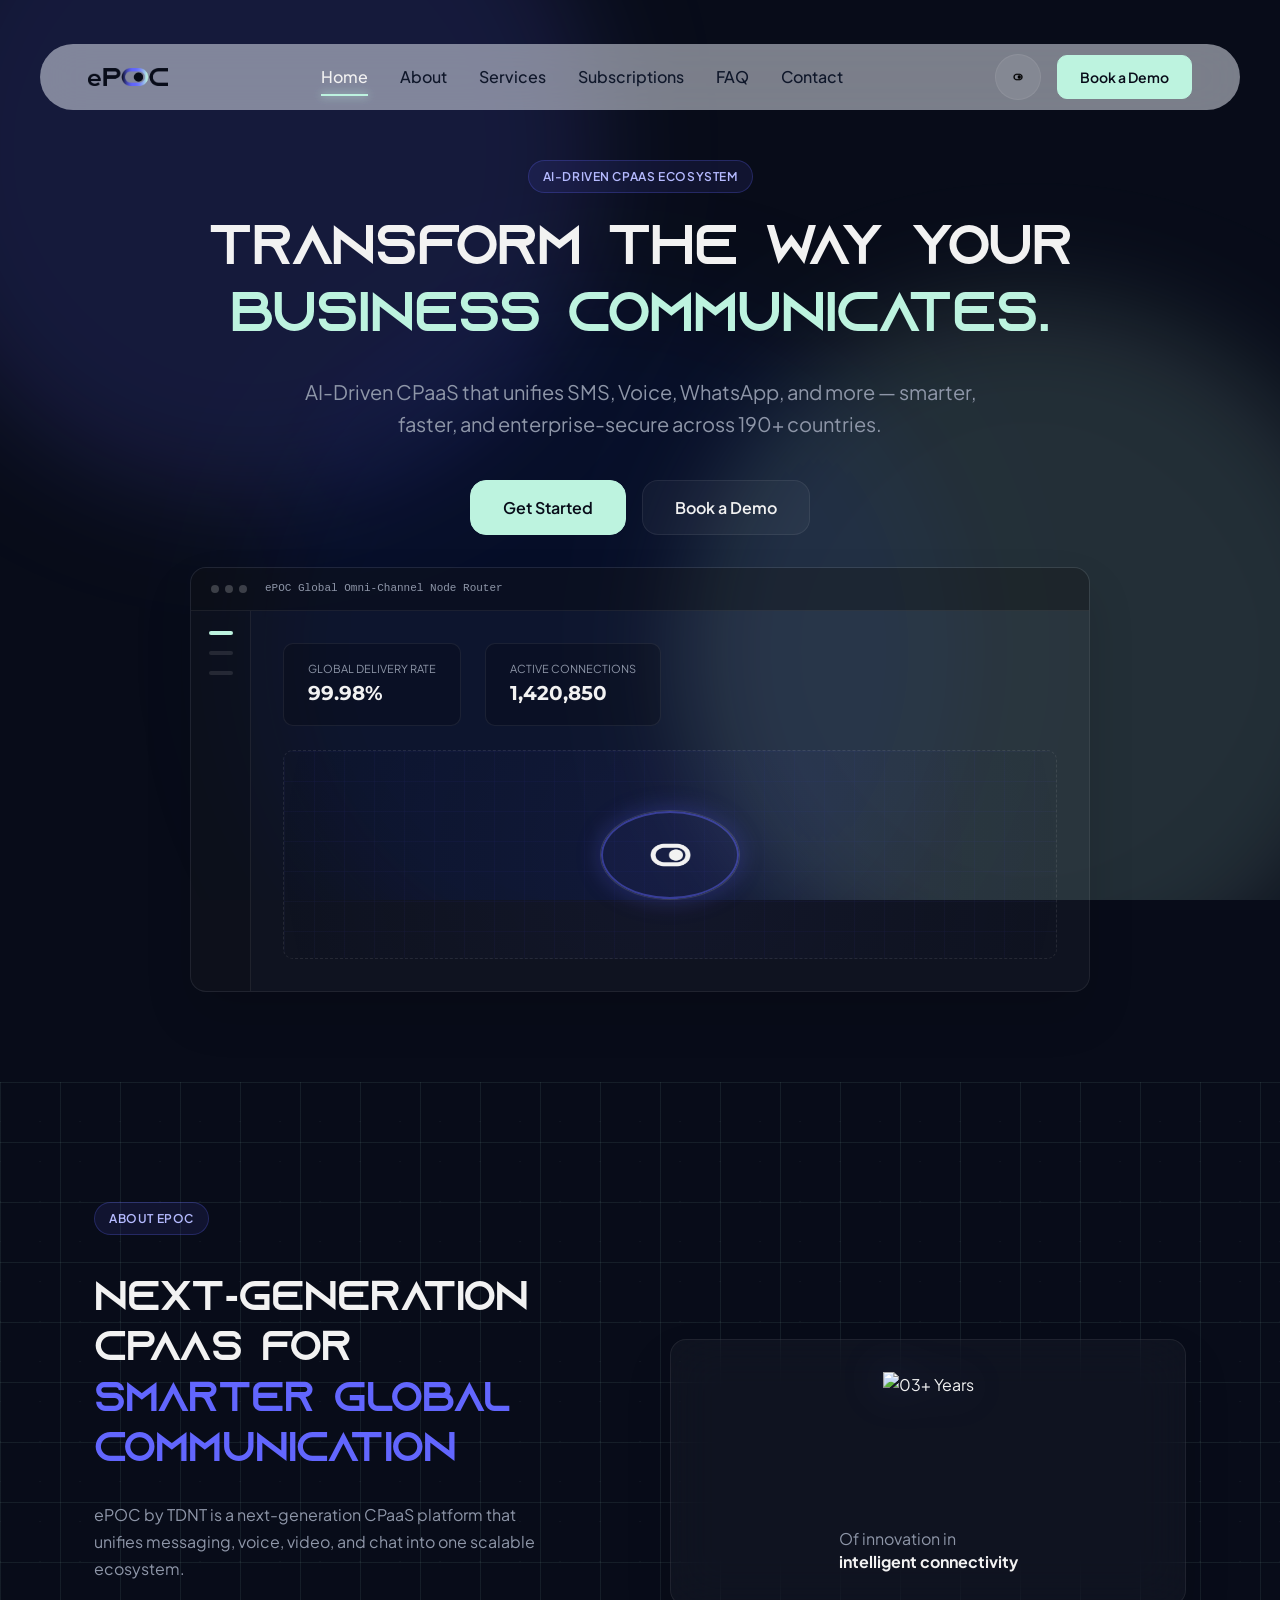
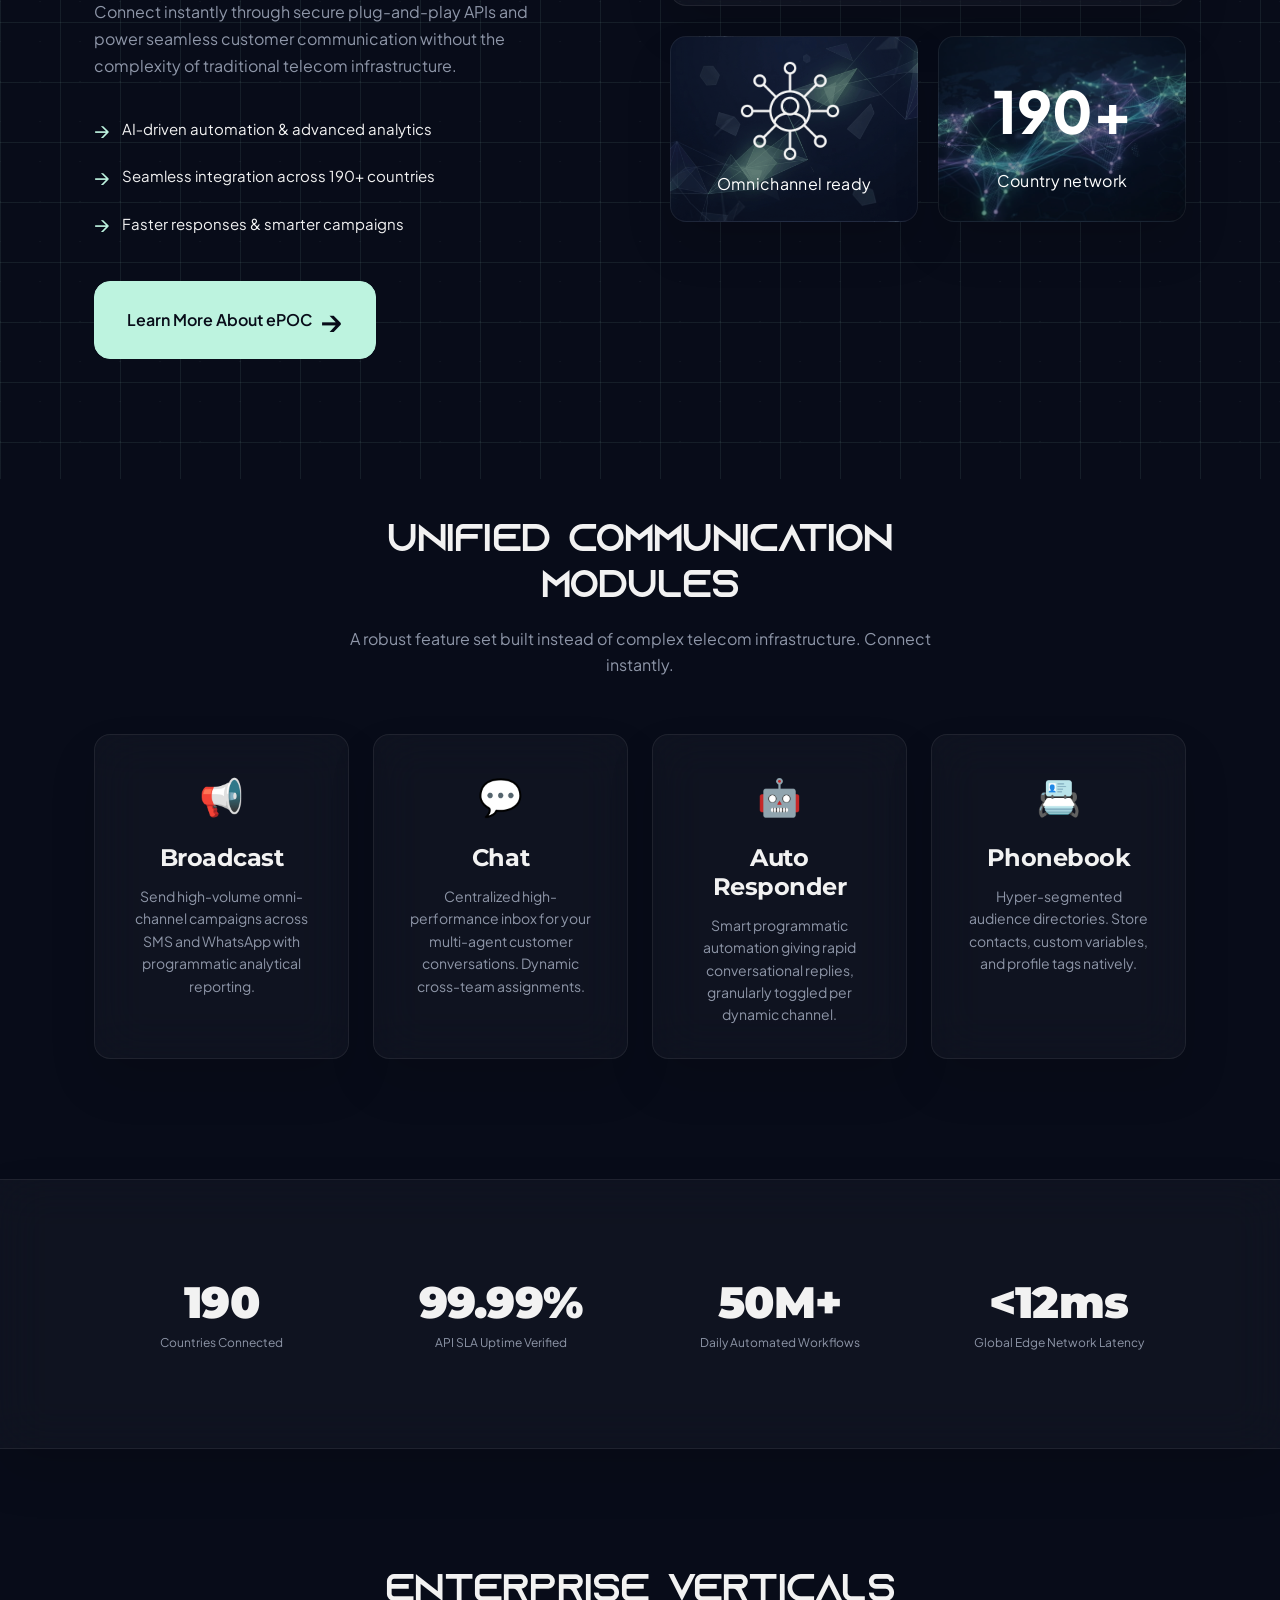
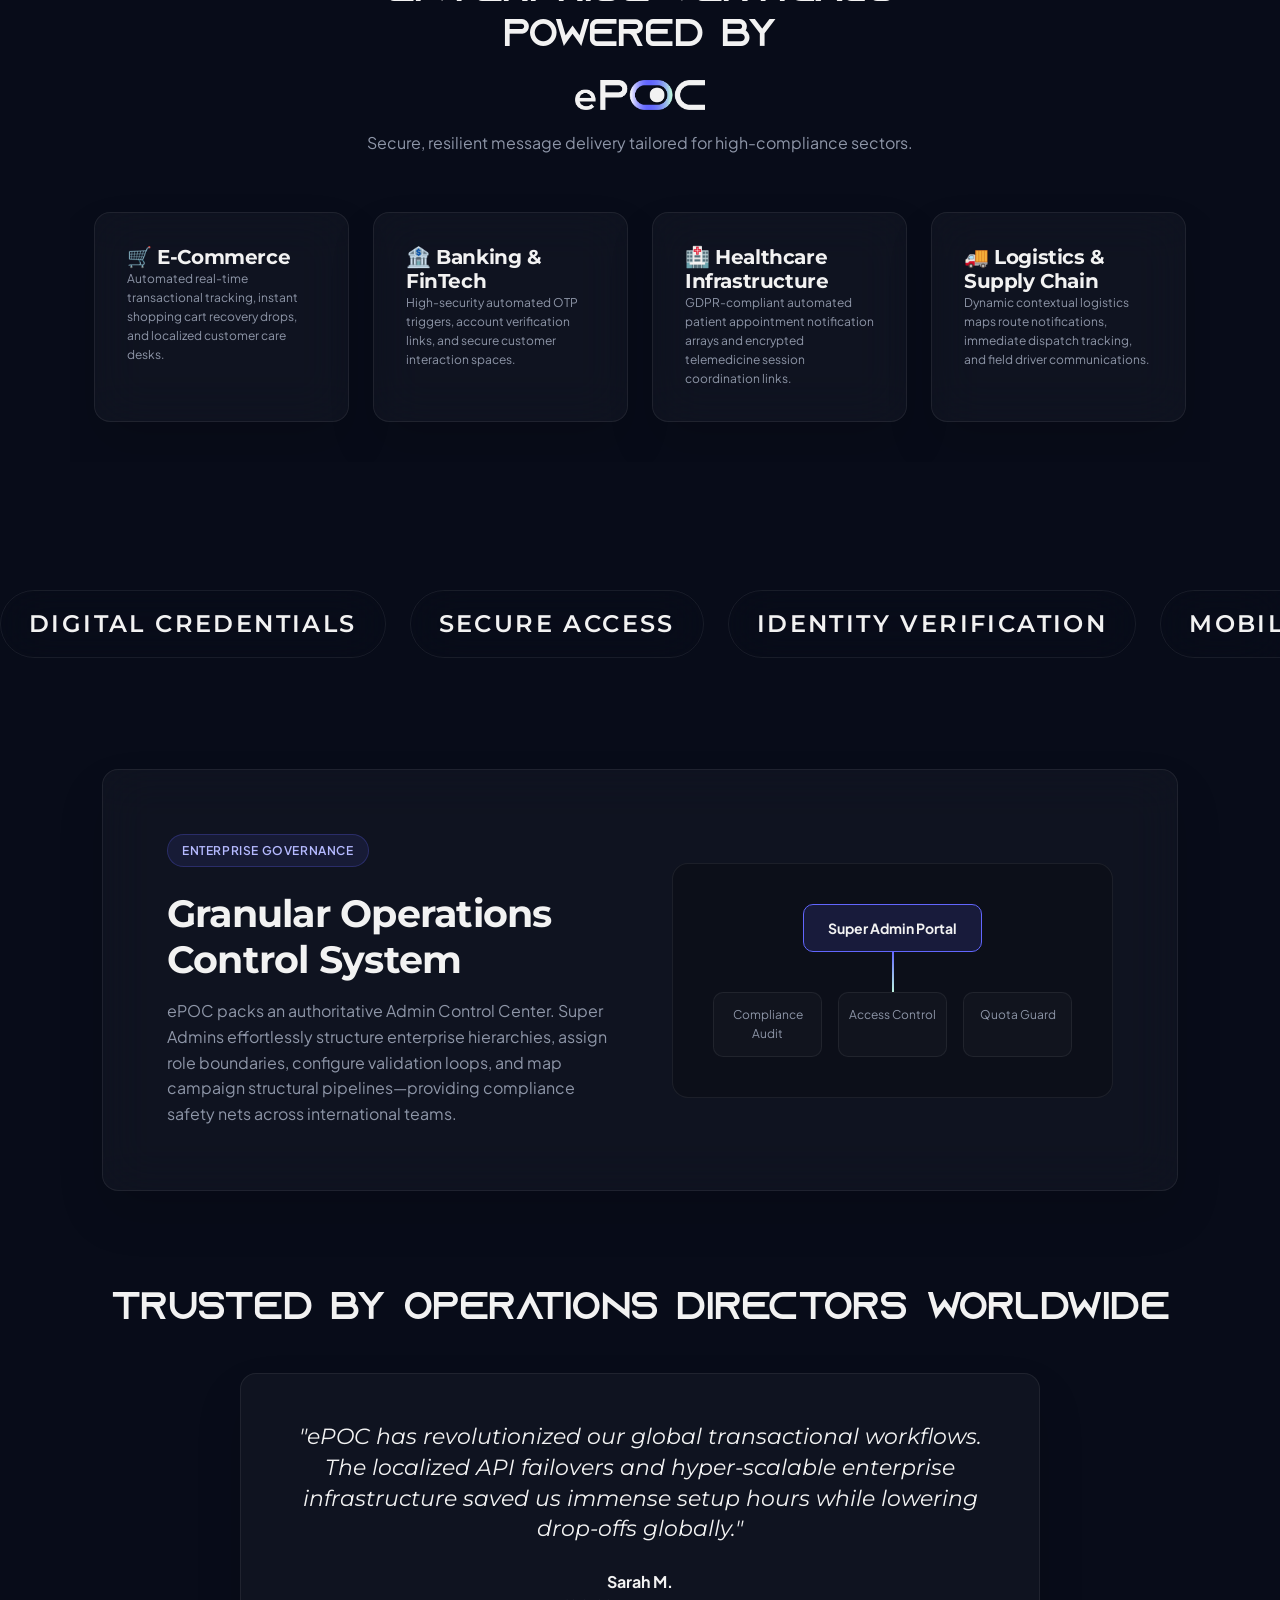
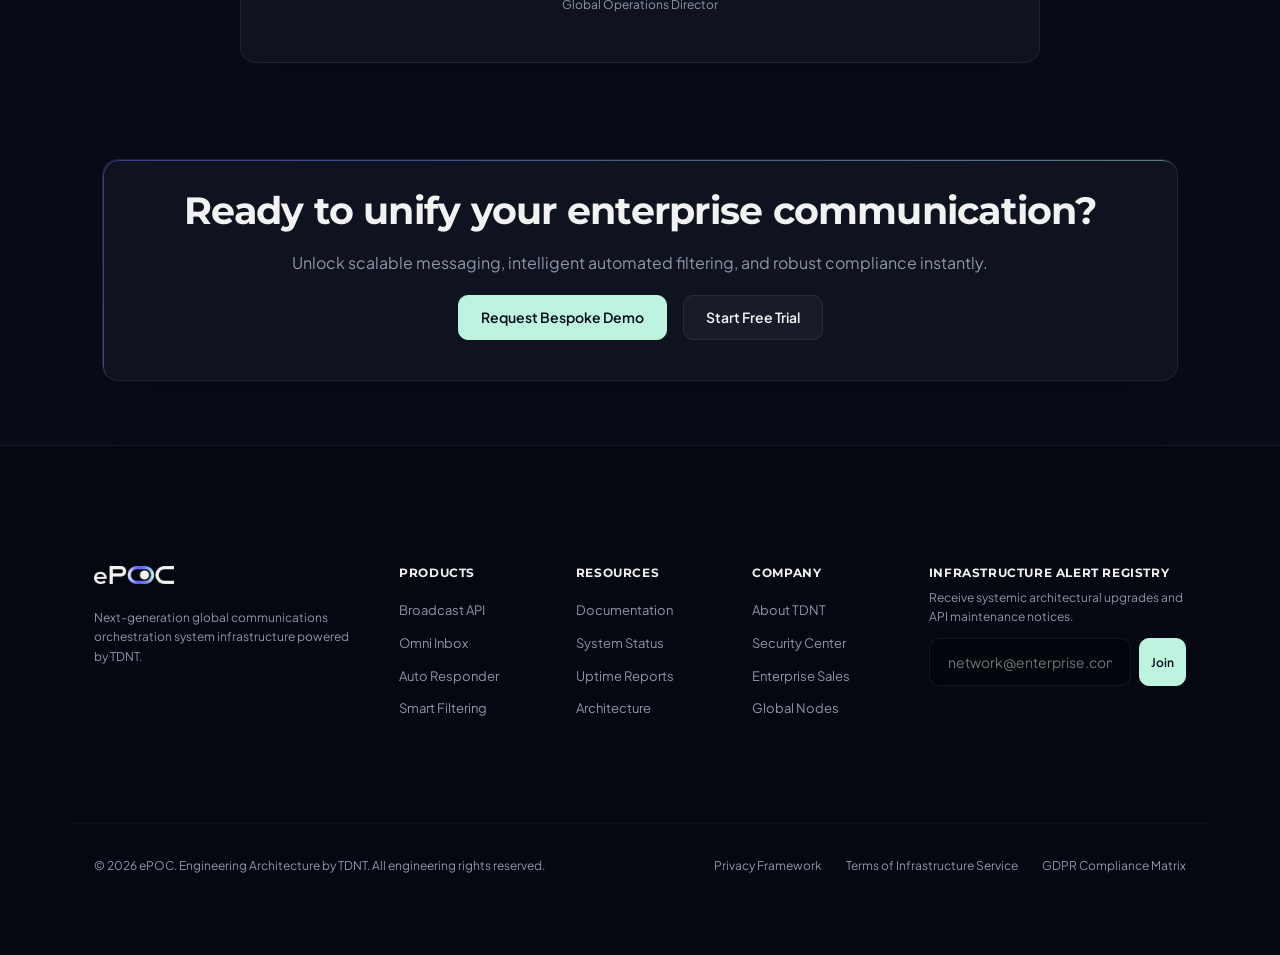
==== index.html @ d6f6b155 "first commit" ====
<!DOCTYPE html>
<html lang="en">

<head>
    <meta charset="UTF-8">
    <meta name="viewport" content="width=device-width, initial-scale=1.0">
    <title>ePOC - Enterprise Communications Built for the Future | CPaaS</title>
    <meta name="description"
        content="ePOC is TDNT’s next-generation AI-driven CPaaS unifying SMS, Voice, WhatsApp, and more over secure global enterprise infrastructure.">
    <link rel="preconnect" href="https://fonts.googleapis.com">
    <link rel="preconnect" href="https://fonts.gstatic.com" crossorigin>
    <link
        href="https://fonts.googleapis.com/css2?family=Montserrat:wght@400;500;700;900&family=Plus+Jakarta+Sans:wght@300;400;500;600;700&display=swap"
        rel="stylesheet">
    <link rel="stylesheet" href="css/style.css">
    <link rel="stylesheet" href="css/animations.css">
    <link rel="stylesheet" href="css/responsive.css">
</head>

<body>
    <div class="bg-blur-container">
        <div class="blob blob-indigo"></div>
        <div class="blob blob-mint"></div>
        <div class="blob blob-blue"></div>
    </div>

    <header class="navbar" id="main-nav">
        <div class="nav-container">
            <a href="index.html" class="logo-lockup">
                <img class="logo-image" src="images/Main Logo Color - Transparent (for light backgrounds).png"
                    alt="epoc" />
            </a>
            <nav class="nav-links">
                <a href="index.html" class="nav-item active">Home</a>
                <a href="about.html" class="nav-item">About</a>
                <a href="services.html" class="nav-item">Services</a>
                <a href="subscriptions.html" class="nav-item">Subscriptions</a>
                <a href="faq.html" class="nav-item">FAQ</a>
                <a href="contact.html" class="nav-item">Contact</a>
            </nav>
            <div class="nav-actions">
                <button class="theme-toggle" id="theme-toggle" type="button" aria-label="Toggle theme"
                    title="Toggle theme">
                    <span class="theme-toggle-icon"></span>
                </button>
                <!-- btn btn-secondary -->
                <a href="contact.html" class=" btn btn-primary ripple">Book a Demo</a>
                <!-- <a href="subscriptions.html" class="btn btn-primary ripple">Start Free</a> -->
            </div>
            <button class="mobile-toggle" aria-label="Toggle Menu">
                <span class="bar"></span>
                <span class="bar"></span>
                <span class="bar"></span>
            </button>
        </div>
    </header>

    <main>
        <section class="hero-section text-center">
            <div class="container animate-fade-up">
                <div class="badge-pill">AI-Driven CPaaS Ecosystem</div>
                <h1 class="font-azonix">Transform the way your<br><span class="gradient-text font-azonix">business
                        communicates.</span></h1>

                <p class="hero-sub text-muted">AI-Driven CPaaS that unifies SMS, Voice, WhatsApp, and more — smarter,
                    faster, and enterprise-secure across 190+ countries.</p>
                <div class="hero-ctas">
                    <a href="subscriptions.html" class="btn btn-primary ripple size-lg">Get Started</a>
                    <a href="contact.html" class="btn btn-secondary size-lg">Book a Demo</a>
                </div>

                <div class="hero-illustration glass-panel animate-fade-up delay-2">
                    <div class="window-chrome">
                        <span class="dot-win"></span><span class="dot-win"></span><span class="dot-win"></span>
                        <div class="window-title">ePOC Global Omni-Channel Node Router</div>
                    </div>
                    <div class="dashboard-preview">
                        <div class="sidebar-mock">
                            <div class="line-mock active"></div>
                            <div class="line-mock"></div>
                            <div class="line-mock"></div>
                        </div>
                        <div class="content-mock">
                            <div class="chart-header">
                                <div class="stat-bubble"><small>Global Delivery Rate</small><strong>99.98%</strong>
                                </div>
                                <div class="stat-bubble"><small>Active Connections</small><strong class="counter"
                                        data-target="1420850">0</strong></div>
                            </div>
                            <div class="mesh-grid-graphic">
                                <div class="pulse-node"></div>
                            </div>
                        </div>
                    </div>
                </div>
            </div>
        </section>
        <!-- About Section -->
        <section class="about-section">
            <div class="container about-grid">
                <!-- Left Column: Text Content -->
                <div class="about-content">
                    <span class="badge-pill">About ePOC</span>
                    <h2 class="about-heading font-azonix">
                        Next‑Generation CPaaS for <br><span class="text-gradient font-azonix">Smarter Global
                            Communication</span>
                    </h2>
                    <p class="about-text">
                        ePOC by TDNT is a next-generation CPaaS platform that unifies messaging, voice, video, and chat
                        into one scalable ecosystem.
                    </p>
                    <p class="about-text">
                        Connect instantly through secure plug-and-play APIs and power seamless customer communication
                        without the complexity of traditional telecom infrastructure.
                    </p>

                    <ul class="about-features">
                        <li>
                            <span class="material-symbols-outlined feature-icon"> →</span>
                            AI‑driven automation & advanced analytics
                        </li>
                        <li>
                            <span class="material-symbols-outlined feature-icon"> →</span>
                            Seamless integration across 190+ countries
                        </li>
                        <li>
                            <span class="material-symbols-outlined feature-icon"> →</span>
                            Faster responses & smarter campaigns
                        </li>
                    </ul>

                    <a href="/about.html" class="btn btn-primary size-lg about-cta">
                        Learn More About ePOC
                        <span class="material-symbols-outlined"> →</span>
                    </a>
                </div>

                <!-- Right Column: Visuals & Stats -->
                <div class="about-visuals">
                    <!-- Years Stat Block -->
                    <div class="years-stat glass-panel animate-fade-up">
                        <div class="years-stat-content">
                            <img src="https://epoc.one/assets/images/about/years.png" alt="03+ Years"
                                class="years-image">
                            <span class="years-label">
                                Of innovation in <br>
                                <strong>intelligent connectivity</strong>
                            </span>
                        </div>
                    </div>

                    <!-- Illustration Grid -->
                    <div class="about-illustrations">
                        <!-- Card 1: Glowing Smartphone -->
                        <div class="illustration-card glass-panel background-illustration-card-2">
                            <div alt="Omnichannel Network" class="omni-icon">
                            </div>
                            <p class="illustration-label">Omnichannel ready</p>
                        </div>

                        <!-- Card 2: 3D Network Graph -->
                        <div class="illustration-card glass-panel background-illustration-card">
                            <p class="country-count">190+</h2>
                            <p class="illustration-label">Country network</p>
                        </div>
                    </div>
                </div>
            </div>
        </section>
        <section class="features-section container">
            <div class="section-header text-center animate-fade-up">
                <h2 class="font-azonix">Unified Communication Modules</h2>
                <p class="text-muted">A robust feature set built instead of complex telecom infrastructure. Connect
                    instantly.</p>
            </div>
            <div class="grid grid-4 stagger-animate">
                <div class="card glass-panel text-center">
                    <div class="card-icon">📢</div>
                    <h3>Broadcast</h3>
                    <p class="text-sm text-muted">Send high-volume omni-channel campaigns across SMS and WhatsApp with
                        programmatic analytical reporting.</p>
                </div>
                <div class="card glass-panel text-center">
                    <div class="card-icon">💬</div>
                    <h3>Chat</h3>
                    <p class="text-sm text-muted">Centralized high-performance inbox for your multi-agent customer
                        conversations. Dynamic cross-team assignments.</p>
                </div>
                <div class="card glass-panel text-center">
                    <div class="card-icon">🤖</div>
                    <h3>Auto Responder</h3>
                    <p class="text-sm text-muted">Smart programmatic automation giving rapid conversational replies,
                        granularly toggled per dynamic channel.</p>
                </div>
                <div class="card glass-panel text-center">
                    <div class="card-icon">📇</div>
                    <h3>Phonebook</h3>
                    <p class="text-sm text-muted">Hyper-segmented audience directories. Store contacts, custom
                        variables, and profile tags natively.</p>
                </div>
            </div>
        </section>

        <section class="stats-section glass-panel">
            <div class="container grid grid-4 text-center stagger-animate">
                <div class="stat-item">
                    <h3 class="counter" data-target="190">0</h3>
                    <p class="text-xs text-muted">Countries Connected</p>
                </div>
                <div class="stat-item">
                    <h3><span class="counter" data-target="99">0</span>.99%</h3>
                    <p class="text-xs text-muted">API SLA Uptime Verified</p>
                </div>
                <div class="stat-item">
                    <h3><span class="counter" data-target="50">0</span>M+</h3>
                    <p class="text-xs text-muted">Daily Automated Workflows</p>
                </div>
                <div class="stat-item">
                    <h3>&lt;<span class="counter" data-target="12">0</span>ms</h3>
                    <p class="text-xs text-muted">Global Edge Network Latency</p>
                </div>
            </div>
        </section>

        <section class="industries-section container">
            <div class="section-header text-center animate-fade-up ">
                <h2 class="font-azonix">Enterprise Verticals Powered by </h2>
                <img src="images/Main Logo Color - Transparent (for light backgrounds).png" alt="ePOC Logo"
                    class="logo-image-x logo-light">

                <img src="images/Main Logo Color - Transparent (for dark backgrounds).png" alt="ePOC Logo"
                    class="logo-image-x logo-dark">
                <p class="text-muted">Secure, resilient message delivery tailored for high-compliance sectors.</p>
            </div>
            <div class="grid grid-4 stagger-animate">
                <div class="card industry-card glass-panel">
                    <h4>🛒 E-Commerce</h4>
                    <p class="text-xs text-muted">Automated real-time transactional tracking, instant shopping cart
                        recovery drops, and localized customer care desks.</p>
                </div>
                <div class="card industry-card glass-panel">
                    <h4>🏦 Banking & FinTech</h4>
                    <p class="text-xs text-muted">High-security automated OTP triggers, account verification links, and
                        secure customer interaction spaces.</p>
                </div>
                <div class="card industry-card glass-panel">
                    <h4>🏥 Healthcare Infrastructure</h4>
                    <p class="text-xs text-muted">GDPR-compliant automated patient appointment notification arrays and
                        encrypted telemedicine session coordination links.</p>
                </div>
                <div class="card industry-card glass-panel">
                    <h4>🚚 Logistics & Supply Chain</h4>
                    <p class="text-xs text-muted">Dynamic contextual logistics maps route notifications, immediate
                        dispatch tracking, and field driver communications.</p>
                </div>
            </div>
        </section>

        <section class="marquee-section">
            <div class="marquee-track">
                <div class="marquee-content">
                    <span class="marquee-item">Digital Credentials</span>
                    <span class="marquee-item">Secure Access</span>
                    <span class="marquee-item">Identity Verification</span>
                    <span class="marquee-item">Mobile Passes</span>
                    <span class="marquee-item">Zero Trust</span>
                    <span class="marquee-item">Decentralized ID</span>
                    <span class="marquee-item">Biometric Auth</span>
                    <span class="marquee-item">Tokenization</span>
                    <span class="marquee-item">NFC Integration</span>
                    <span class="marquee-item">Smart Wallets</span>
                </div>
                <!-- Duplicate for seamless loop -->
                <div class="marquee-content" aria-hidden="true">
                    <span class="marquee-item">Digital Credentials</span>
                    <span class="marquee-item">Secure Access</span>
                    <span class="marquee-item">Identity Verification</span>
                    <span class="marquee-item">Mobile Passes</span>
                    <span class="marquee-item">Zero Trust</span>
                    <span class="marquee-item">Decentralized ID</span>
                    <span class="marquee-item">Biometric Auth</span>
                    <span class="marquee-item">Tokenization</span>
                    <span class="marquee-item">NFC Integration</span>
                    <span class="marquee-item">Smart Wallets</span>
                </div>
            </div>
        </section>

        <section class="governance-section container">
            <div class="dual-panel glass-panel align-center">
                <div class="panel-text animate-fade-left">
                    <div class="badge-pill">Enterprise Governance</div>
                    <h2>Granular Operations Control System</h2>
                    <p class="text-muted">ePOC packs an authoritative Admin Control Center. Super Admins effortlessly
                        structure enterprise hierarchies, assign role boundaries, configure validation loops, and map
                        campaign structural pipelines—providing compliance safety nets across international teams.</p>
                </div>
                <div class="panel-visual animate-fade-right">
                    <div class="governance-graphic">
                        <div class="gov-node">Super Admin Portal</div>
                        <div class="gov-line"></div>
                        <div class="gov-sub-grid">
                            <div class="gov-sub-node">Compliance Audit</div>
                            <div class="gov-sub-node">Access Control</div>
                            <div class="gov-sub-node">Quota Guard</div>
                        </div>
                    </div>
                </div>
            </div>
        </section>

        <section class="testimonial-section container text-center animate-fade-up">
            <h2 class="font-azonix">Trusted by Operations Directors Worldwide</h2>
            <div class="testimonial-wrapper glass-panel">
                <p class="quote">"ePOC has revolutionized our global transactional workflows. The localized API
                    failovers and hyper-scalable enterprise infrastructure saved us immense setup hours while lowering
                    drop-offs globally."</p>
                <div class="testimonial-user">
                    <strong>Sarah M.</strong>
                    <span class="text-xs text-muted">Global Operations Director</span>
                </div>
            </div>
        </section>

        <section class="cta-banner container text-center animate-fade-up">
            <div class="glass-panel dynamic-glow-border">
                <h2 style="padding-top: 20px">Ready to unify your enterprise communication?</h2>
                <p class="text-muted" style="padding-bottom: 20px">Unlock scalable messaging, intelligent automated
                    filtering, and robust compliance instantly.</p>
                <div class="hero-ctas justify-center">
                    <a href="contact.html" class="btn btn-primary ripple">Request Bespoke Demo</a>
                    <a href="subscriptions.html" class="btn btn-secondary">Start Free Trial</a>
                </div>
            </div>
        </section>
    </main>

    <footer class="site-footer">
        <div class="container footer-grid">
            <div class="footer-brand">
                <img src="images/Main Logo Color - Transparent (for light backgrounds).png" alt="ePOC Logo"
                    class="logo-image logo-light">

                <img src="images/Main Logo Color - Transparent (for dark backgrounds).png" alt="ePOC Logo"
                    class="logo-image logo-dark">

                <p class="text-xs text-muted margin-top-md">Next-generation global communications orchestration system
                    infrastructure powered by TDNT.</p>
            </div>
            <div class="footer-links-col">
                <h5>Products</h5>
                <a href="services.html">Broadcast API</a>
                <a href="services.html">Omni Inbox</a>
                <a href="services.html">Auto Responder</a>
                <a href="services.html">Smart Filtering</a>
            </div>
            <div class="footer-links-col">
                <h5>Resources</h5>
                <a href="faq.html">Documentation</a>
                <a href="faq.html">System Status</a>
                <a href="faq.html">Uptime Reports</a>
                <a href="about.html">Architecture</a>
            </div>
            <div class="footer-links-col">
                <h5>Company</h5>
                <a href="about.html">About TDNT</a>
                <a href="about.html">Security Center</a>
                <a href="contact.html">Enterprise Sales</a>
                <a href="contact.html">Global Nodes</a>
            </div>
            <div class="footer-newsletter">
                <h5>Infrastructure Alert Registry</h5>
                <p class="text-xs text-muted">Receive systemic architectural upgrades and API maintenance notices.</p>
                <form class="newsletter-form"
                    onsubmit="event.preventDefault(); alert('Subscribed to infrastructure updates.');">
                    <input type="email" placeholder="network@enterprise.com" required class="form-control text-xs">
                    <button type="submit" class="btn btn-primary btn-sm">Join</button>
                </form>
            </div>
        </div>
        <div class="container footer-base">
            <p class="text-xs text-muted">&copy; 2026 ePOC. Engineering Architecture by TDNT. All engineering rights
                reserved.</p>
            <div class="base-policies">
                <a href="#">Privacy Framework</a>
                <a href="#">Terms of Infrastructure Service</a>
                <a href="#">GDPR Compliance Matrix</a>
            </div>
        </div>
    </footer>

    <script src="js/navigation.js"></script>
    <script src="js/animations.js"></script>
    <script src="js/main.js"></script>
</body>

</html>
---- css/style.css ----
/* Core Structural Configuration & Variables */
:root {
    /* Dark Mode (Default) */
    --bg-midnight: #080C19;
    --color-mint: #BDF3DF;
    --color-indigo: #6266FE;
    --color-core-blue: #00197D;
    --text-light: #F2F2F2;
    --text-muted: #8E96A8;
    --glass-bg: rgba(255, 255, 255, 0.03);
    --glass-border: rgba(255, 255, 255, 0.07);
    --glass-blur: blur(24px);
    --nav-surface: rgba(238, 242, 252, 0.5);
    --nav-link: #0F172A;
    --footer-bg: rgba(4, 6, 12, 0.6);
    --footer-muted: #8E96A8;
    --footer-heading: #F2F2F2;
    --footer-border: rgba(255, 255, 255, 0.04);
    --radius-lg: 16px;
    --radius-md: 10px;
    --font-primary: 'Plus Jakarta Sans', sans-serif;
    --font-display: 'Montserrat', sans-serif;
    --transition-smooth: all 0.4s cubic-bezier(0.16, 1, 0.3, 1);
    --transition-bounce: all 0.5s cubic-bezier(0.34, 1.56, 0.64, 1);
    --card-bg: rgba(255, 255, 255, 0.03);
    --card-border: rgba(255, 255, 255, 0.07);
    --input-bg: rgba(0, 0, 0, 0.2);
    --input-border: rgba(255, 255, 255, 0.07);
    --input-focus: rgba(98, 102, 254, 0.2);
    --table-header-bg: rgba(0, 0, 0, 0.1);
    --table-hover: rgba(255, 255, 255, 0.01);
    --accordion-bg: rgba(0, 0, 0, 0.1);
    --map-bg: rgba(0, 0, 0, 0.3);
    --dot-bg: rgba(255, 255, 255, 0.2);
    --sidebar-bg: rgba(0, 0, 0, 0.15);
    --line-bg: rgba(255, 255, 255, 0.1);
    --stat-bg: rgba(0, 0, 0, 0.2);
    --pricing-bg: rgba(255, 255, 255, 0.05);
    --tag-bg: var(--color-indigo);
    --tag-text: white;
    --badge-bg: rgba(98, 102, 254, 0.1);
    --badge-border: rgba(98, 102, 254, 0.25);
    --badge-text: #B5BAFF;
    --btn-secondary-bg: rgba(255, 255, 255, 0.04);
    --btn-secondary-border: rgba(255, 255, 255, 0.07);
    --btn-secondary-hover: rgba(255, 255, 255, 0.08);
    --btn-secondary-border-hover: rgba(255, 255, 255, 0.2);
    --gradient-start: #BDF3DF;
    --gradient-end: #BDF3DF;
    --mesh-line: rgba(72, 73, 218, 0.05);
    --blob-opacity: 0.15;
    --blob-mix-blend: screen;

    --marquee-bg: #ffffff;
    --marquee-text: #1a1a1a;
    --marquee-border: #e2e8f0;
    --marquee-item-bg: #f8fafc;
}

/* Light Mode Override */
body.theme-light {
    --bg-midnight: #F5F7FF;
    --color-mint: #22C48B;
    --color-indigo: #4F46E5;
    --color-core-blue: #DCE8FF;
    --text-light: #0F172A;
    --text-muted: #5B6475;
    --glass-bg: rgba(255, 255, 255, 0.8);
    --glass-border: rgba(15, 23, 42, 0.08);
    --glass-blur: blur(24px);
    --nav-surface: rgba(255, 255, 255, 0.5);
    --nav-link: #0F172A;
    --footer-bg: rgba(255, 255, 255, 0.95);
    --footer-muted: #5B6475;
    --footer-heading: #0F172A;
    --footer-border: rgba(15, 23, 42, 0.08);
    --card-bg: rgba(255, 255, 255, 0.8);
    --card-border: rgba(15, 23, 42, 0.08);
    --input-bg: rgba(255, 255, 255, 0.8);
    --input-border: rgba(15, 23, 42, 0.08);
    --input-focus: rgba(79, 70, 229, 0.15);
    --table-header-bg: rgba(15, 23, 42, 0.05);
    --table-hover: rgba(15, 23, 42, 0.02);
    --accordion-bg: rgba(15, 23, 42, 0.03);
    --map-bg: rgba(15, 23, 42, 0.05);
    --dot-bg: rgba(15, 23, 42, 0.15);
    --sidebar-bg: rgba(15, 23, 42, 0.05);
    --line-bg: rgba(15, 23, 42, 0.08);
    --stat-bg: rgba(255, 255, 255, 0.8);
    --pricing-bg: rgba(255, 255, 255, 0.9);
    --tag-bg: var(--color-indigo);
    --tag-text: white;
    --badge-bg: rgba(79, 70, 229, 0.08);
    --badge-border: rgba(79, 70, 229, 0.2);
    --badge-text: #4F46E5;
    --btn-secondary-bg: rgba(255, 255, 255, 0.8);
    --btn-secondary-border: rgba(15, 23, 42, 0.15);
    --btn-secondary-hover: rgba(255, 255, 255, 0.95);
    --btn-secondary-border-hover: rgba(15, 23, 42, 0.3);
    --gradient-start: #22C48B;
    --gradient-end: #22C48B;
    --mesh-line: rgba(79, 70, 229, 0.08);
    --blob-opacity: 0.55;
    --blob-mix-blend: multiply;
}

/* Apply Light Mode Text Colors */
body.theme-light .text-muted,
body.theme-light p,
body.theme-light .footer-links-col a,
body.theme-light .footer-newsletter p,
body.theme-light .base-policies a,
body.theme-light .window-title,
body.theme-light .stat-bubble small,
body.theme-light .gov-sub-node,
body.theme-light .accordion-content p,
body.theme-light .form-control::placeholder {
    color: var(--text-muted);
}

body.theme-light h1,
body.theme-light h2,
body.theme-light h3,
body.theme-light h4,
body.theme-light h5,
body.theme-light h6,
body.theme-light .stat-item h3,
body.theme-light .price-display,
body.theme-light .stat-bubble strong,
body.theme-light .nav-item.active,
body.theme-light .nav-item:hover {
    color: var(--text-light);
}

body.theme-light .btn-secondary {
    background: var(--btn-secondary-bg);
    color: var(--text-light);
    border-color: var(--btn-secondary-border);
}

body.theme-light .btn-secondary:hover {
    background: var(--btn-secondary-hover);
    border-color: var(--btn-secondary-border-hover);
}

body.theme-light .badge-pill {
    z-index: 10;
    position: relative;
    background: var(--badge-bg);
    border-color: var(--badge-border);
    color: var(--badge-text);
}

body.theme-light .glass-panel {
    background: var(--glass-bg);
    border-color: var(--glass-border);
    transition: all 0.4s ease;
}

body.theme-light .card {
    background: var(--card-bg);
    border-color: var(--card-border);
}

body.theme-light .card:hover {
    border-color: rgba(15, 23, 42, 0.2);
}

body.theme-light .form-control {
    background: var(--input-bg);
    border-color: var(--input-border);
    color: var(--text-light);
}

body.theme-light .form-control:focus {
    border-color: var(--color-indigo);
    box-shadow: 0 0 12px var(--input-focus);
    background: var(--input-bg);
}

body.theme-light .data-table th {
    background: var(--table-header-bg);
    color: var(--text-light);
}

body.theme-light .data-table tr:hover td {
    background: var(--table-hover);
}

body.theme-light .accordion-content {
    background: var(--accordion-bg);
}

body.theme-light .accordion-trigger {
    color: var(--text-light);
}

body.theme-light .interactive-map-placeholder {
    background: var(--map-bg);
}

body.theme-light .window-chrome {
    background: rgba(15, 23, 42, 0.05);
}

body.theme-light .dot-win {
    background: rgba(15, 23, 42, 0.2);
}

body.theme-light .sidebar-mock {
    background: var(--sidebar-bg);
}

body.theme-light .line-mock {
    background: var(--line-bg);
}

body.theme-light .stat-bubble {
    background: var(--stat-bg);
    border-color: var(--glass-border);
}

body.theme-light .stat-bubble strong {
    color: var(--text-light);
}

body.theme-light .featured-tier {
    background: var(--pricing-bg);
}

body.theme-light .special-tag {
    background: var(--tag-bg);
    color: var(--tag-text);
}

body.theme-light .accordion-item {
    border-color: var(--glass-border);
}

body.theme-light .chevron {
    border-color: var(--text-muted);
}

body.theme-light .accordion-item.open .chevron {
    border-color: var(--color-mint);
}

body.theme-light .theme-toggle {
    background: rgba(15, 23, 42, 0.05);
    border-color: var(--glass-border);
    color: var(--text-light);
}

body.theme-light .theme-toggle:hover {
    background: rgba(15, 23, 42, 0.1);
}

body.theme-light .gradient-text {
    background: linear-gradient(90deg, var(--gradient-start), var(--gradient-end));
    -webkit-background-clip: text;
    -webkit-text-fill-color: transparent;
}

body.theme-light .text-gradient {
    background: linear-gradient(135deg, var(--color-indigo), var(--color-indigo));
    -webkit-background-clip: text;
    -webkit-text-fill-color: transparent;
}

body.theme-light .pulse-node {
    background-color: rgba(79, 70, 229, 0.03);
    box-shadow: 0 0 24px rgba(79, 70, 229, 0.2);
    border-color: rgba(15, 23, 42, 0.15);
}

body.theme-light .pulse-node::after {
    border-color: rgba(79, 70, 229, 0.4);
}

body.theme-light .hero-blob {
    opacity: 0.55;
}

body.theme-light .mesh-grid-graphic::before {
    background-image:
        linear-gradient(rgba(79, 70, 229, 0.08) 1px, transparent 1px),
        linear-gradient(90deg, rgba(79, 70, 229, 0.08) 1px, transparent 1px);
}

body.theme-light .blob {
    opacity: 0.3;
    mix-blend-mode: multiply;
}

body.theme-light .map-grid-overlay {
    background-image: radial-gradient(rgba(15, 23, 42, 0.06) 1px, transparent 1px);
}

body.theme-light .map-label {
    color: rgba(15, 23, 42, 0.15);
}

body.theme-light .icon-frame {
    background: rgba(15, 23, 42, 0.03);
    border-color: var(--glass-border);
}

body.theme-light .action-row {
    border-color: var(--glass-border);
}

body.theme-light .divider {
    background: var(--glass-border);
}

body.theme-light .governance-graphic {
    background: rgba(15, 23, 42, 0.03);
    border-color: var(--glass-border);
}

body.theme-light .gov-node {
    background: rgba(79, 70, 229, 0.08);
    border-color: var(--color-indigo);
    color: var(--text-light);
}

body.theme-light .gov-sub-node {
    background: rgba(255, 255, 255, 0.5);
    border-color: var(--glass-border);
}

body.theme-light .time-marker {
    background: var(--color-core-blue);
    border-color: var(--color-indigo);
    color: var(--badge-text);
}

body.theme-light .time-content {
    background: rgba(255, 255, 255, 0.5);
    border-color: var(--glass-border);
}

body.theme-light .testimonial-wrapper {
    background: var(--glass-bg);
    border-color: var(--glass-border);
}

body.theme-light .quote {
    color: var(--text-light);
}

body.theme-light .site-footer {
    background: var(--footer-bg);
    border-color: var(--glass-border);
}

body.theme-light .footer-links-col a {
    color: var(--footer-muted);
}

body.theme-light .footer-links-col a:hover {
    color: var(--color-mint);
}

body.theme-light .footer-base {
    border-color: var(--footer-border);
}

body.theme-light .base-policies a {
    color: var(--footer-muted);
}

body.theme-light .base-policies a:hover {
    color: var(--text-light);
}

* {
    box-sizing: border-box;
    margin: 0;
    padding: 0;
}

body {
    background-color: var(--bg-midnight);
    color: var(--text-light);
    font-family: var(--font-primary);
    overflow-x: hidden;
    line-height: 1.6;
    -webkit-font-smoothing: antialiased;
    transition: background-color 0.3s ease, color 0.3s ease;
}

@font-face {
    font-family: 'Azonix';
    src: url('../src/assets/Azonix.otf') format('opentype');
    font-weight: 400;
    font-style: normal;
    font-display: swap;
}

@font-face {
    font-family: 'Azonix';
    src: url('../src/assets/Azonix.otf') format('opentype');
    font-weight: 700;
    font-style: normal;
    font-display: swap;
}

.font-azonix {
    font-family: 'Azonix', sans-serif;
}

/* Layout Utilities */
.container {
    width: 100%;
    max-width: 1200px;
    margin: 0 auto;
    padding: 2.5em 24px;
}

.max-width-md {
    max-width: 800px;
    margin-left: auto;
    margin-right: auto;
}

.grid {
    display: grid;
    gap: 24px;
}

.grid-2 {
    grid-template-columns: repeat(2, 1fr);
}

.grid-3 {
    grid-template-columns: repeat(3, 1fr);
}

.grid-4 {
    grid-template-columns: repeat(4, 1fr);
}

.text-center {
    text-align: center;
}

.align-center {
    align-items: center;
}

.justify-center {
    justify-content: center;
}

/* Spacing System */
.margin-top-xs {
    margin-top: 8px;
}

.margin-top-sm {
    margin-top: 16px;
}

.margin-top-md {
    margin-top: 24px;
}

.margin-top-lg {
    margin-top: 48px;
}

.margin-top-xl {
    margin-top: 80px;
}

.margin-bottom-sm {
    margin-bottom: 16px;
}

.margin-bottom-lg {
    margin-bottom: 48px;
}

.margin-bottom-xl {
    margin-bottom: 80px;
}

.padding-xl {
    padding: 40px;
}

.padding-top-xl {
    padding-top: 120px;
}

/* Typography Aesthetics */
h1,
h2,
h3,
h4,
h5,
h6 {
    font-family: var(--font-display);
    font-weight: 700;
    letter-spacing: -0.02em;
    color: var(--text-light);
    line-height: 1.2;
    transition: color 0.3s ease;
}

h1 {
    font-size: 56px;
    font-weight: 900;
    margin-bottom: 24px;
}

h2 {
    font-size: 38px;
    margin-bottom: 16px;
}

h3 {
    font-size: 24px;
    margin-bottom: 12px;
}

h4 {
    font-size: 20px;
}

p {
    font-size: 16px;
    color: var(--text-muted);
    transition: color 0.3s ease;
}

.hero-sub {
    font-size: 20px;
    max-width: 720px;
    margin: 0 auto 40px;
}

.text-sm {
    font-size: 14px;
}

.text-xs {
    font-size: 12px;
}

.text-muted {
    color: var(--text-muted);
}

.text-gradient {
    background: linear-gradient(135deg, var(--color-indigo), var(--color-indigo));
    -webkit-background-clip: text;
    -webkit-text-fill-color: transparent;
    transition: background 0.3s ease;
}

.gradient-text {
    background: linear-gradient(90deg, var(--gradient-start), var(--gradient-end));
    -webkit-background-clip: text;
    -webkit-text-fill-color: transparent;
    transition: background 0.3s ease;
}

.uppercase {
    text-transform: uppercase;
}

.tracking-wide {
    letter-spacing: 0.1em;
}

.font-weight-bold {
    font-weight: 700;
}

/* Absolute Ambient Organic Background Blobs */
.bg-blur-container {
    position: fixed;
    top: 0;
    left: 0;
    width: 100vw;
    height: 100vh;
    z-index: -1;
    overflow: hidden;
    pointer-events: none;
}

.blob {
    position: absolute;
    width: 700px;
    height: 700px;
    border-radius: 50%;
    filter: blur(50px);
    opacity: var(--blob-opacity);
    mix-blend-mode: var(--blob-mix-blend);
    transition: opacity 0.5s ease, mix-blend-mode 0.5s ease;
}

.blob-indigo {
    background: var(--color-indigo);
    top: -200px;
    left: -100px;
    animation: smoothBlobOne 15s infinite alternate ease-in-out;
}

.blob-mint {
    background: var(--color-mint);
    bottom: -100px;
    right: -100px;
    animation: smoothBlobTwo 20s infinite alternate ease-in-out;
}

.blob-blue {
    background: var(--color-core-blue);
    bottom: -100px;
    left: 20%;
    animation: smoothBlobOne 25s infinite alternate-reverse ease-in-out;
}

@keyframes smoothBlobOne {
    0% {
        transform: translate(0, 0) scale(1);
    }

    100% {
        transform: translate(80px, -60px) scale(1.2);
    }
}

@keyframes smoothBlobTwo {
    0% {
        transform: translate(0, 0) scale(1);
    }

    100% {
        transform: translate(-80px, 60px) scale(1.1);
    }
}

/* Sticky Premium Navigation Header Bar */
.navbar {
    position: fixed;
    top: 20px;
    left: 0;
    width: 100%;
    z-index: 1000;
    border-bottom: 1px solid transparent;
    transition: var(--transition-smooth);
    padding: 24px 0;
}

.navbar.scrolled {
    padding: 10px 0;
    margin: 0 auto;
}

.nav-container {
    background: var(--nav-surface);
    backdrop-filter: var(--glass-blur);
    border-radius: 50px;
    display: flex;
    align-items: center;
    justify-content: space-between;
    max-width: 1200px;
    margin: 0 auto;
    padding: 10px 48px;
    transition: background 0.3s ease;
}

.logo-lockup {
    display: flex;
    align-items: center;
    text-decoration: none;
}

.logo-image {
    width: 80px;
    height: auto;
}

.logo-image-x {
    margin: 20px auto;
    width: 130px;
    height: auto;
}

.brand-logo {
    height: 32px;
    transition: var(--transition-smooth);
}

.nav-links {
    display: flex;
    gap: 32px;
}

.nav-item {
    font-size: 16px;
    font-weight: 500;
    color: var(--nav-link);
    text-decoration: none;
    transition: var(--transition-smooth);
    position: relative;
}

.nav-item:hover,
.nav-item.active {
    color: var(--text-light);
}

.nav-item.active::after {
    content: '';
    position: absolute;
    bottom: -6px;
    left: 0;
    width: 100%;
    height: 2px;
    background: var(--color-mint);
    box-shadow: 0 0 8px var(--color-mint);
}

.nav-actions {
    display: flex;
    gap: 16px;
    align-items: center;
}

.theme-toggle {
    width: 46px;
    height: 46px;
    border-radius: 50%;
    border: 1px solid var(--glass-border);
    background: rgba(255, 255, 255, 0.08);
    color: var(--text-light);
    display: inline-flex;
    align-items: center;
    justify-content: center;
    cursor: pointer;
    transition: var(--transition-smooth);
    padding: 0;
}

.theme-toggle:hover {
    transform: translateY(-2px);
    background: rgba(255, 255, 255, 0.16);
}

.theme-toggle-icon {
    display: inline-block;
    width: 22px;
    height: 22px;
    background-repeat: no-repeat;
    background-position: center;
    background-size: contain;
}

.theme-toggle-icon::before {
    content: '';
    display: block;
    width: 100%;
    height: 100%;
}

/* Interactive Enterprise Buttons */
.btn {
    display: inline-flex;
    align-items: center;
    justify-content: center;
    font-family: var(--font-primary);
    font-size: 14px;
    font-weight: 600;
    padding: 10px 22px;
    border-radius: var(--radius-md);
    text-decoration: none;
    cursor: pointer;
    transition: var(--transition-smooth);
    position: relative;
    overflow: hidden;
}

.btn-primary {
    background: var(--color-mint);
    color: var(--bg-midnight);
    border: 1px solid var(--color-mint);
}

.btn-primary:hover {
    transform: translateY(-2px);
    box-shadow: 0 8px 24px rgba(189, 243, 223, 0.25);
}

.btn-secondary {
    background: var(--btn-secondary-bg);
    color: var(--text-light);
    border: 1px solid var(--btn-secondary-border);
}

.btn-secondary:hover {
    background: var(--btn-secondary-hover);
    border-color: var(--btn-secondary-border-hover);
    transform: translateY(-2px);
}

.btn-text {
    color: var(--color-mint);
    padding: 0;
    border-radius: 0;
    background: transparent;
    border: none;
}

.btn-text:hover {
    color: var(--text-light);
}

.size-lg {
    padding: 14px 32px;
    font-size: 16px;
    border-radius: var(--radius-lg);
}

.size-full {
    width: 100%;
}

.btn-sm {
    padding: 6px 14px;
    font-size: 12px;
}

.badge-pill {
    display: inline-block;
    padding: 6px 14px;
    background: var(--badge-bg);
    border: 1px solid var(--badge-border);
    color: var(--badge-text);
    border-radius: 100px;
    font-size: 12px;
    font-weight: 600;
    letter-spacing: 0.05em;
    margin-bottom: 24px;
    width: fit-content;
    text-transform: uppercase;
    transition: all 0.3s ease;
}

/* ============================================
   PREMIUM GLASSMORPHIC CARDS - FIXED & ENHANCED
   ============================================ */
.glass-panel {
    background: var(--glass-bg);
    backdrop-filter: var(--glass-blur);
    -webkit-backdrop-filter: var(--glass-blur);
    border: 1px solid var(--glass-border);
    border-radius: var(--radius-lg);
    box-shadow: 0 24px 48px rgba(0, 0, 0, 0.12);
    transition: var(--transition-bounce);
    position: relative;
    overflow: hidden;
}

/* Glass-panel hover with subtle lift and glow */
.glass-panel:hover {
    transform: translateY(-8px) scale(1.01);
    border-color: rgba(98, 102, 254, 0.4);
    box-shadow: 0 32px 80px rgba(0, 0, 0, 0.5),
        0 0 0 1px rgba(98, 102, 254, 0.15),
        inset 0 1px 0 rgba(255, 255, 255, 0.1);
}

/* Light mode glass-panel hover */
body.theme-light .glass-panel:hover {
    border-color: rgba(79, 70, 229, 0.3);
    box-shadow: 0 32px 80px rgba(0, 0, 0, 0.08),
        0 0 0 1px rgba(79, 70, 229, 0.1);
}

/* Glass-panel shimmer effect on hover */
.glass-panel::before {
    content: '';
    position: absolute;
    top: 0;
    left: -100%;
    width: 100%;
    height: 100%;
    background: linear-gradient(90deg,
            transparent,
            rgba(255, 255, 255, 0.03),
            transparent);
    transition: left 0.8s ease;
    pointer-events: none;
}

.glass-panel:hover::before {
    left: 100%;
}

/* Glass-panel glow ring */
.glass-panel::after {
    content: '';
    position: absolute;
    inset: -1px;
    border-radius: var(--radius-lg);
    padding: 1px;
    background: linear-gradient(135deg, var(--color-indigo), var(--color-mint));
    -webkit-mask: linear-gradient(#fff 0 0) content-box, linear-gradient(#fff 0 0);
    -webkit-mask-composite: xor;
    mask-composite: exclude;
    pointer-events: none;
    opacity: 0;
    transition: opacity 0.5s ease;
}

.glass-panel:hover::after {
    opacity: 0.6;
}

/* Card - Base */
.card {
    padding: 32px;
    transition: var(--transition-bounce);
    background: var(--card-bg);
    border: 1px solid var(--card-border);
    border-radius: var(--radius-lg);
    position: relative;
    overflow: hidden;
}

/* Card hover with interactive lift and glow */
.card:hover {
    transform: translateY(-8px) scale(1.01);
    border-color: rgba(98, 102, 254, 0.3);
    box-shadow: 0 32px 80px rgba(0, 0, 0, 0.4),
        0 0 0 1px rgba(98, 102, 254, 0.08),
        inset 0 1px 0 rgba(255, 255, 255, 0.05);
}

/* Light mode card hover */
body.theme-light .card:hover {
    border-color: rgba(79, 70, 229, 0.2);
    box-shadow: 0 32px 80px rgba(0, 0, 0, 0.06),
        0 0 0 1px rgba(79, 70, 229, 0.05);
}

/* Card shimmer */
.card::before {
    content: '';
    position: absolute;
    top: -50%;
    left: -50%;
    width: 200%;
    height: 200%;
    background: radial-gradient(circle at center, rgba(98, 102, 254, 0.03), transparent 70%);
    opacity: 0;
    transition: opacity 0.6s ease;
    pointer-events: none;
}

.card:hover::before {
    opacity: 1;
}

/* Dynamic glow border */
.dynamic-glow-border {
    padding: 0.5em;
    position: relative;
}

.dynamic-glow-border::before {
    content: '';
    position: absolute;
    top: 0;
    left: 0;
    right: 0;
    bottom: 0;
    border-radius: var(--radius-lg);
    padding: 1px;
    background: linear-gradient(135deg, var(--color-indigo), var(--color-mint));
    -webkit-mask: linear-gradient(#fff 0 0) content-box, linear-gradient(#fff 0 0);
    -webkit-mask-composite: xor;
    mask-composite: exclude;
    pointer-events: none;
    opacity: 0.5;
    transition: opacity 0.4s ease;
}

.dynamic-glow-border:hover::before {
    opacity: 1;
}

/* Page Specific Section Mechanics */
.hero-section {
    padding: 120px 0 50px;
    position: relative;
    overflow: hidden;
}

.hero-section .container {
    position: relative;
    z-index: 2;
}

.hero-ambient {
    position: absolute;
    inset: 0;
    overflow: hidden;
    pointer-events: none;
    z-index: 0;
}

.hero-blob {
    position: absolute;
    border-radius: 50%;
    filter: blur(80px);
    opacity: var(--blob-opacity);
    mix-blend-mode: var(--blob-mix-blend);
    animation: heroBlobFloat 18s ease-in-out infinite;
    will-change: transform, opacity;
    transition: opacity 0.3s ease, mix-blend-mode 0.3s ease;
}

.hero-blob-1 {
    width: 500px;
    height: 500px;
    top: -10%;
    left: -5%;
    background: #BCF3DF;
}

.hero-blob-2 {
    width: 400px;
    height: 400px;
    top: 15%;
    right: -5%;
    background: #00187C;
    animation-delay: 2s;
    opacity: 0.45;
}

.hero-blob-3 {
    width: 450px;
    height: 450px;
    bottom: -10%;
    left: 15%;
    background: #B5B9FF;
    animation-delay: 4s;
}

.hero-blob-4 {
    width: 350px;
    height: 350px;
    bottom: 15%;
    right: 15%;
    background: #6166FD;
    animation-delay: 6s;
    opacity: 0.55;
}

.hero-ctas {
    display: flex;
    gap: 16px;
    justify-content: center;
    margin-bottom: 32px;
}

@keyframes heroBlobFloat {

    0%,
    100% {
        transform: translate3d(0, 0, 0) scale(1);
    }

    25% {
        transform: translate3d(28px, -42px, 0) scale(1.06);
    }

    50% {
        transform: translate3d(-24px, 24px, 0) scale(0.94);
    }

    75% {
        transform: translate3d(38px, 20px, 0) scale(1.08);
    }
}

/* Microframe Mockup System Visuals */
.hero-illustration {
    max-width: 900px;
    margin: 0 auto;
    overflow: hidden;
}

.background-illustration-card {
    background:
        linear-gradient(rgba(0, 0, 0, 0.4), rgba(0, 0, 0, 0.4)),
        url('../images/3D_mesh_network.jpg') center center !important;
    background-size: cover !important;
}

.background-illustration-card-2 {
    background:
        linear-gradient(rgba(0, 0, 0, 0.4), rgba(0, 0, 0, 0.4)),
        url('../images/textured-card.png') center center !important;
    background-size: cover !important;
}

.omni-icon {
    background: url('../images/omni-channel.png') center center no-repeat;
    width: 100px;
    height: 100px;
    margin-right: 8px;
    display: inline-block;
    background-repeat: no-repeat;
    background-position: center;
    background-size: contain;
}

.window-chrome {
    background: rgba(0, 0, 0, 0.3);
    padding: 12px 20px;
    display: flex;
    align-items: center;
    border-bottom: 1px solid var(--glass-border);
    transition: background 0.3s ease, border-color 0.3s ease;
}

.dot-win {
    width: 8px;
    height: 8px;
    border-radius: 50%;
    background: var(--dot-bg);
    margin-right: 6px;
    transition: background 0.3s ease;
}

.window-title {
    font-size: 11px;
    color: var(--text-muted);
    font-family: monospace;
    margin-left: 12px;
    transition: color 0.3s ease;
}

.dashboard-preview {
    display: flex;
    height: 380px;
}

.sidebar-mock {
    width: 60px;
    background: var(--sidebar-bg);
    border-right: 1px solid var(--glass-border);
    padding: 20px 0;
    display: flex;
    flex-direction: column;
    align-items: center;
    gap: 16px;
    transition: all 0.3s ease;
}

.line-mock {
    width: 24px;
    height: 4px;
    background: var(--line-bg);
    border-radius: 2px;
    transition: all 0.3s ease;
}

.line-mock.active {
    background: var(--color-mint);
}

.content-mock {
    flex: 1;
    padding: 32px;
    display: flex;
    flex-direction: column;
    gap: 24px;
    position: relative;
}

.chart-header {
    display: flex;
    gap: 24px;
}

.stat-bubble {
    background: var(--stat-bg);
    padding: 16px 24px;
    border-radius: var(--radius-md);
    border: 1px solid var(--glass-border);
    text-align: left;
    transition: all 0.3s ease;
}

.stat-bubble small {
    display: block;
    font-size: 11px;
    color: var(--text-muted);
    text-transform: uppercase;
    transition: color 0.3s ease;
}

.stat-bubble strong {
    font-size: 20px;
    font-family: var(--font-display);
    color: var(--text-light);
    transition: color 0.3s ease;
}

.mesh-grid-graphic {
    flex: 1;
    border: 1px dashed rgba(255, 255, 255, 0.09);
    border-radius: var(--radius-md);
    position: relative;
    overflow: hidden;
    background: radial-gradient(circle at 50% 50%, rgba(98, 102, 254, 0.05), transparent);
    transition: all 0.3s ease;
}

.mesh-grid-graphic::before {
    content: '';
    position: absolute;
    inset: 0;
    background-image:
        linear-gradient(var(--mesh-line) 1px, transparent 1px),
        linear-gradient(90deg, var(--mesh-line) 1px, transparent 1px);
    background-size: 30px 30px;
    pointer-events: none;
    transition: background-image 0.3s ease;
}

/* ============================================
   PULSE NODE - FIXED & ENHANCED
   ============================================ */
.pulse-node {
    position: absolute;
    top: 50%;
    left: 50%;
    transform: translate(-50%, -50%);
    width: 90px;
    height: 90px;
    border-radius: 50%;
    overflow: hidden;
    box-shadow: 0 0 24px rgba(98, 102, 254, 0.28);
    border: 1px solid rgba(255, 255, 255, 0.15);
    transition: all 0.4s cubic-bezier(0.34, 1.56, 0.64, 1);
    background-repeat: no-repeat;
    background-position: center center;
    background-size: 70% 70%;
    cursor: pointer;
}

/* Dark mode pulse-node */
.pulse-node {
    width: 140px;
    background-image: url('../images/Icon\ Logo\ -\ Dark.png');
    background-color: rgba(98, 102, 254, 0.05);
}

/* Light mode pulse-node */
body.theme-light .pulse-node {
    width: 140px;
    background-image: url('../images/Icon\ Logo\ -\ Light.png');
    background-color: rgba(79, 70, 229, 0.03);
    box-shadow: 0 0 24px rgba(79, 70, 229, 0.2);
    border-color: rgba(15, 23, 42, 0.15);
}

/* Pulse-node hover effect */
.pulse-node:hover {
    transform: translate(-50%, -50%) scale(1.15);
    box-shadow: 0 0 40px rgba(98, 102, 254, 0.5);
    border-color: var(--color-mint);
}

body.theme-light .pulse-node:hover {
    box-shadow: 0 0 40px rgba(79, 70, 229, 0.4);
}

/* Pulse ring animation */
.pulse-node::after {
    content: '';
    position: absolute;
    inset: 0;
    border-radius: 50%;
    animation: radialPulse 1.8s infinite ease-out;
    opacity: 0.9;
    border: 2px solid rgba(98, 102, 254, 0.5);
}

body.theme-light .pulse-node::after {
    border-color: rgba(79, 70, 229, 0.4);
}

@keyframes radialPulse {
    0% {
        transform: scale(1);
        opacity: 1;
    }

    100% {
        transform: scale(2);
        opacity: 0;
    }
}

/* Section Header Structure */
.section-header {
    max-width: 640px;
    margin: 0 auto 56px;
}

/* Service Cards Custom Layout */
.card-icon {
    font-size: 36px;
    margin-bottom: 20px;
    display: inline-block;
    transition: var(--transition-bounce);
}

.card:hover .card-icon {
    transform: scale(1.15) rotate(-5deg);
}

.service-detail-card {
    display: flex;
    flex-direction: column;
    justify-content: space-between;
    height: 100%;
}

.service-meta {
    display: flex;
    align-items: center;
    gap: 16px;
    margin-bottom: 16px;
}

.icon-frame {
    width: 44px;
    height: 44px;
    display: flex;
    align-items: center;
    justify-content: center;
    background: rgba(255, 255, 255, 0.03);
    border: 1px solid var(--glass-border);
    border-radius: var(--radius-md);
    font-size: 20px;
    transition: all 0.4s cubic-bezier(0.34, 1.56, 0.64, 1);
}

.card:hover .icon-frame {
    transform: scale(1.1) rotate(5deg);
    border-color: var(--color-indigo);
    box-shadow: 0 0 20px rgba(98, 102, 254, 0.15);
}

.action-row {
    margin-top: 24px;
    border-top: 1px solid var(--glass-border);
    padding-top: 16px;
    transition: border-color 0.3s ease;
}

.card:hover .action-row {
    border-color: rgba(98, 102, 254, 0.3);
}

/* Statistical Metrics Container Grid */
.stats-section {
    padding: 56px 0;
    margin: 80px 0;
    border-radius: 0;
    border-left: none;
    border-right: none;
}

.stat-item h3 {
    font-size: 44px;
    font-weight: 900;
    color: var(--text-light);
    margin-bottom: 4px;
    font-family: var(--font-display);
    transition: color 0.3s ease;
}

.stat-item {
    transition: var(--transition-bounce);
}

.stat-item:hover {
    transform: translateY(-4px);
}

/* Dual Column Content Breakdowns */
.dual-panel {
    display: grid;
    grid-template-columns: 1fr 1fr;
    gap: 64px;
    padding: 64px;
}

.governance-graphic {
    background: rgba(0, 0, 0, 0.2);
    border: 1px solid var(--glass-border);
    border-radius: var(--radius-lg);
    padding: 40px;
    display: flex;
    flex-direction: column;
    align-items: center;
    position: relative;
    transition: all 0.3s ease;
}

.governance-graphic:hover {
    border-color: rgba(98, 102, 254, 0.3);
    box-shadow: 0 0 40px rgba(98, 102, 254, 0.05);
}

.gov-node {
    padding: 12px 24px;
    background: rgba(98, 102, 254, 0.15);
    border: 1px solid var(--color-indigo);
    border-radius: var(--radius-md);
    font-weight: bold;
    font-size: 14px;
    z-index: 2;
    color: var(--text-light);
    transition: all 0.3s ease;
}

.gov-node:hover {
    transform: scale(1.05);
    box-shadow: 0 0 30px rgba(98, 102, 254, 0.2);
}

.gov-line {
    width: 2px;
    height: 40px;
    background: linear-gradient(to bottom, var(--color-indigo), var(--color-mint));
}

.gov-sub-grid {
    display: flex;
    gap: 16px;
    width: 100%;
}

.gov-sub-node {
    flex: 1;
    text-align: center;
    padding: 12px 8px;
    background: rgba(255, 255, 255, 0.02);
    border: 1px solid var(--glass-border);
    border-radius: var(--radius-md);
    font-size: 12px;
    color: var(--text-muted);
    transition: all 0.3s ease;
}

.gov-sub-node:hover {
    background: rgba(98, 102, 254, 0.08);
    border-color: var(--color-indigo);
    transform: translateY(-2px);
}

/* Chronological Timeline Array Components */
.timeline-container {
    position: relative;
    padding: 40px;
    display: flex;
    flex-direction: column;
    gap: 32px;
}

.timeline-container::before {
    content: '';
    position: absolute;
    top: 40px;
    bottom: 40px;
    left: 52px;
    width: 2px;
    background: var(--glass-border);
    transition: background 0.3s ease;
}

.timeline-node {
    display: flex;
    gap: 40px;
    position: relative;
    z-index: 2;
    transition: var(--transition-smooth);
}

.timeline-node:hover {
    transform: translateX(8px);
}

.time-marker {
    min-width: 70px;
    height: 26px;
    background: var(--color-core-blue);
    border: 1px solid var(--color-indigo);
    border-radius: 100px;
    font-size: 11px;
    font-weight: bold;
    display: flex;
    align-items: center;
    justify-content: center;
    color: var(--badge-text);
    transition: all 0.3s ease;
}

.timeline-node:hover .time-marker {
    transform: scale(1.05);
    box-shadow: 0 0 20px rgba(98, 102, 254, 0.2);
}

.time-content {
    flex: 1;
    background: rgba(255, 255, 255, 0.01);
    border: 1px solid var(--glass-border);
    padding: 20px;
    border-radius: var(--radius-md);
    transition: all 0.3s ease;
}

.timeline-node:hover .time-content {
    border-color: rgba(98, 102, 254, 0.3);
    background: rgba(98, 102, 254, 0.03);
}

/* Testimonial Quote Blocks */
.testimonial-wrapper {
    max-width: 800px;
    margin: 40px auto 0;
    padding: 48px;
    position: relative;
    background: var(--glass-bg);
    border: 1px solid var(--glass-border);
    border-radius: var(--radius-lg);
    transition: all 0.4s cubic-bezier(0.34, 1.56, 0.64, 1);
}

.testimonial-wrapper:hover {
    transform: translateY(-4px) scale(1.01);
    border-color: rgba(98, 102, 254, 0.2);
    box-shadow: 0 32px 80px rgba(0, 0, 0, 0.4);
}

.quote {
    font-size: 22px;
    font-family: var(--font-display);
    color: var(--text-light);
    font-style: italic;
    margin-bottom: 24px;
    font-weight: 400;
    line-height: 1.4;
    transition: color 0.3s ease;
}

.testimonial-user {
    display: flex;
    flex-direction: column;
    align-items: center;
}

/* Subscriptions Pricing Tiers Layout */
.pricing-card {
    display: flex;
    flex-direction: column;
    justify-content: space-between;
    padding: 40px 32px;
    position: relative;
    background: var(--card-bg);
    border: 1px solid var(--card-border);
    border-radius: var(--radius-lg);
    transition: all 0.4s cubic-bezier(0.34, 1.56, 0.64, 1);
}

.pricing-card:hover {
    transform: translateY(-8px);
    border-color: rgba(98, 102, 254, 0.3);
    box-shadow: 0 32px 80px rgba(0, 0, 0, 0.4);
}

.plan-header h4 {
    font-size: 22px;
    margin-bottom: 8px;
}

.price-display {
    font-size: 28px;
    font-weight: 900;
    font-family: var(--font-display);
    color: var(--text-light);
    margin: 20px 0 8px;
    transition: color 0.3s ease;
}

.divider {
    border: none;
    height: 1px;
    background: var(--glass-border);
    margin: 24px 0;
    transition: background 0.3s ease;
}

.plan-features {
    list-style: none;
    display: flex;
    flex-direction: column;
    gap: 14px;
    text-align: left;
    flex: 1;
    margin-bottom: 32px;
}

.plan-features li {
    transition: var(--transition-smooth);
    padding: 4px 0;
}

.plan-features li:hover {
    transform: translateX(4px);
}

.plan-features li.disabled {
    color: rgba(255, 255, 255, 0.15);
    cursor: not-allowed;
}

.featured-tier {
    transform: scale(1.03);
    background: var(--pricing-bg);
}

.featured-tier:hover {
    transform: scale(1.04) translateY(-8px);
}

.special-tag {
    position: absolute;
    top: -14px;
    left: 32px;
    background: var(--tag-bg);
    color: var(--tag-text);
    border: none;
    padding: 4px 16px;
    border-radius: 100px;
    font-size: 12px;
    font-weight: 600;
    transition: all 0.3s ease;
}

.special-tag:hover {
    transform: scale(1.05);
}

/* Data Tables Utilities */
.table-container {
    overflow-x: auto;
    margin-top: 40px;
}

.data-table {
    width: 100%;
    border-collapse: collapse;
    text-align: left;
    font-size: 14px;
}

.data-table th,
.data-table td {
    padding: 18px 24px;
    border-bottom: 1px solid var(--glass-border);
    transition: all 0.3s ease;
}

.data-table th {
    font-family: var(--font-display);
    color: var(--text-light);
    font-weight: 600;
    background: var(--table-header-bg);
    transition: all 0.3s ease;
}

.data-table tr {
    transition: all 0.3s ease;
}

.data-table tr:hover td {
    background: var(--table-hover);
}

/* Interactive Dropdown Accordion Blocks */
.accordion-group {
    display: flex;
    flex-direction: column;
    gap: 12px;
}

.accordion-item {
    border-radius: var(--radius-md);
    overflow: hidden;
    transition: var(--transition-smooth);
    border: 1px solid var(--glass-border);
    background: var(--card-bg);
}

.accordion-item:hover {
    border-color: rgba(98, 102, 254, 0.2);
}

.accordion-trigger {
    width: 100%;
    padding: 22px 28px;
    background: transparent;
    border: none;
    color: var(--text-light);
    font-family: var(--font-display);
    font-size: 16px;
    font-weight: 600;
    text-align: left;
    cursor: pointer;
    display: flex;
    justify-content: space-between;
    align-items: center;
    transition: color 0.3s ease;
}

.accordion-trigger:hover {
    color: var(--color-mint);
}

.chevron {
    width: 8px;
    height: 8px;
    border-right: 2px solid var(--text-muted);
    border-bottom: 2px solid var(--text-muted);
    transform: rotate(45deg);
    transition: var(--transition-smooth);
}

.accordion-item.open .chevron {
    transform: rotate(-135deg);
    border-color: var(--color-mint);
}

.accordion-content {
    max-height: 0;
    overflow: hidden;
    transition: max-height 0.4s cubic-bezier(0.16, 1, 0.3, 1);
    background: var(--accordion-bg);
}

.accordion-content p {
    padding: 0 28px 24px;
    font-size: 14px;
    color: var(--text-muted);
    transition: color 0.3s ease;
}

/* Corporate Contact Form Fields */
.enterprise-form {
    display: flex;
    flex-direction: column;
    gap: 20px;
}

.form-group {
    display: flex;
    flex-direction: column;
    gap: 8px;
    text-align: left;
}

.form-label {
    font-family: var(--font-display);
    font-weight: 600;
    color: var(--text-light);
    letter-spacing: 0.05em;
    text-transform: uppercase;
    transition: color 0.3s ease;
}

.form-control {
    width: 100%;
    background: var(--input-bg);
    border: 1px solid var(--input-border);
    padding: 14px 18px;
    color: var(--text-light);
    font-family: var(--font-primary);
    font-size: 14px;
    border-radius: var(--radius-md);
    transition: var(--transition-smooth);
}

.form-control:hover {
    border-color: rgba(98, 102, 254, 0.3);
}

.form-control:focus {
    outline: none;
    border-color: var(--color-indigo);
    box-shadow: 0 0 12px var(--input-focus);
    background: var(--input-bg);
    transform: scale(1.01);
}

.contact-meta-column {
    display: flex;
    flex-direction: column;
    gap: 24px;
}

.metadata-card {
    padding: 2em;
    height: 100%;
    min-height: 100px;
}

/* Interactive Graphical Grid Overlay Map Alternative */
.interactive-map-placeholder {
    height: 100%;
    min-height: 24px;
    background: var(--map-bg);
    position: relative;
    overflow: hidden;
    border-radius: var(--radius-lg);
    display: flex;
    align-items: center;
    justify-content: center;
    transition: background 0.3s ease;
}

.map-grid-overlay {
    position: absolute;
    width: 200%;
    height: 200%;
    background-image: radial-gradient(rgba(255, 255, 255, 0.04) 1px, transparent 1px);
    background-size: 16px 16px;
    transform: rotate(-5deg);
    transition: background-image 0.3s ease;
}

.active-node-indicator {
    position: absolute;
    display: flex;
    align-items: center;
    justify-content: center;
}

.active-node-indicator::before {
    content: '';
    position: absolute;
    width: 8px;
    height: 8px;
    background: var(--color-mint);
    border-radius: 50%;
    box-shadow: 0 0 12px var(--color-mint);
}

.active-node-indicator::after {
    content: '';
    position: absolute;
    width: 24px;
    height: 24px;
    border: 1px solid var(--color-mint);
    border-radius: 50%;
    animation: radialPulse 2s infinite linear;
}

.active-node-indicator span {
    position: absolute;
    top: 14px;
    font-size: 10px;
    font-family: monospace;
    color: var(--text-muted);
    white-space: nowrap;
}

.map-label {
    position: absolute;
    bottom: 16px;
    left: 24px;
    color: rgba(255, 255, 255, 0.6);
    font-family: monospace;
    font-size: 10px;
    transition: color 0.3s ease;
}

/* Global Enterprise Site Footer */
.site-footer {
    border-top: 1px solid var(--glass-border);
    background: var(--footer-bg);
    padding: 80px 0 40px;
    position: relative;
    z-index: 2;
    transition: all 0.3s ease;
}

.footer-grid {
    display: grid;
    grid-template-columns: 2fr 1fr 1fr 1fr 2fr;
    gap: 48px;
    margin-bottom: 64px;
}

.footer-brand .brand-logo {
    margin-bottom: 16px;
}

.footer-links-col {
    display: flex;
    flex-direction: column;
    gap: 12px;
}

.footer-links-col h5 {
    font-size: 12px;
    text-transform: uppercase;
    letter-spacing: 0.05em;
    color: var(--footer-heading);
    margin-bottom: 8px;
    transition: color 0.3s ease;
}

.footer-links-col a {
    font-size: 13px;
    color: var(--footer-muted);
    text-decoration: none;
    transition: var(--transition-smooth);
}

.footer-links-col a:hover {
    color: var(--color-mint);
    transform: translateX(4px);
}

.footer-newsletter h5 {
    font-size: 12px;
    text-transform: uppercase;
    letter-spacing: 0.05em;
    color: var(--footer-heading);
    margin-bottom: 8px;
    transition: color 0.3s ease;
}

.footer-brand p,
.footer-newsletter p,
.footer-base p,
.base-policies a {
    color: var(--footer-muted);
    transition: color 0.3s ease;
}

.newsletter-form {
    display: flex;
    gap: 8px;
    margin-top: 12px;
}

.newsletter-form .form-control {
    transition: var(--transition-smooth);
}

.newsletter-form .form-control:focus {
    transform: scale(1.02);
}

.newsletter-form .btn {
    transition: var(--transition-smooth);
}

.newsletter-form .btn:hover {
    transform: scale(1.05) translateY(-2px);
}

.footer-base {
    border-top: 1px solid var(--footer-border);
    padding-top: 32px;
    display: flex;
    justify-content: space-between;
    align-items: center;
    transition: border-color 0.3s ease;
}

.base-policies {
    display: flex;
    gap: 24px;
}

.base-policies a {
    font-size: 12px;
    text-decoration: none;
    transition: var(--transition-smooth);
}

.base-policies a:hover {
    color: var(--text-light);
    transform: translateY(-2px);
}

/* Interface Element Form Utilities */
.hidden {
    display: none !important;
}

.text-danger {
    color: #ff6b6b;
}

.mobile-toggle {
    display: none;
    background: transparent;
    border: none;
    cursor: pointer;
    flex-direction: column;
    gap: 6px;
}

.mobile-toggle .bar {
    width: 22px;
    height: 2px;
    background: var(--text-light);
    transition: var(--transition-smooth);
}

.mobile-toggle:hover .bar {
    background: var(--color-mint);
}

/* Blob Animations */
@keyframes blob {
    0% {
        transform: translate(0px, 0px) scale(1);
    }

    33% {
        transform: translate(30px, -50px) scale(1.1);
    }

    66% {
        transform: translate(-20px, 20px) scale(0.9);
    }

    100% {
        transform: translate(0px, 0px) scale(1);
    }
}

.animate-blob {
    animation: blob 15s ease-in-out infinite;
}

/* Fade Up Animation */
@keyframes fadeUp {
    from {
        opacity: 0;
        transform: translateY(20px);
    }

    to {
        opacity: 1;
        transform: translateY(0);
    }
}

.animate-fade-up {
    animation: fadeUp 0.8s ease-out forwards;
}

.delay-2 {
    animation-delay: 0.3s;
}

/* Badge Pulse */
.badge-pill .animate-ping {
    animation: ping 2s cubic-bezier(0, 0, 0.2, 1) infinite;
}

@keyframes ping {
    0% {
        transform: scale(1);
        opacity: 0.75;
    }

    100% {
        transform: scale(2);
        opacity: 0;
    }
}

/* Ripple Effect */
.btn.ripple {
    position: relative;
    overflow: hidden;
}

.industries-section {
    transition: background 0.3s ease;
    overflow: hidden;
    width: 100%;
}

.industries-section {
    margin: 80px auto;
}

/* Section Spacing */
.governance-section,
.cta-banner {
    margin: 2em auto;
    padding: 2em;
}

.testimonial-section {
    margin: 2em auto;
    padding: 2em;
}

/* Responsive Adjustments */
@media (max-width: 1024px) {
    .grid-4 {
        grid-template-columns: repeat(2, 1fr);
    }

    .footer-grid {
        grid-template-columns: 1fr 1fr;
        gap: 32px;
    }

    .dual-panel {
        grid-template-columns: 1fr;
        gap: 32px;
        padding: 16px !important;
    }
}

@media (max-width: 768px) {
    h1 {
        font-size: 36px;
    }

    h2 {
        font-size: 28px;
    }

    .grid-2,
    .grid-3 {
        grid-template-columns: 1fr;
    }

    .nav-links {
        display: flex;
    }

    .theme-light .nav-links {
        background-color: var(--bg-midnight);
        color: var(--text-light);
    }

    .theme-light .nav-item {
        color: var(--text-light);
    }

    .nav-links {
        display: flex;
    }

    .mobile-toggle {
        display: flex;
    }

    .navbar {
        top: 0 !important;
    }

    .nav-container {
        padding: 20px 20px;
        border-radius: 0;
    }

    .hero-section {
        padding: 120px 0 60px;
    }

    .hero-ctas {
        flex-direction: column;
        align-items: center;
    }

    .dashboard-preview {
        flex-direction: column;
        height: auto;
    }

    .sidebar-mock {
        width: 100%;
        flex-direction: row;
        padding: 12px 20px;
        border-right: none;
        border-bottom: 1px solid var(--glass-border);
    }

    .chart-header {
        flex-direction: column;
    }

    .footer-grid {
        grid-template-columns: 1fr;
        gap: 24px;
    }

    .footer-base {
        flex-direction: column;
        gap: 16px;
        text-align: center;
    }

    .base-policies {
        flex-wrap: wrap;
        justify-content: center;
    }

    .featured-tier {
        transform: scale(1);
    }

    .featured-tier:hover {
        transform: translateY(-4px);
    }

    .dual-panel {
        padding: 10px !important;
    }

    .timeline-container {
        padding: 20px;
    }

    .timeline-container::before {
        left: 20px;
    }

    .timeline-node {
        flex-direction: column;
        gap: 12px;
    }

    .time-marker {
        align-self: flex-start;
    }

    .glass-panel:hover {
        transform: translateY(-4px) scale(1.005);
    }

    .card:hover {
        transform: translateY(-4px) scale(1.005);
    }

    .pulse-node {
        width: 70px;
        height: 70px;
    }
}

@media (max-width: 480px) {
    .container {
        padding: 16px 16px !important;
    }

    .stat-item h3 {
        font-size: 32px;
    }

    .pricing-card {
        padding: 24px 20px;
    }

    .testimonial-wrapper {
        padding: 24px;
    }

    .window-chrome {
        padding: 8px 12px;
    }

    .window-title {
        font-size: 10px;
        margin-left: 8px;
    }

    .hero-blob {
        opacity: 0.3;
    }

    .hero-blob-1,
    .hero-blob-2,
    .hero-blob-3,
    .hero-blob-4 {
        width: 200px;
        height: 200px;
    }

    .pulse-node {
        width: 60px;
        height: 60px;
    }
}

/* Print Styles */
@media print {

    .navbar,
    .bg-blur-container,
    .hero-ambient,
    .site-footer {
        display: none;
    }

    .hero-section {
        padding: 40px 0;
    }

    .glass-panel {
        background: white;
        border: 1px solid #ddd;
        box-shadow: none;
    }

    body {
        background: white;
        color: black;
    }

    h1,
    h2,
    h3,
    h4,
    h5,
    h6 {
        color: black;
    }

    p {
        color: #333;
    }
}

/* Logo Theme Switching */
.logo-dark {
    display: none;
}

.logo-light {
    display: block;
}

body.theme-light .logo-dark {
    display: none;
}

body.theme-light .logo-light {
    display: block;
}

body:not(.theme-light) .logo-dark {
    display: block;
}

body:not(.theme-light) .logo-light {
    display: none;
}

.stack-section {
    margin: 3em auto;
}

/* ABOUT SECTION*/
/* ============================================ */

.about-section {
    padding: 80px 0;
    background: var(--bg-midnight);
    transition: background 0.3s ease;
    position: relative;
    overflow: hidden;
}

body.theme-light .about-section {
    background: var(--bg-midnight);
}

.about-grid {
    display: grid;
    grid-template-columns: 1fr 1fr;
    gap: 60px;
    align-items: center;
}

/* Left Column */
.about-content {
    display: flex;
    flex-direction: column;
    gap: 16px;
}

.about-heading {
    font-size: 42px;
    font-weight: 800;
    line-height: 1.2;
    color: var(--text-light);
    margin-bottom: 8px;
}

.about-text {
    font-size: 16px;
    color: var(--text-muted);
    max-width: 90%;
    line-height: 1.7;
}

.about-text:last-of-type {
    margin-bottom: 8px;
}

.about-features {
    list-style: none;
    display: flex;
    flex-direction: column;
    gap: 12px;
    padding: 0;
    margin: 8px 0 24px;
}

.about-features li {
    display: flex;
    align-items: center;
    gap: 12px;
    color: var(--text-light);
    font-size: 15px;
}

.about-features .feature-icon {
    color: var(--color-mint);
    font-size: 22px;
}

.about-cta {
    display: inline-flex;
    align-items: center;
    gap: 8px;
    align-self: flex-start;
}

.about-cta .material-symbols-outlined {
    font-size: 30px;
}

/* Right Column */
.about-visuals {
    display: flex;
    flex-direction: column;
    gap: 30px;
}

/* Years Stat Block */
.years-stat {
    padding: 32px;
    text-align: center;
    transition: transform 0.3s ease, box-shadow 0.3s ease;
}

.years-stat:hover {
    transform: translateY(-4px);
}

.years-stat-content {
    display: flex;
    flex-direction: column;
    align-items: center;
    justify-content: center;
    gap: 16px;
}

.years-image {
    height: 140px !important;
    width: auto;
    filter: drop-shadow(0 0 20px rgba(98, 102, 254, 0.3));
    transition: filter 0.3s ease;
}

.years-stat:hover .years-image {
    filter: drop-shadow(0 0 30px rgba(98, 102, 254, 0.5));
}

.years-label {
    font-size: 16px;
    color: var(--text-muted);
    text-align: left;
    max-width: 250px;
    line-height: 1.4;
}

.years-label strong {
    color: var(--text-light);
}

.years-divider {
    margin-top: 16px;
    height: 2px;
    background: linear-gradient(90deg, transparent, var(--color-indigo), var(--color-mint), transparent);
    border-radius: 2px;
}

/* Illustrations Grid */
.about-illustrations {
    display: grid;
    grid-template-columns: 1fr 1fr;
    gap: 20px;
}

.illustration-card.glass-panel {
    border: 1px solid var(--glass-border);
    border-radius: var(--radius-lg);
    transition: all 0.3s ease;
}

.illustration-card {
    padding: 24px 20px;
    text-align: center;
    display: flex;
    flex-direction: column;
    align-items: center;
    gap: 10px;
    transition: transform 0.3s ease, box-shadow 0.3s ease;
}

.illustration-card:hover {
    transform: translateY(-4px) scale(1.02);
}

.illustration-icon {
    font-size: 48px;
    color: var(--color-indigo);
}

.illustration-card .chat-bubbles {
    display: flex;
    gap: 12px;
    justify-content: center;
}

.illustration-card .chat-bubble {
    color: var(--color-mint);
    font-size: 28px;
}

.illustration-label {
    margin-top: auto;
    color: #fff !important;
    letter-spacing: 0.02em;
    font-size: 16px;
    margin: 0;
}

.country-count {
    color: #fff !important;
    font-size: 58px;
    font-weight: 900;
    color: var(--text-muted);
    margin-top: 4px;
}

/* Network Icons in second card */
.network-icons {
    display: flex;
    gap: 8px;
    justify-content: center;
    align-items: center;
    font-size: 28px;
}

.network-icons .whatsapp-icon {
    color: #25D366;
    filter: drop-shadow(0 0 8px rgba(37, 211, 102, 0.5));
}

.network-icons .network-link {
    color: var(--text-muted);
    font-size: 16px;
}

.network-icons .network-node {
    color: var(--text-muted);
    font-size: 24px;
}

/* Responsive */
@media (max-width: 1024px) {
    .about-grid {
        gap: 40px;
    }

    .about-heading {
        font-size: 36px;
    }
}

@media (max-width: 768px) {
    .nav-item{
        color: #fff !important;
    }
    .about-section {
        padding: 60px 0;
    }

    .about-grid {
        grid-template-columns: 1fr;
        gap: 40px;
    }

    .about-heading {
        font-size: 32px;
    }

    .about-text {
        max-width: 100%;
    }

    .about-cta {
        align-self: center;
        width: 100%;
        justify-content: center;
    }

    .about-features li {
        font-size: 14px;
    }

    .about-visuals {
        gap: 24px;
    }

    .years-stat-content {
        flex-direction: column;
        text-align: center;
    }

    .years-label {
        text-align: center;
        max-width: 100%;
    }

    .about-illustrations {
        grid-template-columns: 1fr 1fr;
    }
}

@media (max-width: 480px) {
    .nav-item{
        color: #fff !important;
    }
    .about-section {
        padding: 40px 0;
    }

    .about-heading {
        font-size: 28px;
    }

    .about-illustrations {
        grid-template-columns: 1fr;
    }

    .years-image {
        height: 90px !important;
    }
}

/* Animated Grid Pattern via pseudo-elements */
.about-section::before {
    content: '';
    position: absolute;
    inset: 0;
    z-index: 0;
    pointer-events: none;
    background-image:
        linear-gradient(rgba(189, 243, 223, 0.08) 1px, transparent 1px),
        linear-gradient(90deg, rgba(189, 243, 223, 0.08) 1px, transparent 1px);
    background-size: 60px 60px;
    animation: gridScroll 20s linear infinite;
    opacity: 1;
}

/* Light theme grid */
body.theme-light .about-section::before {
    background-image:
        linear-gradient(rgba(91, 100, 117, 0.12) 1px, transparent 1px),
        linear-gradient(90deg, rgba(91, 100, 117, 0.12) 1px, transparent 1px);
}

/* Secondary animated layer - diagonal grid with glow */
.about-section::after {
    content: '';
    position: absolute;
    inset: 0;
    z-index: 0;
    pointer-events: none;
    background-image:
        linear-gradient(45deg, rgba(189, 243, 223, 0.04) 1px, transparent 1px),
        linear-gradient(-45deg, rgba(189, 243, 223, 0.04) 1px, transparent 1px);
    background-size: 40px 40px;
    animation: gridPulse 3s ease-in-out infinite alternate;
    opacity: 1;
}

/* Light theme secondary grid */
body.theme-light .about-section::after {
    background-image:
        linear-gradient(45deg, rgba(91, 100, 117, 0.08) 1px, transparent 1px),
        linear-gradient(-45deg, rgba(91, 100, 117, 0.08) 1px, transparent 1px);
}

/* Grid glow overlay - mint for dark, gray for light */
.about-section .grid-glow {
    position: absolute;
    inset: 0;
    z-index: 0;
    pointer-events: none;
    background: radial-gradient(circle at 30% 40%, rgba(189, 243, 223, 0.06), transparent 50%),
        radial-gradient(circle at 70% 60%, rgba(189, 243, 223, 0.04), transparent 50%);
    animation: glowPulse 8s ease-in-out infinite alternate;
    opacity: 1;
}

body.theme-light .about-section .grid-glow {
    background: radial-gradient(circle at 30% 40%, rgba(91, 100, 117, 0.1), transparent 50%),
        radial-gradient(circle at 70% 60%, rgba(91, 100, 117, 0.08), transparent 50%),
        radial-gradient(circle at 50% 80%, rgba(79, 70, 229, 0.04), transparent 40%);
}

/* Content container - sits above background */
.about-section .container {
    position: relative;
    z-index: 1;
}

/* Keyframe Animations */
@keyframes gridScroll {
    0% {
        transform: translate(0, 0);
    }

    100% {
        transform: translate(60px, 60px);
    }
}

@keyframes gridPulse {
    0% {
        opacity: 0.4;
        transform: scale(1) rotate(0deg);
    }

    50% {
        opacity: 0.8;
        transform: scale(1.05) rotate(1deg);
    }

    100% {
        opacity: 0.6;
        transform: scale(0.95) rotate(-1deg);
    }
}

@keyframes glowPulse {
    0% {
        opacity: 0.3;
        transform: scale(1);
    }

    50% {
        opacity: 0.7;
        transform: scale(1.05);
    }

    100% {
        opacity: 0.4;
        transform: scale(0.95);
    }
}

/* Add subtle floating dots for extra dimension */
.about-section .grid-dots {
    position: absolute;
    inset: 0;
    z-index: 0;
    pointer-events: none;
    background-image:
        radial-gradient(circle at 10% 20%, rgba(189, 243, 223, 0.2) 2px, transparent 2px),
        radial-gradient(circle at 25% 65%, rgba(189, 243, 223, 0.15) 2px, transparent 2px),
        radial-gradient(circle at 50% 30%, rgba(189, 243, 223, 0.18) 2px, transparent 2px),
        radial-gradient(circle at 70% 80%, rgba(189, 243, 223, 0.12) 2px, transparent 2px),
        radial-gradient(circle at 90% 45%, rgba(189, 243, 223, 0.16) 2px, transparent 2px),
        radial-gradient(circle at 40% 90%, rgba(98, 102, 254, 0.1) 2px, transparent 2px),
        radial-gradient(circle at 80% 15%, rgba(98, 102, 254, 0.1) 2px, transparent 2px);
    background-size: 120px 120px;
    animation: dotFloat 12s ease-in-out infinite alternate;
    opacity: 1;
}

body.theme-light .about-section .grid-dots {
    background-image:
        radial-gradient(circle at 10% 20%, rgba(91, 100, 117, 0.25) 2px, transparent 2px),
        radial-gradient(circle at 25% 65%, rgba(91, 100, 117, 0.2) 2px, transparent 2px),
        radial-gradient(circle at 50% 30%, rgba(91, 100, 117, 0.22) 2px, transparent 2px),
        radial-gradient(circle at 70% 80%, rgba(91, 100, 117, 0.18) 2px, transparent 2px),
        radial-gradient(circle at 90% 45%, rgba(91, 100, 117, 0.2) 2px, transparent 2px),
        radial-gradient(circle at 40% 90%, rgba(79, 70, 229, 0.08) 2px, transparent 2px),
        radial-gradient(circle at 80% 15%, rgba(79, 70, 229, 0.08) 2px, transparent 2px);
}

@keyframes dotFloat {
    0% {
        transform: translate(0, 0) scale(1);
    }

    25% {
        transform: translate(15px, -10px) scale(1.1);
    }

    50% {
        transform: translate(-10px, 20px) scale(0.9);
    }

    75% {
        transform: translate(20px, 5px) scale(1.05);
    }

    100% {
        transform: translate(-15px, -15px) scale(1);
    }
}

/* Responsive adjustments */
@media (max-width: 768px) {
    .about-section::before {
        background-size: 40px 40px;
        animation-duration: 15s;
    }

    .about-section::after {
        background-size: 30px 30px;
    }

    .about-section .grid-dots {
        background-size: 80px 80px;
    }
}

@media (max-width: 480px) {
    .about-section::before {
        background-size: 30px 30px;
        animation-duration: 12s;
    }

    .about-section::after {
        background-size: 20px 20px;
    }

    .about-section .grid-dots {
        background-size: 60px 60px;
    }
}

/* ============================================
   HORIZONTAL MARQUEE SECTION
   ============================================ */
.marquee-section {
    padding: 3rem 0;
    overflow: hidden;
    /* background: var(--bg-midnight); */
    /* border-top: 1px solid var(--glass-border); */
    /* border-bottom: 1px solid var(--glass-border); */
    position: relative;
    transition: background 0.3s ease, border-color 0.3s ease;
}

.marquee-track {
    display: flex;
    width: max-content;
    animation: marquee-scroll 35s linear infinite;
    will-change: transform;
}

.marquee-track:hover {
    animation-play-state: paused;
}

.marquee-content {
    display: flex;
    gap: 1.5rem;
    padding-right: 1.5rem;
    flex-shrink: 0;
}
.industries-section.container{
        margin: 80px auto;
    background: var(--bg-midnight);
}

.marquee-item {
    color: var(--text-light);
    /* background: var(--card-bg); */
    border: 1px solid var(--glass-border);
    backdrop-filter: var(--glass-blur);
    -webkit-backdrop-filter: var(--glass-blur);
    font-family: var(--font-display);
    font-size: 1.5rem;
    font-weight: 600;
    letter-spacing: 0.1em;
    white-space: nowrap;
    padding: 0.85rem 1.75rem;
    border-radius: 999px;
    transition: all 0.3s ease;
    display: inline-flex;
    align-items: center;
    gap: 0.5rem;
    text-transform: uppercase;
}

.marquee-item:hover {
    border-color: var(--color-indigo);
    background: rgba(98, 102, 254, 0.08);
    transform: translateY(-2px);
    box-shadow: 0 8px 24px rgba(98, 102, 254, 0.15);
}

body.theme-light .marquee-item:hover {
    background: rgba(79, 70, 229, 0.08);
    box-shadow: 0 8px 24px rgba(79, 70, 229, 0.15);
}

.marquee-item .marquee-dot {
    width: 6px;
    height: 6px;
    border-radius: 50%;
    background: var(--color-mint);
    box-shadow: 0 0 8px var(--color-mint);
    flex-shrink: 0;
}

body.theme-light .marquee-item .marquee-dot {
    background: var(--color-indigo);
    box-shadow: 0 0 8px var(--color-indigo);
}

@keyframes marquee-scroll {
    0% { transform: translateX(0); }
    100% { transform: translateX(-50%); }
}

/* Reduce motion for accessibility */
@media (prefers-reduced-motion: reduce) {
    .marquee-track {
        animation: none;
    }
}

@media (max-width: 768px) {
    .marquee-section {
        padding: 2rem 0;
    }
    .marquee-item {
        font-size: 0.875rem;
        padding: 0.7rem 1.25rem;
    }
    .marquee-content {
        gap: 1rem;
        padding-right: 1rem;
    }
}
---- css/animations.css ----
/* Ambient Background Fluid Paths Loops */
@keyframes smoothBlobOne {
    0% { transform: translate(0, 0) scale(1) rotate(0deg); }
    50% { transform: translate(80px, 60px) scale(1.1) rotate(90deg); }
    100% { transform: translate(-40px, 120px) scale(0.9) rotate(180deg); }
}
@keyframes smoothBlobTwo {
    0% { transform: translate(0, 0) scale(1.1) rotate(0deg); }
    50% { transform: translate(-100px, -40px) scale(0.95) rotate(-90deg); }
    100% { transform: translate(50px, -90px) scale(1.05) rotate(-180deg); }
}
@keyframes radialPulse {
    0% { transform: scale(0.6); opacity: 1; }
    100% { transform: scale(2.4); opacity: 0; }
}

/* Explicit Intersection In-View Motion Triggers */
.reveal-frame {
    opacity: 0;
    transform: translateY(32px);
    transition: opacity 0.8s cubic-bezier(0.16, 1, 0.3, 1), transform 0.8s cubic-bezier(0.16, 1, 0.3, 1);
}
.reveal-frame.triggered {
    opacity: 1;
    transform: translateY(0);
}

/* Base Delay Stagger Utility Classes */
.delay-1 { transition-delay: 0.1s; }
.delay-2 { transition-delay: 0.2s; }
.delay-3 { transition-delay: 0.3s; }
.delay-4 { transition-delay: 0.4s; }

/* Direct Keyframe Component Elements */
.animate-fade-up { animation: keyframeFadeUp 1s cubic-bezier(0.16, 1, 0.3, 1) forwards; }
.animate-fade-left { animation: keyframeFadeLeft 1s cubic-bezier(0.16, 1, 0.3, 1) forwards; }
.animate-fade-right { animation: keyframeFadeRight 1s cubic-bezier(0.16, 1, 0.3, 1) forwards; }

@keyframes keyframeFadeUp {
    from { opacity: 0; transform: translateY(24px); }
    to { opacity: 1; transform: translateY(0); }
}
@keyframes keyframeFadeLeft {
    from { opacity: 0; transform: translateX(-32px); }
    to { opacity: 1; transform: translateX(0); }
}
@keyframes keyframeFadeRight {
    from { opacity: 0; transform: translateX(32px); }
    to { opacity: 1; transform: translateX(0); }
}

/* Dynamic Click Action Injections */
.ripple-wave {
    position: absolute;
    border-radius: 50%;
    background: rgba(255, 255, 255, 0.35);
    transform: scale(0);
    animation: structuralRipple 0.6s linear;
    pointer-events: none;
}
@keyframes structuralRipple {
    to { transform: scale(4); opacity: 0; }
}
---- css/responsive.css ----
/* Custom Media Queries Mapping Ultra-Wide down to Handheld Mobile devices */
@media (max-width: 1400px) {
    .container { max-width: 1140px; }
}

@media (max-width: 1199px) {
    .container { max-width: 960px; }
    h1 { font-size: 46px; }
    h2 { font-size: 32px; }
    .grid-4 { grid-template-columns: repeat(3, 1fr); }
    .dual-panel { gap: 32px; padding: 40px; }
}

@media (max-width: 991px) {
    .container { max-width: 720px; }
    .grid-3 { grid-template-columns: repeat(2, 1fr); }
    .grid-4 { grid-template-columns: repeat(2, 1fr); }
    .dual-panel { grid-template-columns: 1fr; gap: 40px; }
    .footer-grid { grid-template-columns: repeat(3, 1fr); gap: 32px; }
    .footer-brand, .footer-newsletter { grid-column: span 3; }
    .featured-tier { transform: scale(1); }
    .featured-tier:hover { transform: translateY(-4px); }
}

@media (max-width: 767px) {
    .container { max-width: 540px; }
    h1 { font-size: 36px; }
    .hero-sub { font-size: 16px; }
    .grid-2, .grid-3, .grid-4 { grid-template-columns: 1fr; }
    
    /* Mobile Menu Core Framework overrides */
    .mobile-toggle { display: inline-flex; z-index: 1001; }
    .nav-links {
        position: fixed; top: 0; right: -100%; width: 80%; height: 100vh;
        background: #080C19; border-left: 1px solid var(--glass-border);
        flex-direction: column; padding: 120px 40px; gap: 24px;
        transition: cubic-bezier(0.16, 1, 0.3, 1) 0.5s;
    }
    .nav-links.active { right: 0; }
    .nav-actions { display: none; }
    .footer-base { flex-direction: column; gap: 16px; text-align: center; }
    
    /* Menu Active Structural Transformations */
    .mobile-toggle.active .bar:nth-child(1) { transform: translateY(8px) rotate(45deg); }
    .mobile-toggle.active .bar:nth-child(2) { opacity: 0; }
    .mobile-toggle.active .bar:nth-child(3) { transform: translateY(-8px) rotate(-45deg); }
}

@media (max-width: 575px) {
    .container { padding: 0 16px; }
    h1 { font-size: 28px; }
    h2 { font-size: 24px; }
    .footer-grid { grid-template-columns: 1fr; }
    .footer-brand, .footer-newsletter { grid-column: span 1; }
    .newsletter-form { flex-direction: column; }
}
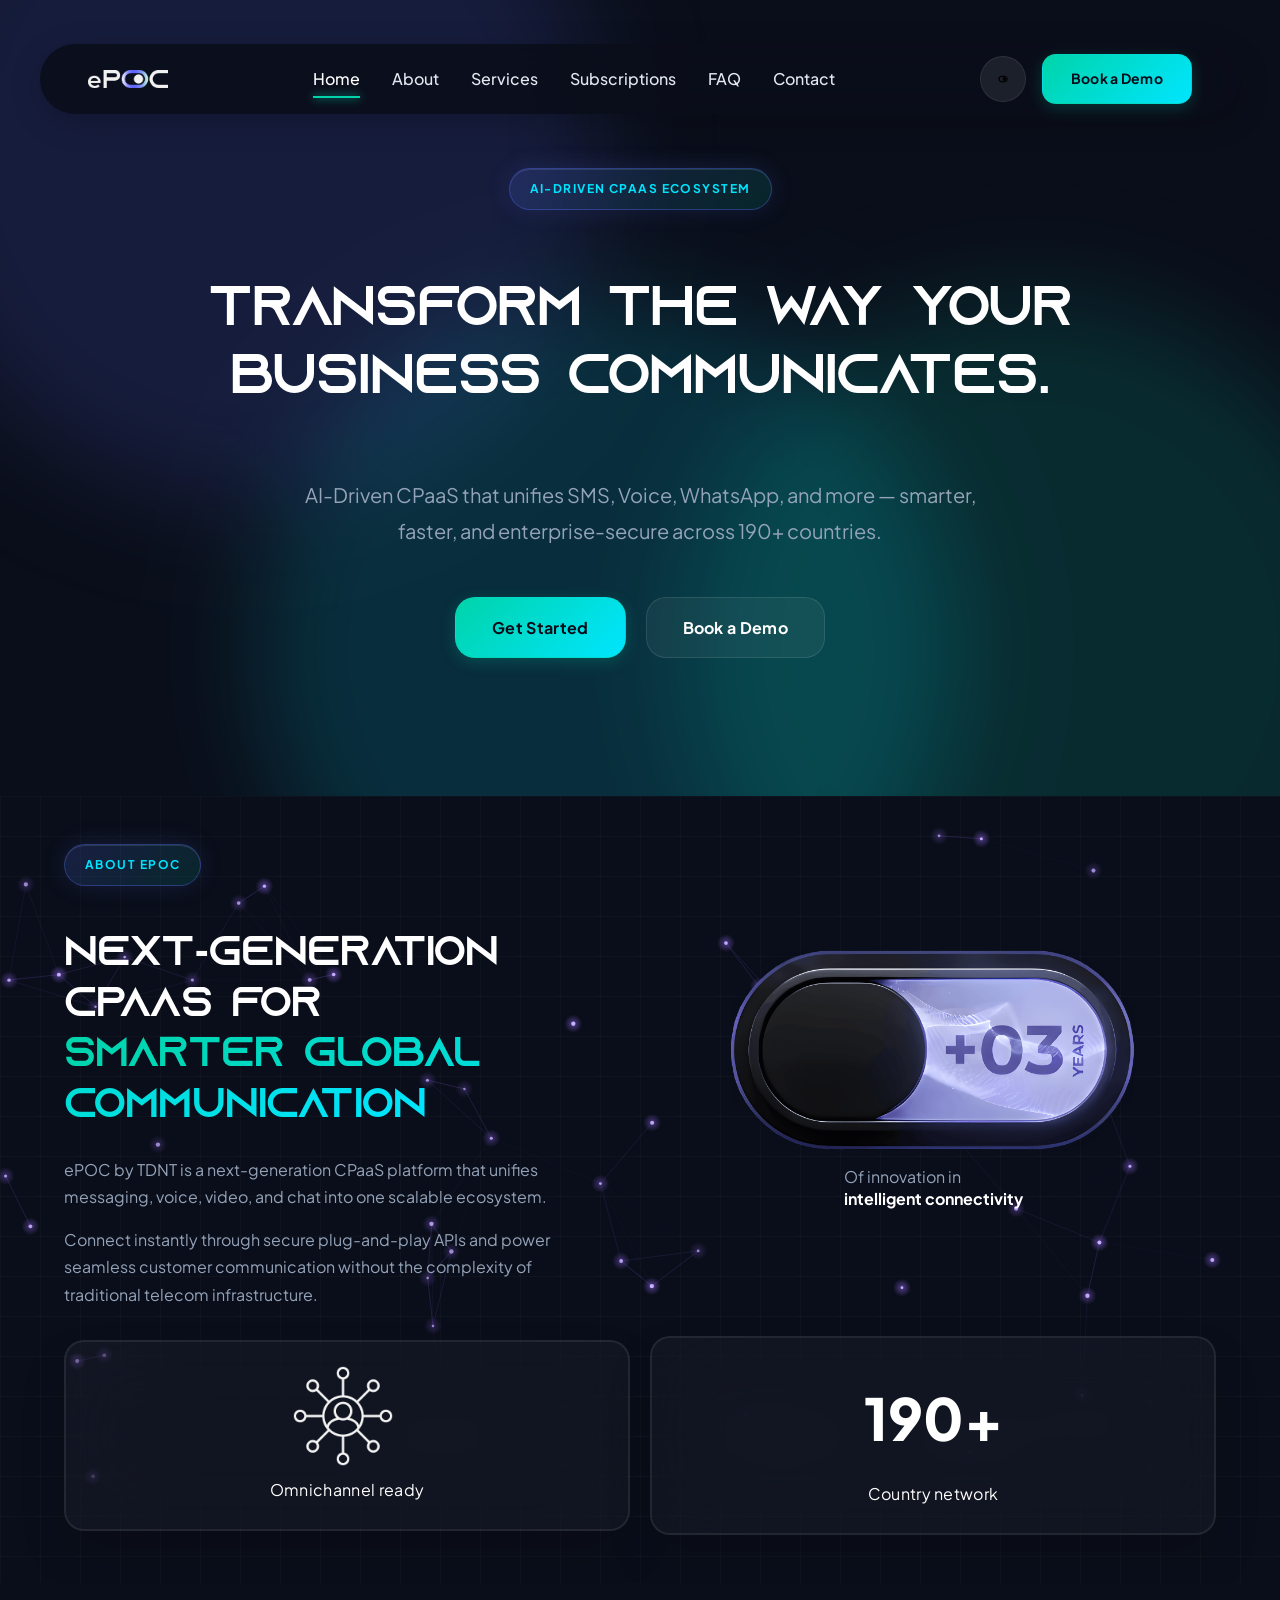
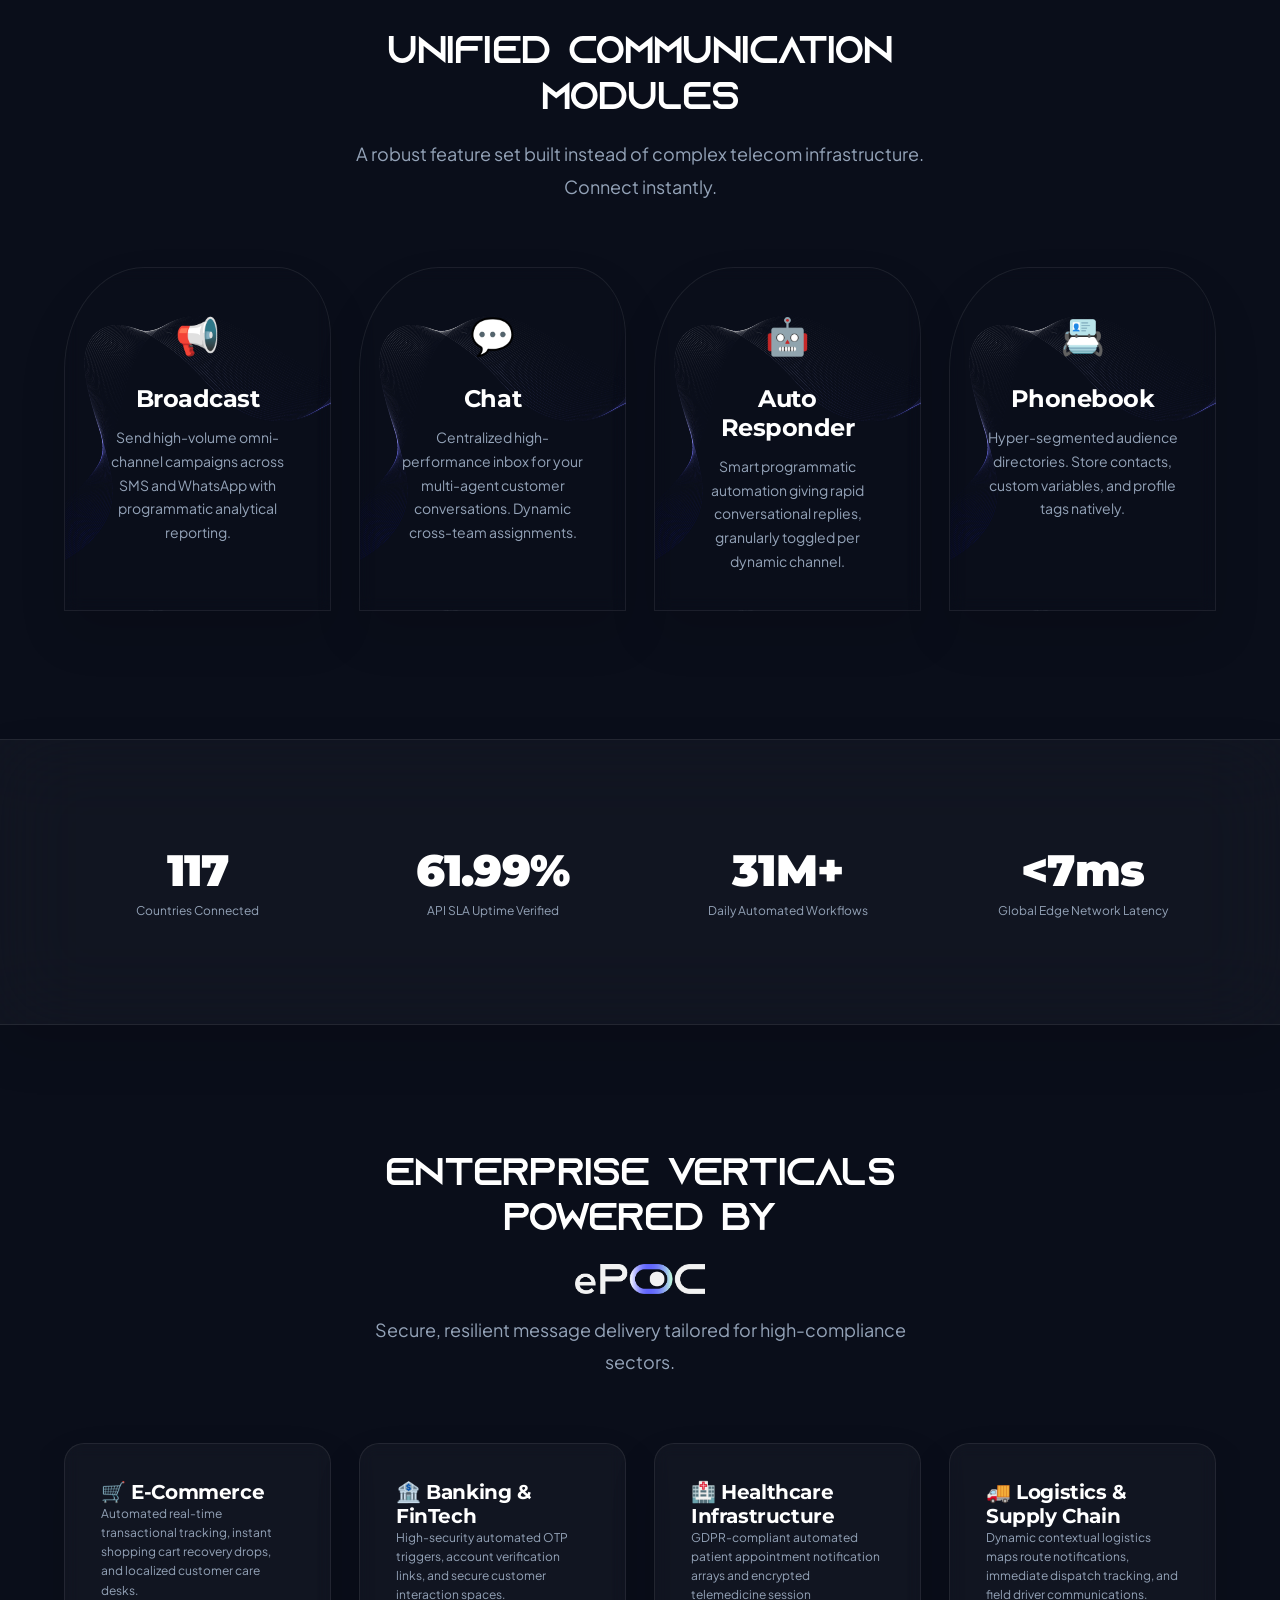
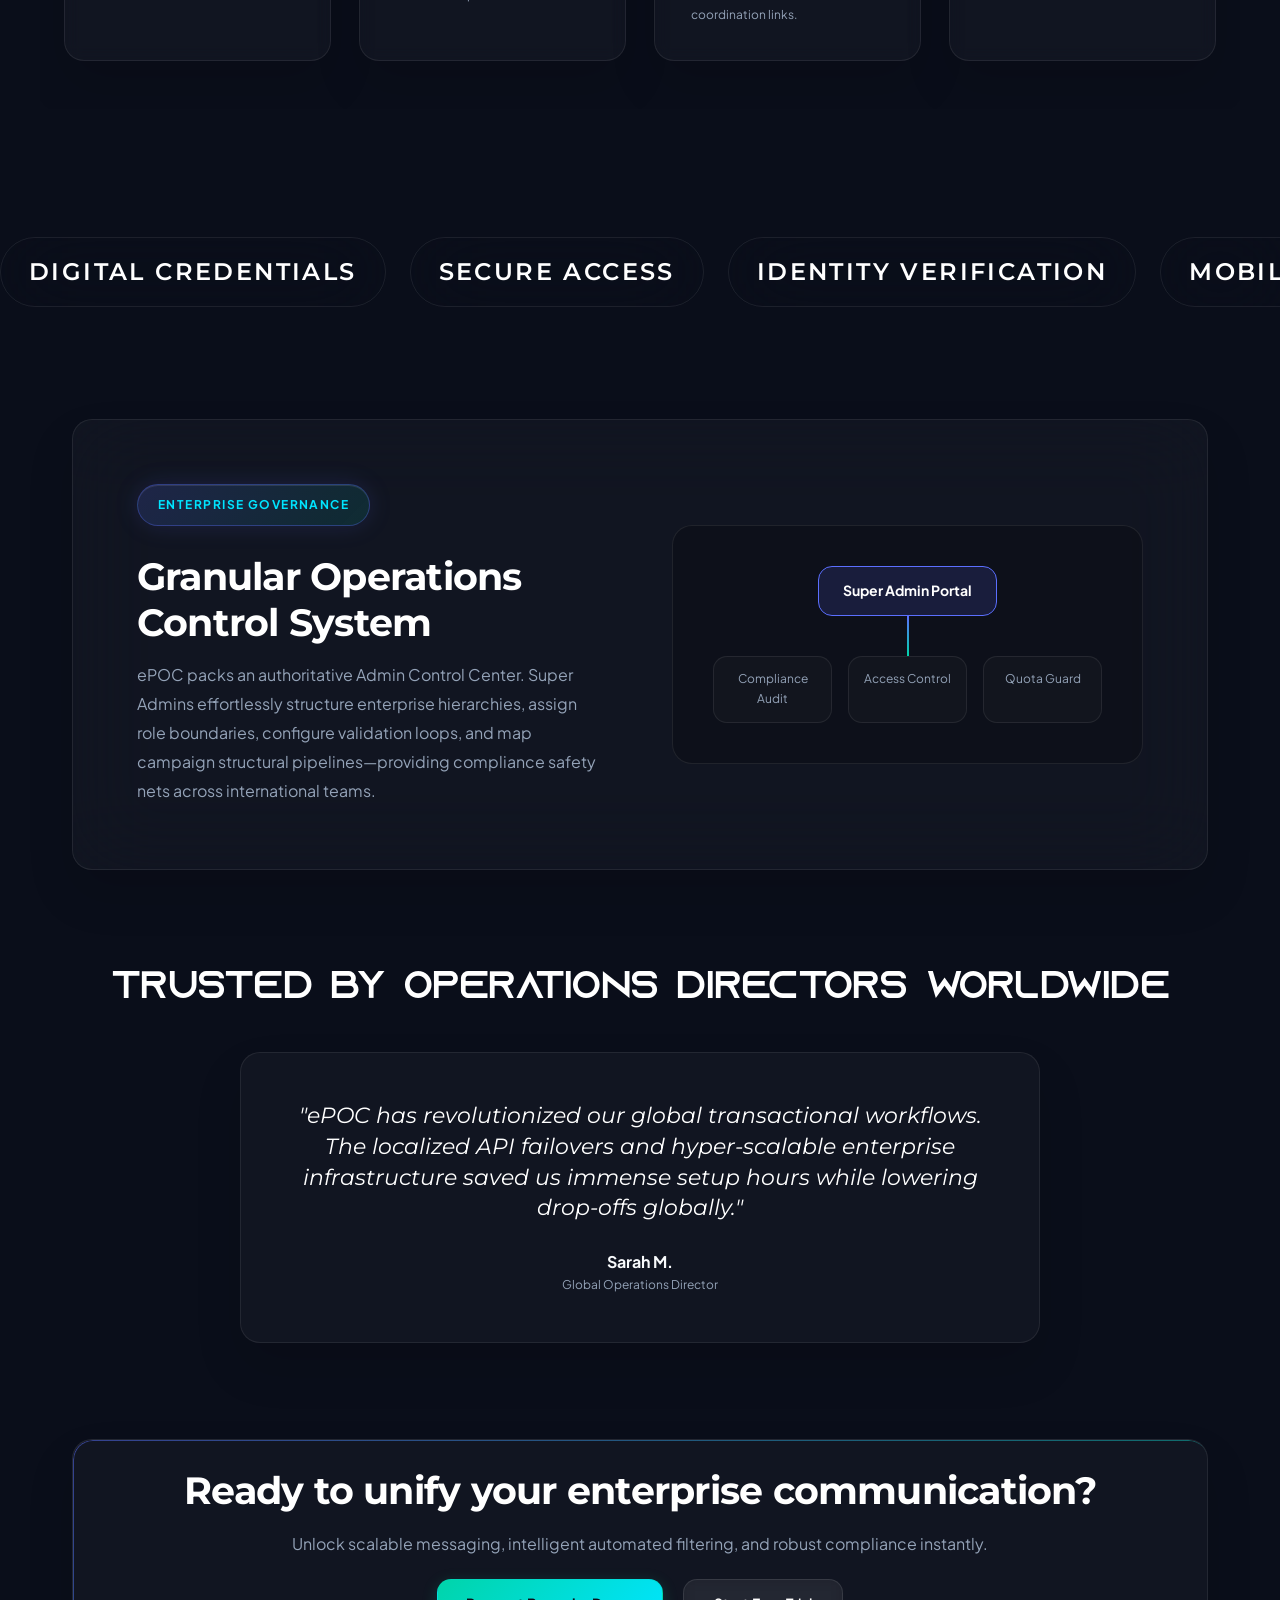
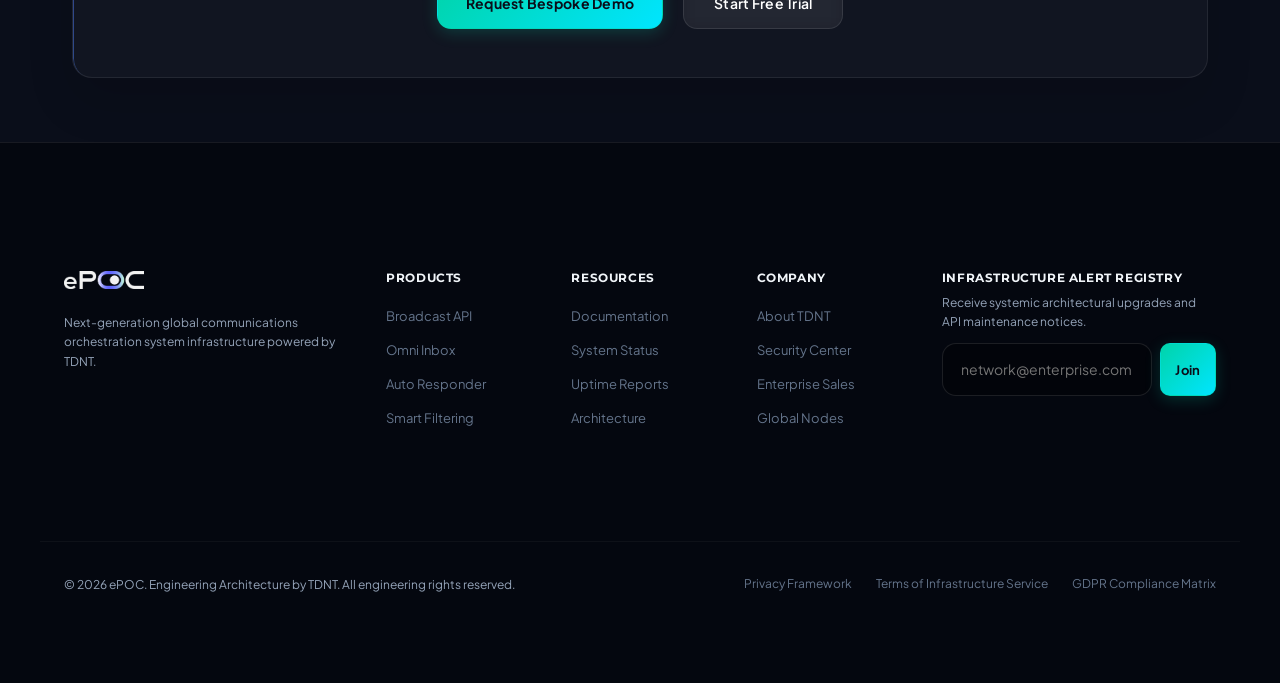
==== commit b43b4091: "aniamtion" ====
--- a/index.html
+++ b/index.html
@@ -14,6 +14,7 @@
         rel="stylesheet">
     <link rel="stylesheet" href="css/style.css">
     <link rel="stylesheet" href="css/animations.css">
+    <link rel="stylesheet" href="css/telecom-particles.css">
     <link rel="stylesheet" href="css/responsive.css">
 </head>
 
@@ -27,15 +28,17 @@
     <header class="navbar" id="main-nav">
         <div class="nav-container">
             <a href="index.html" class="logo-lockup">
-                <img class="logo-image" src="images/Main Logo Color - Transparent (for light backgrounds).png"
-                    alt="epoc" />
+                <img class="logo-image logo-light"
+                    src="images/Main Logo Color - Transparent (for light backgrounds).png" alt="ePOC" />
+                <img class="logo-image logo-dark" src="images/Main Logo Color - Transparent (for dark backgrounds).png"
+                    alt="ePOC" />
             </a>
             <nav class="nav-links">
                 <a href="index.html" class="nav-item active">Home</a>
                 <a href="about.html" class="nav-item">About</a>
                 <a href="services.html" class="nav-item">Services</a>
                 <a href="subscriptions.html" class="nav-item">Subscriptions</a>
-                <a href="faq.html" class="nav-item">FAQ</a>
+                <a href="faq.html" class="nav-item ">FAQ</a>
                 <a href="contact.html" class="nav-item">Contact</a>
             </nav>
             <div class="nav-actions">
@@ -43,9 +46,7 @@
                     title="Toggle theme">
                     <span class="theme-toggle-icon"></span>
                 </button>
-                <!-- btn btn-secondary -->
-                <a href="contact.html" class=" btn btn-primary ripple">Book a Demo</a>
-                <!-- <a href="subscriptions.html" class="btn btn-primary ripple">Start Free</a> -->
+                <a href="contact.html" class="btn btn-primary ripple">Book a Demo</a>
             </div>
             <button class="mobile-toggle" aria-label="Toggle Menu">
                 <span class="bar"></span>
@@ -58,9 +59,9 @@
     <main>
         <section class="hero-section text-center">
             <div class="container animate-fade-up">
-                <div class="badge-pill">AI-Driven CPaaS Ecosystem</div>
-                <h1 class="font-azonix">Transform the way your<br><span class="gradient-text font-azonix">business
-                        communicates.</span></h1>
+                <div class="badge-pill padding-xl">AI-Driven CPaaS Ecosystem</div>
+                <h1 class="font-azonix padding-xl">Transform the way your<br>business
+                    communicates.</h1>
 
                 <p class="hero-sub text-muted">AI-Driven CPaaS that unifies SMS, Voice, WhatsApp, and more — smarter,
                     faster, and enterprise-secure across 190+ countries.</p>
@@ -69,7 +70,7 @@
                     <a href="contact.html" class="btn btn-secondary size-lg">Book a Demo</a>
                 </div>
 
-                <div class="hero-illustration glass-panel animate-fade-up delay-2">
+                <!-- <div class="hero-illustration glass-panel animate-fade-up delay-2">
                     <div class="window-chrome">
                         <span class="dot-win"></span><span class="dot-win"></span><span class="dot-win"></span>
                         <div class="window-title">ePOC Global Omni-Channel Node Router</div>
@@ -92,80 +93,85 @@
                             </div>
                         </div>
                     </div>
-                </div>
+                </div> -->
             </div>
         </section>
         <!-- About Section -->
         <section class="about-section">
-            <div class="container about-grid">
-                <!-- Left Column: Text Content -->
-                <div class="about-content">
-                    <span class="badge-pill">About ePOC</span>
-                    <h2 class="about-heading font-azonix">
-                        Next‑Generation CPaaS for <br><span class="text-gradient font-azonix">Smarter Global
-                            Communication</span>
-                    </h2>
-                    <p class="about-text">
-                        ePOC by TDNT is a next-generation CPaaS platform that unifies messaging, voice, video, and chat
-                        into one scalable ecosystem.
-                    </p>
-                    <p class="about-text">
-                        Connect instantly through secure plug-and-play APIs and power seamless customer communication
-                        without the complexity of traditional telecom infrastructure.
-                    </p>
-
-                    <ul class="about-features">
-                        <li>
-                            <span class="material-symbols-outlined feature-icon"> →</span>
-                            AI‑driven automation & advanced analytics
-                        </li>
-                        <li>
-                            <span class="material-symbols-outlined feature-icon"> →</span>
-                            Seamless integration across 190+ countries
-                        </li>
-                        <li>
-                            <span class="material-symbols-outlined feature-icon"> →</span>
-                            Faster responses & smarter campaigns
-                        </li>
-                    </ul>
-
-                    <a href="/about.html" class="btn btn-primary size-lg about-cta">
-                        Learn More About ePOC
-                        <span class="material-symbols-outlined"> →</span>
-                    </a>
-                </div>
-
-                <!-- Right Column: Visuals & Stats -->
-                <div class="about-visuals">
-                    <!-- Years Stat Block -->
-                    <div class="years-stat glass-panel animate-fade-up">
-                        <div class="years-stat-content">
-                            <img src="https://epoc.one/assets/images/about/years.png" alt="03+ Years"
-                                class="years-image">
-                            <span class="years-label">
-                                Of innovation in <br>
-                                <strong>intelligent connectivity</strong>
-                            </span>
+            <div class="network-container demo-card" id="netBox">
+                <div class="network-layer">
+                    <svg id="netSvg"></svg>
+                </div>
+                <div  class="network-content">
+
+                    <div class="container about-grid">
+                        <!-- Left Column: Text Content -->
+                        <div class="about-content">
+                            <span class="badge-pill">About ePOC</span>
+                            <h2 class="about-heading font-azonix">
+                                Next‑Generation CPaaS for <br><span class="text-gradient font-azonix">Smarter Global
+                                    Communication</span>
+                            </h2>
+                            <p class="about-text">
+                                ePOC by TDNT is a next-generation CPaaS platform that unifies messaging, voice, video, and
+                                chat
+                                into one scalable ecosystem.
+                            </p>
+                            <p class="about-text">
+                                Connect instantly through secure plug-and-play APIs and power seamless customer
+                                communication
+                                without the complexity of traditional telecom infrastructure.
+                            </p>
+    
+                        </div>
+    
+                        <!-- Right Column: Visuals & Stats -->
+                        <div class="about-visuals">
+                            <!-- Years Stat Block -->
+                            <div class="years-stat animate-fade-up">
+                                <div class="years-stat-content">
+                                    <img src="./images/pill-years.png" alt="03+ Years" class="years-image">
+                                    <span class="years-label">
+                                        Of innovation in <br>
+                                        <strong>intelligent connectivity</strong>
+                                    </span>
+                                </div>
+                            </div>
+                            <!-- <ul class="about-features">
+                                <li>
+                                    <span class="material-symbols-outlined feature-icon"> →</span>
+                                    AI‑driven automation & advanced analytics
+                                </li>
+                                <li>
+                                    <span class="material-symbols-outlined feature-icon"> →</span>
+                                    Seamless integration across 190+ countries
+                                </li>
+                                <li>
+                                    <span class="material-symbols-outlined feature-icon"> →</span>
+                                    Faster responses & smarter campaigns
+                                </li>
+                            </ul>
+     -->
+                            <!-- Illustration Grid -->
+    
+                        </div>
+                        <div class="about-illustrations">
+                            <!-- Card 1: Glowing Smartphone -->
+                            <div class="illustration-card glass-panel background-illustration-card-2">
+                                <div alt="Omnichannel Network" class="omni-icon">
+                                </div>
+                                <p class="illustration-label">Omnichannel ready</p>
+                            </div>
+                            <!-- Card 2: 3D Network Graph -->
+                        </div>
+                        <div class="about-illustrations">
+                            <div class="illustration-card glass-panel background-illustration-card">
+                                <p class="country-count">190+</h2>
+                                <p class="illustration-label">Country network</p>
+                            </div>
                         </div>
                     </div>
-
-                    <!-- Illustration Grid -->
-                    <div class="about-illustrations">
-                        <!-- Card 1: Glowing Smartphone -->
-                        <div class="illustration-card glass-panel background-illustration-card-2">
-                            <div alt="Omnichannel Network" class="omni-icon">
-                            </div>
-                            <p class="illustration-label">Omnichannel ready</p>
-                        </div>
-
-                        <!-- Card 2: 3D Network Graph -->
-                        <div class="illustration-card glass-panel background-illustration-card">
-                            <p class="country-count">190+</h2>
-                            <p class="illustration-label">Country network</p>
-                        </div>
-                    </div>
-                </div>
-            </div>
+                </div>
         </section>
         <section class="features-section container">
             <div class="section-header text-center animate-fade-up">
@@ -174,25 +180,25 @@
                     instantly.</p>
             </div>
             <div class="grid grid-4 stagger-animate">
-                <div class="card glass-panel text-center">
+                <div class="card glass-panel text-center wave-pattern">
                     <div class="card-icon">📢</div>
                     <h3>Broadcast</h3>
                     <p class="text-sm text-muted">Send high-volume omni-channel campaigns across SMS and WhatsApp with
                         programmatic analytical reporting.</p>
                 </div>
-                <div class="card glass-panel text-center">
+                <div class="card glass-panel text-center wave-pattern">
                     <div class="card-icon">💬</div>
                     <h3>Chat</h3>
                     <p class="text-sm text-muted">Centralized high-performance inbox for your multi-agent customer
                         conversations. Dynamic cross-team assignments.</p>
                 </div>
-                <div class="card glass-panel text-center">
+                <div class="card glass-panel text-center wave-pattern">
                     <div class="card-icon">🤖</div>
                     <h3>Auto Responder</h3>
                     <p class="text-sm text-muted">Smart programmatic automation giving rapid conversational replies,
                         granularly toggled per dynamic channel.</p>
                 </div>
-                <div class="card glass-panel text-center">
+                <div class="card glass-panel text-center wave-pattern">
                     <div class="card-icon">📇</div>
                     <h3>Phonebook</h3>
                     <p class="text-sm text-muted">Hyper-segmented audience directories. Store contacts, custom
@@ -391,6 +397,7 @@
 
     <script src="js/navigation.js"></script>
     <script src="js/animations.js"></script>
+    <script src="js/telecom-particles.js"></script>
     <script src="js/main.js"></script>
 </body>
 
--- a/css/style.css
+++ b/css/style.css
@@ -1,107 +1,205 @@
-/* Core Structural Configuration & Variables */
+/* Core Structural Configuration & Variables - ePOC CPaaS Design System */
 :root {
-    /* Dark Mode (Default) */
-    --bg-midnight: #080C19;
-    --color-mint: #BDF3DF;
-    --color-indigo: #6266FE;
-    --color-core-blue: #00197D;
-    --text-light: #F2F2F2;
-    --text-muted: #8E96A8;
+    /* Dark Mode (Default) - Enterprise CPaaS Theme */
+    --bg-midnight: #0A0E1A;
+    --bg-surface: #0F1424;
+    --bg-elevated: #151B30;
+    
+    /* Primary Brand Colors - ePOC Identity */
+    --color-mint: #00D4AA;
+    --color-indigo: #5B6FFF;
+    --color-core-blue: #001F8F;
+    --color-accent-cyan: #00E5FF;
+    
+    /* Typography */
+    --text-light: #FFFFFF;
+    --text-primary: #F8FAFC;
+    --text-secondary: #CBD5E1;
+    --text-muted: #94A3B8;
+    --text-disabled: #64748B;
+    
+    /* Glass Morphism */
     --glass-bg: rgba(255, 255, 255, 0.03);
-    --glass-border: rgba(255, 255, 255, 0.07);
-    --glass-blur: blur(24px);
-    --nav-surface: rgba(238, 242, 252, 0.5);
-    --nav-link: #0F172A;
-    --footer-bg: rgba(4, 6, 12, 0.6);
-    --footer-muted: #8E96A8;
-    --footer-heading: #F2F2F2;
+    --glass-bg-hover: rgba(255, 255, 255, 0.05);
+    --glass-border: rgba(255, 255, 255, 0.08);
+    --glass-border-hover: rgba(255, 255, 255, 0.15);
+    --glass-blur: blur(40px);
+    
+    /* Navigation */
+    --nav-surface: rgba(10, 14, 26, 0.9);
+    --nav-link: #E2E8F0;
+    --nav-link-hover: #FFFFFF;
+    
+    /* Footer */
+    --footer-bg: rgba(5, 8, 16, 0.98);
+    --footer-muted: #64748B;
+    --footer-heading: #F1F5F9;
     --footer-border: rgba(255, 255, 255, 0.04);
-    --radius-lg: 16px;
-    --radius-md: 10px;
+    
+    /* Spacing & Radius */
+    --radius-xl: 28px;
+    --radius-lg: 20px;
+    --radius-md: 14px;
+    --radius-sm: 10px;
+    --radius-full: 9999px;
+    
+    /* Typography Scale */
     --font-primary: 'Plus Jakarta Sans', sans-serif;
     --font-display: 'Montserrat', sans-serif;
-    --transition-smooth: all 0.4s cubic-bezier(0.16, 1, 0.3, 1);
+    
+    /* Transitions */
+    --transition-smooth: all 0.3s cubic-bezier(0.4, 0, 0.2, 1);
     --transition-bounce: all 0.5s cubic-bezier(0.34, 1.56, 0.64, 1);
+    --transition-spring: all 0.4s cubic-bezier(0.175, 0.885, 0.32, 1.275);
+    
+    /* Cards */
     --card-bg: rgba(255, 255, 255, 0.03);
-    --card-border: rgba(255, 255, 255, 0.07);
-    --input-bg: rgba(0, 0, 0, 0.2);
-    --input-border: rgba(255, 255, 255, 0.07);
-    --input-focus: rgba(98, 102, 254, 0.2);
-    --table-header-bg: rgba(0, 0, 0, 0.1);
-    --table-hover: rgba(255, 255, 255, 0.01);
-    --accordion-bg: rgba(0, 0, 0, 0.1);
-    --map-bg: rgba(0, 0, 0, 0.3);
+    --card-border: rgba(255, 255, 255, 0.08);
+    --card-shadow: 0 4px 24px rgba(0, 0, 0, 0.2);
+    --card-shadow-hover: 0 8px 40px rgba(0, 0, 0, 0.3);
+    
+    /* Forms */
+    --input-bg: rgba(0, 0, 0, 0.3);
+    --input-border: rgba(255, 255, 255, 0.1);
+    --input-focus: rgba(91, 111, 255, 0.3);
+    --input-focus-ring: 0 0 0 3px rgba(91, 111, 255, 0.15);
+    
+    /* Tables */
+    --table-header-bg: rgba(0, 0, 0, 0.25);
+    --table-hover: rgba(255, 255, 255, 0.02);
+    --table-border: rgba(255, 255, 255, 0.05);
+    
+    /* Accordion */
+    --accordion-bg: rgba(0, 0, 0, 0.2);
+    --accordion-border: rgba(255, 255, 255, 0.06);
+    
+    /* Visual Elements */
+    --map-bg: rgba(0, 0, 0, 0.4);
     --dot-bg: rgba(255, 255, 255, 0.2);
-    --sidebar-bg: rgba(0, 0, 0, 0.15);
+    --sidebar-bg: rgba(0, 0, 0, 0.25);
     --line-bg: rgba(255, 255, 255, 0.1);
-    --stat-bg: rgba(0, 0, 0, 0.2);
-    --pricing-bg: rgba(255, 255, 255, 0.05);
-    --tag-bg: var(--color-indigo);
+    --stat-bg: rgba(0, 0, 0, 0.3);
+    --pricing-bg: rgba(255, 255, 255, 0.04);
+    
+    /* Gradients & Effects */
+    --tag-bg: linear-gradient(135deg, var(--color-indigo), var(--color-accent-cyan));
     --tag-text: white;
-    --badge-bg: rgba(98, 102, 254, 0.1);
-    --badge-border: rgba(98, 102, 254, 0.25);
-    --badge-text: #B5BAFF;
-    --btn-secondary-bg: rgba(255, 255, 255, 0.04);
-    --btn-secondary-border: rgba(255, 255, 255, 0.07);
+    --gradient-primary: linear-gradient(135deg, var(--color-mint), var(--color-accent-cyan));
+    --gradient-brand: linear-gradient(135deg, var(--color-indigo), var(--color-mint));
+    --gradient-hero: linear-gradient(180deg, rgba(91, 111, 255, 0.15) 0%, rgba(0, 212, 170, 0.08) 100%);
+    --mesh-line: rgba(91, 111, 255, 0.06);
+    
+    /* Blobs */
+    --blob-opacity: 0.15;
+    --blob-mix-blend: screen;
+    
+    /* Badges & Pills */
+    --badge-bg: rgba(91, 111, 255, 0.15);
+    --badge-border: rgba(91, 111, 255, 0.35);
+    --badge-text: #A5B4FC;
+    
+    /* Buttons */
+    --btn-primary-bg: var(--gradient-primary);
+    --btn-primary-hover: linear-gradient(135deg, #00E5FF, #00D4AA);
+    --btn-secondary-bg: rgba(255, 255, 255, 0.05);
+    --btn-secondary-border: rgba(255, 255, 255, 0.1);
     --btn-secondary-hover: rgba(255, 255, 255, 0.08);
     --btn-secondary-border-hover: rgba(255, 255, 255, 0.2);
-    --gradient-start: #BDF3DF;
-    --gradient-end: #BDF3DF;
-    --mesh-line: rgba(72, 73, 218, 0.05);
-    --blob-opacity: 0.15;
-    --blob-mix-blend: screen;
-
+    
+    /* Marquee */
     --marquee-bg: #ffffff;
     --marquee-text: #1a1a1a;
     --marquee-border: #e2e8f0;
     --marquee-item-bg: #f8fafc;
-}
-
-/* Light Mode Override */
+    
+    /* CPaaS Brand Colors */
+    --cpaaas-primary: #5B6FFF;
+    --cpaaas-secondary: #00D4AA;
+    --cpaaas-accent: #00E5FF;
+    --enterprise-blue: #001F8F;
+    
+    /* Section Spacing */
+    --section-padding-y: 120px;
+    --section-padding-y-sm: 80px;
+    --container-max: 1400px;
+}
+
+/* Light Mode Override - ePOC CPaaS Light Theme */
 body.theme-light {
-    --bg-midnight: #F5F7FF;
-    --color-mint: #22C48B;
+    --bg-midnight: #F8FAFC;
+    --bg-surface: #FFFFFF;
+    --bg-elevated: #F1F5F9;
+    
+    --color-mint: #00A88A;
     --color-indigo: #4F46E5;
-    --color-core-blue: #DCE8FF;
+    --color-core-blue: #DBE7FF;
+    --color-accent-cyan: #0891B2;
+    
     --text-light: #0F172A;
-    --text-muted: #5B6475;
-    --glass-bg: rgba(255, 255, 255, 0.8);
+    --text-primary: #0F172A;
+    --text-secondary: #334155;
+    --text-muted: #475569;
+    --text-disabled: #94A3B8;
+    
+    --glass-bg: rgba(255, 255, 255, 0.95);
+    --glass-bg-hover: rgba(255, 255, 255, 0.98);
     --glass-border: rgba(15, 23, 42, 0.08);
-    --glass-blur: blur(24px);
-    --nav-surface: rgba(255, 255, 255, 0.5);
-    --nav-link: #0F172A;
-    --footer-bg: rgba(255, 255, 255, 0.95);
-    --footer-muted: #5B6475;
+    --glass-border-hover: rgba(15, 23, 42, 0.15);
+    --glass-blur: blur(40px);
+    
+    --nav-surface: rgba(255, 255, 255, 0.95);
+    --nav-link: #1E293B;
+    --nav-link-hover: #0F172A;
+    
+    --footer-bg: rgba(255, 255, 255, 0.98);
+    --footer-muted: #475569;
     --footer-heading: #0F172A;
-    --footer-border: rgba(15, 23, 42, 0.08);
-    --card-bg: rgba(255, 255, 255, 0.8);
+    --footer-border: rgba(15, 23, 42, 0.06);
+    
+    --card-bg: rgba(255, 255, 255, 0.98);
     --card-border: rgba(15, 23, 42, 0.08);
-    --input-bg: rgba(255, 255, 255, 0.8);
-    --input-border: rgba(15, 23, 42, 0.08);
-    --input-focus: rgba(79, 70, 229, 0.15);
-    --table-header-bg: rgba(15, 23, 42, 0.05);
+    --card-shadow: 0 4px 24px rgba(0, 0, 0, 0.06);
+    --card-shadow-hover: 0 8px 40px rgba(0, 0, 0, 0.1);
+    
+    --input-bg: rgba(255, 255, 255, 0.95);
+    --input-border: rgba(15, 23, 42, 0.12);
+    --input-focus: rgba(79, 70, 229, 0.2);
+    --input-focus-ring: 0 0 0 3px rgba(79, 70, 229, 0.1);
+    
+    --table-header-bg: rgba(15, 23, 42, 0.04);
     --table-hover: rgba(15, 23, 42, 0.02);
+    --table-border: rgba(15, 23, 42, 0.06);
+    
     --accordion-bg: rgba(15, 23, 42, 0.03);
-    --map-bg: rgba(15, 23, 42, 0.05);
+    --accordion-border: rgba(15, 23, 42, 0.06);
+    
+    --map-bg: rgba(15, 23, 42, 0.04);
     --dot-bg: rgba(15, 23, 42, 0.15);
-    --sidebar-bg: rgba(15, 23, 42, 0.05);
+    --sidebar-bg: rgba(15, 23, 42, 0.04);
     --line-bg: rgba(15, 23, 42, 0.08);
-    --stat-bg: rgba(255, 255, 255, 0.8);
-    --pricing-bg: rgba(255, 255, 255, 0.9);
-    --tag-bg: var(--color-indigo);
+    --stat-bg: rgba(255, 255, 255, 0.95);
+    --pricing-bg: rgba(255, 255, 255, 0.98);
+    
+    --tag-bg: linear-gradient(135deg, var(--color-indigo), var(--color-accent-cyan));
     --tag-text: white;
+    --gradient-primary: linear-gradient(135deg, var(--color-mint), var(--color-accent-cyan));
+    --gradient-brand: linear-gradient(135deg, var(--color-indigo), var(--color-mint));
+    --gradient-hero: linear-gradient(180deg, rgba(79, 70, 229, 0.08) 0%, rgba(0, 168, 138, 0.05) 100%);
+    --mesh-line: rgba(79, 70, 229, 0.06);
+    
+    --blob-opacity: 0.5;
+    --blob-mix-blend: multiply;
+    
     --badge-bg: rgba(79, 70, 229, 0.08);
     --badge-border: rgba(79, 70, 229, 0.2);
     --badge-text: #4F46E5;
-    --btn-secondary-bg: rgba(255, 255, 255, 0.8);
-    --btn-secondary-border: rgba(15, 23, 42, 0.15);
-    --btn-secondary-hover: rgba(255, 255, 255, 0.95);
-    --btn-secondary-border-hover: rgba(15, 23, 42, 0.3);
-    --gradient-start: #22C48B;
-    --gradient-end: #22C48B;
-    --mesh-line: rgba(79, 70, 229, 0.08);
-    --blob-opacity: 0.55;
-    --blob-mix-blend: multiply;
+    
+    --btn-primary-bg: var(--gradient-primary);
+    --btn-primary-hover: linear-gradient(135deg, #0891B2, #00A88A);
+    --btn-secondary-bg: rgba(255, 255, 255, 0.95);
+    --btn-secondary-border: rgba(15, 23, 42, 0.12);
+    --btn-secondary-hover: rgba(255, 255, 255, 1);
+    --btn-secondary-border-hover: rgba(15, 23, 42, 0.25);
 }
 
 /* Apply Light Mode Text Colors */
@@ -382,12 +480,44 @@
 
 body {
     background-color: var(--bg-midnight);
-    color: var(--text-light);
+    color: var(--text-primary);
     font-family: var(--font-primary);
     overflow-x: hidden;
-    line-height: 1.6;
+    line-height: 1.7;
     -webkit-font-smoothing: antialiased;
+    -moz-osx-font-smoothing: grayscale;
     transition: background-color 0.3s ease, color 0.3s ease;
+}
+
+/* Typography Hierarchy */
+h1, h2, h3, h4, h5, h6 {
+    color: var(--text-light);
+    font-weight: 700;
+    line-height: 1.2;
+    letter-spacing: -0.02em;
+}
+
+h1 { font-size: clamp(2.5rem, 5vw, 4rem); }
+h2 { font-size: clamp(2rem, 4vw, 3rem); }
+h3 { font-size: clamp(1.5rem, 3vw, 2rem); }
+h4 { font-size: clamp(1.25rem, 2vw, 1.5rem); }
+h5 { font-size: clamp(1.125rem, 1.5vw, 1.25rem); }
+h6 { font-size: clamp(1rem, 1.2vw, 1.125rem); }
+
+p {
+    color: var(--text-secondary);
+    line-height: 1.8;
+}
+
+.text-muted {
+    color: var(--text-muted) !important;
+}
+
+.text-gradient {
+    background: var(--gradient-primary);
+    -webkit-background-clip: text;
+    -webkit-text-fill-color: transparent;
+    background-clip: text;
 }
 
 @font-face {
@@ -415,7 +545,7 @@
     width: 100%;
     max-width: 1200px;
     margin: 0 auto;
-    padding: 2.5em 24px;
+    padding: 3em 24px;
 }
 
 .max-width-md {
@@ -426,7 +556,7 @@
 
 .grid {
     display: grid;
-    gap: 24px;
+    gap: 28px;
 }
 
 .grid-2 {
@@ -439,6 +569,20 @@
 
 .grid-4 {
     grid-template-columns: repeat(4, 1fr);
+}
+
+@media (max-width: 1024px) {
+    .grid-4 {
+        grid-template-columns: repeat(2, 1fr);
+    }
+}
+
+@media (max-width: 768px) {
+    .grid-2,
+    .grid-3,
+    .grid-4 {
+        grid-template-columns: 1fr;
+    }
 }
 
 .text-center {
@@ -538,33 +682,40 @@
 .hero-sub {
     font-size: 20px;
     max-width: 720px;
-    margin: 0 auto 40px;
+    margin: 0 auto 48px;
+    line-height: 1.8;
+    color: var(--text-secondary);
+    font-weight: 400;
 }
 
 .text-sm {
     font-size: 14px;
+    line-height: 1.7;
 }
 
 .text-xs {
     font-size: 12px;
+    line-height: 1.6;
 }
 
 .text-muted {
-    color: var(--text-muted);
+    color: var(--text-muted) !important;
 }
 
 .text-gradient {
-    background: linear-gradient(135deg, var(--color-indigo), var(--color-indigo));
+    background: var(--gradient-primary);
     -webkit-background-clip: text;
     -webkit-text-fill-color: transparent;
-    transition: background 0.3s ease;
+    background-clip: text;
+    transition: background 0.4s ease;
 }
 
 .gradient-text {
-    background: linear-gradient(90deg, var(--gradient-start), var(--gradient-end));
+    background: var(--gradient-primary);
     -webkit-background-clip: text;
     -webkit-text-fill-color: transparent;
-    transition: background 0.3s ease;
+    background-clip: text;
+    transition: background 0.4s ease;
 }
 
 .uppercase {
@@ -603,21 +754,21 @@
 }
 
 .blob-indigo {
-    background: var(--color-indigo);
+    background: var(--cpaaas-primary);
     top: -200px;
     left: -100px;
     animation: smoothBlobOne 15s infinite alternate ease-in-out;
 }
 
 .blob-mint {
-    background: var(--color-mint);
+    background: var(--cpaaas-secondary);
     bottom: -100px;
     right: -100px;
     animation: smoothBlobTwo 20s infinite alternate ease-in-out;
 }
 
 .blob-blue {
-    background: var(--color-core-blue);
+    background: var(--cpaaas-accent);
     bottom: -100px;
     left: 20%;
     animation: smoothBlobOne 25s infinite alternate-reverse ease-in-out;
@@ -671,6 +822,7 @@
     margin: 0 auto;
     padding: 10px 48px;
     transition: background 0.3s ease;
+    box-shadow: 0 8px 32px rgba(0, 0, 0, 0.2);
 }
 
 .logo-lockup {
@@ -767,44 +919,67 @@
     height: 100%;
 }
 
-/* Interactive Enterprise Buttons */
+/* Interactive Enterprise Buttons - CPaaS Design */
 .btn {
     display: inline-flex;
     align-items: center;
     justify-content: center;
+    gap: 10px;
     font-family: var(--font-primary);
     font-size: 14px;
     font-weight: 600;
-    padding: 10px 22px;
+    padding: 12px 28px;
     border-radius: var(--radius-md);
     text-decoration: none;
     cursor: pointer;
-    transition: var(--transition-smooth);
+    transition: all 0.3s cubic-bezier(0.4, 0, 0.2, 1);
     position: relative;
     overflow: hidden;
+    letter-spacing: 0.02em;
+}
+
+.btn::before {
+    content: '';
+    position: absolute;
+    top: 0;
+    left: -100%;
+    width: 100%;
+    height: 100%;
+    background: linear-gradient(90deg, transparent, rgba(255, 255, 255, 0.15), transparent);
+    transition: left 0.5s ease;
+}
+
+.btn:hover::before {
+    left: 100%;
 }
 
 .btn-primary {
-    background: var(--color-mint);
-    color: var(--bg-midnight);
-    border: 1px solid var(--color-mint);
+    background: var(--btn-primary-bg);
+    color: #0A0E1A;
+    border: 1px solid rgba(0, 212, 170, 0.3);
+    font-weight: 700;
+    box-shadow: 0 4px 16px rgba(0, 212, 170, 0.2);
 }
 
 .btn-primary:hover {
-    transform: translateY(-2px);
-    box-shadow: 0 8px 24px rgba(189, 243, 223, 0.25);
+    transform: translateY(-3px);
+    box-shadow: 0 12px 32px rgba(0, 212, 170, 0.4);
+    background: var(--btn-primary-hover);
+    border-color: rgba(0, 229, 255, 0.5);
 }
 
 .btn-secondary {
     background: var(--btn-secondary-bg);
     color: var(--text-light);
     border: 1px solid var(--btn-secondary-border);
+    backdrop-filter: blur(8px);
 }
 
 .btn-secondary:hover {
     background: var(--btn-secondary-hover);
     border-color: var(--btn-secondary-border-hover);
-    transform: translateY(-2px);
+    transform: translateY(-3px);
+    box-shadow: 0 8px 24px rgba(0, 0, 0, 0.2);
 }
 
 .btn-text {
@@ -813,16 +988,18 @@
     border-radius: 0;
     background: transparent;
     border: none;
+    font-weight: 600;
 }
 
 .btn-text:hover {
-    color: var(--text-light);
+    color: var(--color-accent-cyan);
 }
 
 .size-lg {
-    padding: 14px 32px;
+    padding: 16px 36px;
     font-size: 16px;
     border-radius: var(--radius-lg);
+    font-weight: 700;
 }
 
 .size-full {
@@ -830,24 +1007,51 @@
 }
 
 .btn-sm {
-    padding: 6px 14px;
+    padding: 8px 18px;
+    font-size: 13px;
+    border-radius: var(--radius-sm);
+}
+
+.badge-pill {
+    display: inline-flex;
+    align-items: center;
+    gap: 8px;
+    padding: 10px 20px;
+    background: linear-gradient(135deg, rgba(91, 111, 255, 0.18), rgba(0, 212, 170, 0.12));
+    border: 1px solid var(--badge-border);
+    color: var(--cpaaas-accent);
+    border-radius: var(--radius-full);
     font-size: 12px;
-}
-
-.badge-pill {
-    display: inline-block;
-    padding: 6px 14px;
-    background: var(--badge-bg);
-    border: 1px solid var(--badge-border);
-    color: var(--badge-text);
-    border-radius: 100px;
-    font-size: 12px;
-    font-weight: 600;
-    letter-spacing: 0.05em;
-    margin-bottom: 24px;
+    font-weight: 700;
+    letter-spacing: 0.12em;
+    margin-bottom: 28px;
     width: fit-content;
     text-transform: uppercase;
-    transition: all 0.3s ease;
+    transition: all 0.4s cubic-bezier(0.4, 0, 0.2, 1);
+    box-shadow: 0 0 24px rgba(91, 111, 255, 0.15), inset 0 1px 0 rgba(255, 255, 255, 0.1);
+    position: relative;
+    overflow: hidden;
+}
+
+.badge-pill::before {
+    content: '';
+    position: absolute;
+    top: 0;
+    left: -100%;
+    width: 100%;
+    height: 100%;
+    background: linear-gradient(90deg, transparent, rgba(255, 255, 255, 0.1), transparent);
+    transition: left 0.6s ease;
+}
+
+.badge-pill:hover::before {
+    left: 100%;
+}
+
+.badge-pill:hover {
+    box-shadow: 0 0 40px rgba(91, 111, 255, 0.25), inset 0 1px 0 rgba(255, 255, 255, 0.15);
+    transform: translateY(-3px) scale(1.02);
+    border-color: var(--color-accent-cyan);
 }
 
 /* ============================================
@@ -921,34 +1125,36 @@
     opacity: 0.6;
 }
 
-/* Card - Base */
+/* Card - Base CPaaS Design */
 .card {
-    padding: 32px;
-    transition: var(--transition-bounce);
+    padding: 36px;
+    transition: all 0.4s cubic-bezier(0.4, 0, 0.2, 1);
     background: var(--card-bg);
     border: 1px solid var(--card-border);
     border-radius: var(--radius-lg);
     position: relative;
     overflow: hidden;
+    backdrop-filter: blur(8px);
 }
 
 /* Card hover with interactive lift and glow */
 .card:hover {
-    transform: translateY(-8px) scale(1.01);
-    border-color: rgba(98, 102, 254, 0.3);
-    box-shadow: 0 32px 80px rgba(0, 0, 0, 0.4),
-        0 0 0 1px rgba(98, 102, 254, 0.08),
-        inset 0 1px 0 rgba(255, 255, 255, 0.05);
+    transform: translateY(-10px) scale(1.02);
+    border-color: rgba(98, 102, 254, 0.35);
+    box-shadow: 0 40px 100px rgba(0, 0, 0, 0.4),
+        0 0 0 1px rgba(98, 102, 254, 0.1),
+        inset 0 1px 0 rgba(255, 255, 255, 0.08);
+    background: var(--glass-bg-hover);
 }
 
 /* Light mode card hover */
 body.theme-light .card:hover {
-    border-color: rgba(79, 70, 229, 0.2);
-    box-shadow: 0 32px 80px rgba(0, 0, 0, 0.06),
-        0 0 0 1px rgba(79, 70, 229, 0.05);
-}
-
-/* Card shimmer */
+    border-color: rgba(79, 70, 229, 0.25);
+    box-shadow: 0 40px 100px rgba(0, 0, 0, 0.08),
+        0 0 0 1px rgba(79, 70, 229, 0.08);
+}
+
+/* Card shimmer effect */
 .card::before {
     content: '';
     position: absolute;
@@ -956,7 +1162,7 @@
     left: -50%;
     width: 200%;
     height: 200%;
-    background: radial-gradient(circle at center, rgba(98, 102, 254, 0.03), transparent 70%);
+    background: radial-gradient(circle at center, rgba(98, 102, 254, 0.04), transparent 70%);
     opacity: 0;
     transition: opacity 0.6s ease;
     pointer-events: none;
@@ -996,6 +1202,7 @@
 
 /* Page Specific Section Mechanics */
 .hero-section {
+
     padding: 120px 0 50px;
     position: relative;
     overflow: hidden;
@@ -1030,7 +1237,7 @@
     height: 500px;
     top: -10%;
     left: -5%;
-    background: #BCF3DF;
+    background: var(--cpaaas-secondary);
 }
 
 .hero-blob-2 {
@@ -1038,7 +1245,7 @@
     height: 400px;
     top: 15%;
     right: -5%;
-    background: #00187C;
+    background: var(--enterprise-blue);
     animation-delay: 2s;
     opacity: 0.45;
 }
@@ -1048,7 +1255,7 @@
     height: 450px;
     bottom: -10%;
     left: 15%;
-    background: #B5B9FF;
+    background: var(--cpaaas-primary);
     animation-delay: 4s;
 }
 
@@ -1057,16 +1264,21 @@
     height: 350px;
     bottom: 15%;
     right: 15%;
-    background: #6166FD;
+    background: var(--cpaaas-accent);
     animation-delay: 6s;
     opacity: 0.55;
 }
 
 .hero-ctas {
     display: flex;
-    gap: 16px;
+    gap: 20px;
     justify-content: center;
-    margin-bottom: 32px;
+    margin-bottom: 40px;
+    flex-wrap: wrap;
+}
+
+.hero-ctas .btn {
+    min-width: 160px;
 }
 
 @keyframes heroBlobFloat {
@@ -1097,16 +1309,16 @@
 }
 
 .background-illustration-card {
-    background:
+    /* background:
         linear-gradient(rgba(0, 0, 0, 0.4), rgba(0, 0, 0, 0.4)),
-        url('../images/3D_mesh_network.jpg') center center !important;
+        url('../images/3D_mesh_network.jpg') center center !important; */
     background-size: cover !important;
 }
 
 .background-illustration-card-2 {
-    background:
+    /* background:
         linear-gradient(rgba(0, 0, 0, 0.4), rgba(0, 0, 0, 0.4)),
-        url('../images/textured-card.png') center center !important;
+        url('../images/textured-card.png') center center !important; */
     background-size: cover !important;
 }
 
@@ -1216,11 +1428,11 @@
 
 .mesh-grid-graphic {
     flex: 1;
-    border: 1px dashed rgba(255, 255, 255, 0.09);
+    border: 1px dashed rgba(91, 111, 255, 0.15);
     border-radius: var(--radius-md);
     position: relative;
     overflow: hidden;
-    background: radial-gradient(circle at 50% 50%, rgba(98, 102, 254, 0.05), transparent);
+    background: radial-gradient(circle at 50% 50%, rgba(91, 111, 255, 0.08), transparent);
     transition: all 0.3s ease;
 }
 
@@ -1311,10 +1523,20 @@
     }
 }
 
-/* Section Header Structure */
+/* Section Header Structure - CPaaS Design */
 .section-header {
-    max-width: 640px;
-    margin: 0 auto 56px;
+    max-width: 700px;
+    margin: 0 auto 64px;
+}
+
+.section-header h2 {
+    margin-bottom: 16px;
+}
+
+.section-header p {
+    font-size: 18px;
+    max-width: 580px;
+    margin: 0 auto;
 }
 
 /* Service Cards Custom Layout */
@@ -1633,17 +1855,20 @@
 }
 
 .plan-features li.disabled {
-    color: rgba(255, 255, 255, 0.15);
+    color: var(--text-muted);
     cursor: not-allowed;
 }
 
 .featured-tier {
     transform: scale(1.03);
-    background: var(--pricing-bg);
+    background: linear-gradient(135deg, rgba(91, 111, 255, 0.08), rgba(0, 212, 170, 0.05));
+    border-color: rgba(91, 111, 255, 0.3);
+    box-shadow: 0 0 40px rgba(91, 111, 255, 0.15), inset 0 1px 0 rgba(255, 255, 255, 0.1);
 }
 
 .featured-tier:hover {
     transform: scale(1.04) translateY(-8px);
+    box-shadow: 0 0 60px rgba(91, 111, 255, 0.25), inset 0 1px 0 rgba(255, 255, 255, 0.15);
 }
 
 .special-tag {
@@ -1653,20 +1878,24 @@
     background: var(--tag-bg);
     color: var(--tag-text);
     border: none;
-    padding: 4px 16px;
+    padding: 6px 18px;
     border-radius: 100px;
-    font-size: 12px;
-    font-weight: 600;
+    font-size: 11px;
+    font-weight: 700;
+    letter-spacing: 0.05em;
+    text-transform: uppercase;
+    box-shadow: 0 4px 12px rgba(91, 111, 255, 0.3);
     transition: all 0.3s ease;
 }
 
 .special-tag:hover {
     transform: scale(1.05);
+    box-shadow: 0 6px 20px rgba(91, 111, 255, 0.4);
 }
 
 /* Data Tables Utilities */
 .table-container {
-    overflow-x: auto;
+    overflow-x: hidden;
     margin-top: 40px;
 }
 
@@ -2390,7 +2619,7 @@
 /* ============================================ */
 
 .about-section {
-    padding: 80px 0;
+    /* padding: 80px 0; */
     background: var(--bg-midnight);
     transition: background 0.3s ease;
     position: relative;
@@ -2404,7 +2633,7 @@
 .about-grid {
     display: grid;
     grid-template-columns: 1fr 1fr;
-    gap: 60px;
+    gap: 20px;
     align-items: center;
 }
 
@@ -2494,14 +2723,14 @@
 }
 
 .years-image {
-    height: 140px !important;
+    height: 200px !important;
     width: auto;
-    filter: drop-shadow(0 0 20px rgba(98, 102, 254, 0.3));
+    /* filter: drop-shadow(0 0 20px rgba(98, 102, 254, 0.3)); */
     transition: filter 0.3s ease;
 }
 
 .years-stat:hover .years-image {
-    filter: drop-shadow(0 0 30px rgba(98, 102, 254, 0.5));
+    /* filter: drop-shadow(0 0 30px rgba(98, 102, 254, 0.5)); */
 }
 
 .years-label {
@@ -2526,13 +2755,12 @@
 /* Illustrations Grid */
 .about-illustrations {
     display: grid;
-    grid-template-columns: 1fr 1fr;
     gap: 20px;
 }
 
 .illustration-card.glass-panel {
-    border: 1px solid var(--glass-border);
-    border-radius: var(--radius-lg);
+    border: 2px solid var(--glass-border);
+    border-radius: 20px;
     transition: all 0.3s ease;
 }
 
@@ -2609,7 +2837,7 @@
 /* Responsive */
 @media (max-width: 1024px) {
     .about-grid {
-        gap: 40px;
+        gap: 20px;
     }
 
     .about-heading {
@@ -2622,7 +2850,7 @@
         color: #fff !important;
     }
     .about-section {
-        padding: 60px 0;
+        padding: 20px 0;
     }
 
     .about-grid {
@@ -2695,11 +2923,11 @@
     inset: 0;
     z-index: 0;
     pointer-events: none;
-    background-image:
+    /* background-image:
         linear-gradient(rgba(189, 243, 223, 0.08) 1px, transparent 1px),
         linear-gradient(90deg, rgba(189, 243, 223, 0.08) 1px, transparent 1px);
     background-size: 60px 60px;
-    animation: gridScroll 20s linear infinite;
+    animation: gridScroll 20s linear infinite; */
     opacity: 1;
 }
 
@@ -2989,4 +3217,566 @@
         gap: 1rem;
         padding-right: 1rem;
     }
+}
+/* ========================================
+   PAGE HERO SECTION
+   ======================================== */
+.page-hero {
+    padding: 8rem 0 4rem;
+    position: relative;
+}
+
+.page-hero .badge-pill {
+    margin-bottom: 1.5rem;
+}
+
+.page-hero h1 {
+    font-size: clamp(2.5rem, 5vw, 4rem);
+    line-height: 1.1;
+    margin-bottom: 1.5rem;
+}
+
+.page-hero .hero-sub {
+    max-width: 700px;
+    margin: 0 auto;
+    font-size: 1.125rem;
+    line-height: 1.7;
+}
+
+/* ========================================
+   SECTION SPACING
+   ======================================== */
+.section-py {
+    padding: 5rem 0;
+}
+
+.section-py.bg-subtle {
+    background: rgba(var(--cpaaas-primary-rgb), 0.03);
+}
+
+/* ========================================
+   FEATURE CARDS
+   ======================================== */
+.feature-card-left,
+.feature-card-right {
+    position: relative;
+    overflow: hidden;
+    transition: transform 0.3s ease, box-shadow 0.3s ease;
+}
+
+.feature-card-left:hover,
+.feature-card-right:hover {
+    transform: translateY(-5px);
+    box-shadow: 0 20px 40px rgba(0, 0, 0, 0.15);
+}
+
+.feature-icon-wrapper {
+    width: 60px;
+    height: 60px;
+    border-radius: 16px;
+    background: linear-gradient(135deg, var(--cpaaas-primary), var(--cpaaas-accent));
+    display: flex;
+    align-items: center;
+    justify-content: center;
+    margin-bottom: 1.5rem;
+    font-size: 1.75rem;
+}
+
+.feature-card-left .feature-icon-wrapper {
+    float: left;
+    margin-right: 1.5rem;
+}
+
+.feature-card-right .feature-icon-wrapper {
+    float: right;
+    margin-left: 1.5rem;
+}
+
+/* ========================================
+   TIMELINE STYLES
+   ======================================== */
+.timeline-wrapper {
+    max-width: 900px;
+    margin: 0 auto;
+}
+
+.timeline-container {
+    position: relative;
+    padding: 3rem 2rem;
+}
+
+.timeline-node {
+    display: flex;
+    gap: 2rem;
+    margin-bottom: 2.5rem;
+    position: relative;
+}
+
+.timeline-node:last-child {
+    margin-bottom: 0;
+}
+
+.time-marker {
+    flex-shrink: 0;
+    width: 100px;
+    height: 100px;
+    border-radius: 20px;
+    background: linear-gradient(135deg, var(--cpaaas-primary), var(--cpaaas-secondary));
+    display: flex;
+    align-items: center;
+    justify-content: center;
+    font-weight: 700;
+    font-size: 0.875rem;
+    color: white;
+    text-align: center;
+    box-shadow: 0 10px 30px rgba(91, 111, 255, 0.3);
+}
+
+.time-content {
+    flex: 1;
+    padding-top: 0.5rem;
+}
+
+.time-content h4 {
+    font-size: 1.25rem;
+    margin-bottom: 0.75rem;
+    color: var(--text-primary);
+}
+
+.timeline-line {
+    position: absolute;
+    left: 50px;
+    top: 100px;
+    bottom: 50px;
+    width: 2px;
+    background: linear-gradient(to bottom, var(--cpaaas-primary), transparent);
+}
+
+/* ========================================
+   TECH CARDS
+   ======================================== */
+.tech-card {
+    text-align: center;
+    padding: 2.5rem 2rem;
+    transition: transform 0.3s ease, box-shadow 0.3s ease;
+}
+
+.tech-card:hover {
+    transform: translateY(-5px);
+    box-shadow: 0 20px 40px rgba(0, 0, 0, 0.15);
+}
+
+.tech-icon {
+    font-size: 3rem;
+    margin-bottom: 1.5rem;
+    display: block;
+}
+
+/* ========================================
+   SERVICE CARDS
+   ======================================== */
+.service-card {
+    padding: 2.5rem 2rem;
+    text-align: left;
+    transition: transform 0.3s ease, box-shadow 0.3s ease;
+    position: relative;
+}
+
+.service-card:hover {
+    transform: translateY(-5px);
+    box-shadow: 0 20px 40px rgba(0, 0, 0, 0.15);
+}
+
+.service-icon-wrapper {
+    width: 70px;
+    height: 70px;
+    border-radius: 18px;
+    background: linear-gradient(135deg, var(--cpaaas-primary), var(--cpaaas-accent));
+    display: flex;
+    align-items: center;
+    justify-content: center;
+    margin-bottom: 1.5rem;
+    font-size: 2rem;
+}
+
+.service-card h3 {
+    font-size: 1.25rem;
+    margin-bottom: 1rem;
+}
+
+.service-link {
+    margin-top: 1.5rem;
+    padding-top: 1.5rem;
+    border-top: 1px solid rgba(255, 255, 255, 0.1);
+}
+
+.featured-service {
+    border: 2px solid var(--cpaaas-primary);
+    box-shadow: 0 0 30px rgba(91, 111, 255, 0.2);
+}
+
+.service-badge {
+    position: absolute;
+    top: 1rem;
+    right: 1rem;
+    background: linear-gradient(135deg, var(--cpaaas-secondary), var(--cpaaas-accent));
+    color: white;
+    font-size: 0.75rem;
+    font-weight: 700;
+    padding: 0.35rem 0.75rem;
+    border-radius: 20px;
+    text-transform: uppercase;
+    letter-spacing: 0.5px;
+}
+
+/* ========================================
+   PRICING CARDS ENHANCEMENTS
+   ======================================== */
+.pricing-card {
+    padding: 2.5rem 2rem;
+    display: flex;
+    flex-direction: column;
+    transition: transform 0.3s ease, box-shadow 0.3s ease;
+}
+
+.pricing-card:hover {
+    transform: translateY(-5px);
+}
+
+.plan-header {
+    text-align: center;
+    margin-bottom: 2rem;
+}
+
+.plan-header h4 {
+    font-size: 1.5rem;
+    margin-bottom: 0.5rem;
+}
+
+.price-display {
+    font-size: 1.25rem;
+    font-weight: 600;
+    color: var(--cpaaas-primary);
+    margin-top: 1rem;
+}
+
+.plan-features {
+    list-style: none;
+    padding: 0;
+    margin: 0 0 2rem 0;
+    flex: 1;
+}
+
+.plan-features li {
+    padding: 0.75rem 0;
+    border-bottom: 1px solid rgba(255, 255, 255, 0.05);
+    font-size: 0.9rem;
+}
+
+.plan-features li.disabled {
+    opacity: 0.5;
+    color: var(--text-muted);
+}
+
+.plan-features li:last-child {
+    border-bottom: none;
+}
+
+.featured-tier {
+    position: relative;
+    border: 2px solid var(--cpaaas-primary);
+    box-shadow: 0 0 40px rgba(91, 111, 255, 0.25);
+}
+
+.special-tag {
+    background: linear-gradient(135deg, var(--cpaaas-secondary), var(--cpaaas-accent));
+    color: white;
+    font-size: 0.75rem;
+    font-weight: 700;
+    padding: 0.5rem 1rem;
+    border-radius: 25px;
+    display: inline-block;
+    margin-bottom: 1rem;
+    text-transform: uppercase;
+    letter-spacing: 0.5px;
+}
+
+/* ========================================
+   TABLE STYLES
+   ======================================== */
+.table-wrapper {
+    overflow-x: auto;
+}
+
+.table-container {
+    border-radius: 20px;
+    overflow: hidden;
+}
+
+.data-table {
+    width: 100%;
+    border-collapse: collapse;
+    font-size: 0.9rem;
+}
+
+.data-table thead {
+    background: rgba(91, 111, 255, 0.1);
+}
+
+.data-table th {
+    padding: 1.25rem 1.5rem;
+    text-align: left;
+    font-weight: 600;
+    text-transform: uppercase;
+    font-size: 0.75rem;
+    letter-spacing: 1px;
+    color: var(--cpaaas-primary);
+}
+
+.data-table td {
+    padding: 1.25rem 1.5rem;
+    border-bottom: 1px solid rgba(255, 255, 255, 0.05);
+}
+
+.data-table tbody tr:hover {
+    background: rgba(91, 111, 255, 0.05);
+}
+
+/* ========================================
+   CONTACT PAGE ENHANCEMENTS
+   ======================================== */
+.contact-info-column {
+    display: flex;
+    flex-direction: column;
+    gap: 1.5rem;
+}
+
+.metadata-card {
+    padding: 2rem;
+}
+
+.info-icon-wrapper {
+    width: 50px;
+    height: 50px;
+    border-radius: 14px;
+    background: linear-gradient(135deg, var(--cpaaas-primary), var(--cpaaas-accent));
+    display: flex;
+    align-items: center;
+    justify-content: center;
+    margin-bottom: 1rem;
+    font-size: 1.5rem;
+}
+
+.interactive-map-placeholder {
+    height: 300px;
+    position: relative;
+    background: linear-gradient(135deg, rgba(91, 111, 255, 0.1), rgba(0, 212, 170, 0.1));
+    border-radius: 20px;
+    overflow: hidden;
+}
+
+.map-grid-overlay {
+    position: absolute;
+    inset: 0;
+    background-image: 
+        linear-gradient(rgba(91, 111, 255, 0.1) 1px, transparent 1px),
+        linear-gradient(90deg, rgba(91, 111, 255, 0.1) 1px, transparent 1px);
+    background-size: 30px 30px;
+    opacity: 0.5;
+}
+
+.active-node-indicator {
+    position: absolute;
+    width: 20px;
+    height: 20px;
+    background: var(--cpaaas-secondary);
+    border-radius: 50%;
+    transform: translate(-50%, -50%);
+    animation: pulse 2s infinite;
+    cursor: pointer;
+}
+
+.active-node-indicator span {
+    position: absolute;
+    bottom: 25px;
+    left: 50%;
+    transform: translateX(-50%);
+    background: var(--text-primary);
+    color: var(--bg-primary);
+    padding: 0.35rem 0.75rem;
+    border-radius: 8px;
+    font-size: 0.75rem;
+    font-weight: 600;
+    white-space: nowrap;
+    opacity: 0;
+    transition: opacity 0.3s ease;
+}
+
+.active-node-indicator:hover span {
+    opacity: 1;
+}
+
+@keyframes pulse {
+    0%, 100% {
+        box-shadow: 0 0 0 0 rgba(0, 212, 170, 0.7);
+    }
+    50% {
+        box-shadow: 0 0 0 15px rgba(0, 212, 170, 0);
+    }
+}
+
+.map-label {
+    position: absolute;
+    bottom: 1rem;
+    left: 50%;
+    transform: translateX(-50%);
+    color: var(--text-muted);
+    font-size: 0.75rem;
+}
+
+/* ========================================
+   ACCORDION ENHANCEMENTS
+   ======================================== */
+.accordion-group {
+    display: flex;
+    flex-direction: column;
+    gap: 1rem;
+}
+
+.accordion-item {
+    border-radius: 16px;
+    overflow: hidden;
+    transition: box-shadow 0.3s ease;
+}
+
+.accordion-item:hover {
+    box-shadow: 0 10px 30px rgba(0, 0, 0, 0.1);
+}
+
+.accordion-trigger {
+    width: 100%;
+    padding: 1.5rem 2rem;
+    background: transparent;
+    border: none;
+    display: flex;
+    justify-content: space-between;
+    align-items: center;
+    cursor: pointer;
+    font-size: 1rem;
+    font-weight: 600;
+    color: var(--text-primary);
+    text-align: left;
+    transition: background 0.3s ease;
+}
+
+.accordion-trigger:hover {
+    background: rgba(91, 111, 255, 0.05);
+}
+
+.accordion-trigger .chevron {
+    width: 24px;
+    height: 24px;
+    position: relative;
+    flex-shrink: 0;
+    margin-left: 1rem;
+}
+
+.accordion-trigger .chevron::before {
+    content: '';
+    position: absolute;
+    top: 50%;
+    left: 50%;
+    transform: translate(-50%, -50%) rotate(45deg);
+    width: 10px;
+    height: 10px;
+    border-right: 2px solid var(--cpaaas-primary);
+    border-bottom: 2px solid var(--cpaaas-primary);
+    transition: transform 0.3s ease;
+}
+
+.accordion-item.active .accordion-trigger .chevron::before {
+    transform: translate(-50%, -50%) rotate(-135deg);
+}
+
+.accordion-content {
+    max-height: 0;
+    overflow: hidden;
+    transition: max-height 0.3s ease;
+    padding: 0 2rem;
+}
+
+.accordion-item.active .accordion-content {
+    max-height: 500px;
+    padding: 0 2rem 1.5rem;
+}
+
+.accordion-content p {
+    color: var(--text-muted);
+    line-height: 1.7;
+}
+
+/* ========================================
+   CTA BOX
+   ======================================== */
+.cta-box {
+    padding: 4rem 3rem;
+    border-radius: 24px;
+    max-width: 900px;
+    margin: 0 auto;
+}
+
+.cta-box h2 {
+    font-size: 2rem;
+    margin-bottom: 1rem;
+}
+
+/* ========================================
+   UTILITY CLASSES
+   ======================================== */
+.margin-bottom-lg {
+    margin-bottom: 2rem;
+}
+
+.margin-bottom-xl {
+    margin-bottom: 3rem;
+}
+
+.gap-lg {
+    gap: 2rem;
+}
+
+.gap-xl {
+    gap: 3rem;
+}
+
+.max-width-md {
+    max-width: 800px;
+    margin: 0 auto;
+}
+
+.size-full {
+    width: 100%;
+}
+
+.margin-left-sm {
+    margin-left: 1rem;
+}
+
+/* ========================================
+   ANIMATION DELAYS
+   ======================================== */
+.delay-1 {
+    animation-delay: 0.1s;
+}
+
+.delay-2 {
+    animation-delay: 0.2s;
+}
+
+.delay-3 {
+    animation-delay: 0.3s;
+}
+.wave-pattern{
+    border-radius: 30% 20% 0 0 ;
+    background: url('../images/pattern-5.png') no-repeat;
 }
--- a/css/animations.css
+++ b/css/animations.css
@@ -1,64 +1,359 @@
-/* Ambient Background Fluid Paths Loops */
-@keyframes smoothBlobOne {
-    0% { transform: translate(0, 0) scale(1) rotate(0deg); }
-    50% { transform: translate(80px, 60px) scale(1.1) rotate(90deg); }
-    100% { transform: translate(-40px, 120px) scale(0.9) rotate(180deg); }
-}
-@keyframes smoothBlobTwo {
-    0% { transform: translate(0, 0) scale(1.1) rotate(0deg); }
-    50% { transform: translate(-100px, -40px) scale(0.95) rotate(-90deg); }
-    100% { transform: translate(50px, -90px) scale(1.05) rotate(-180deg); }
-}
-@keyframes radialPulse {
-    0% { transform: scale(0.6); opacity: 1; }
-    100% { transform: scale(2.4); opacity: 0; }
-}
-
-/* Explicit Intersection In-View Motion Triggers */
-.reveal-frame {
+/* ==========================================================================
+   ePOC Animations - Smooth, Professional Micro-interactions
+   ========================================================================== */
+
+/* Fade Up Animation */
+.animate-fade-up {
     opacity: 0;
-    transform: translateY(32px);
-    transition: opacity 0.8s cubic-bezier(0.16, 1, 0.3, 1), transform 0.8s cubic-bezier(0.16, 1, 0.3, 1);
-}
-.reveal-frame.triggered {
-    opacity: 1;
-    transform: translateY(0);
-}
-
-/* Base Delay Stagger Utility Classes */
-.delay-1 { transition-delay: 0.1s; }
-.delay-2 { transition-delay: 0.2s; }
-.delay-3 { transition-delay: 0.3s; }
-.delay-4 { transition-delay: 0.4s; }
-
-/* Direct Keyframe Component Elements */
-.animate-fade-up { animation: keyframeFadeUp 1s cubic-bezier(0.16, 1, 0.3, 1) forwards; }
-.animate-fade-left { animation: keyframeFadeLeft 1s cubic-bezier(0.16, 1, 0.3, 1) forwards; }
-.animate-fade-right { animation: keyframeFadeRight 1s cubic-bezier(0.16, 1, 0.3, 1) forwards; }
-
-@keyframes keyframeFadeUp {
-    from { opacity: 0; transform: translateY(24px); }
-    to { opacity: 1; transform: translateY(0); }
-}
-@keyframes keyframeFadeLeft {
-    from { opacity: 0; transform: translateX(-32px); }
-    to { opacity: 1; transform: translateX(0); }
-}
-@keyframes keyframeFadeRight {
-    from { opacity: 0; transform: translateX(32px); }
-    to { opacity: 1; transform: translateX(0); }
-}
-
-/* Dynamic Click Action Injections */
-.ripple-wave {
+    transform: translateY(30px);
+    animation: fadeUp 0.8s cubic-bezier(0.4, 0, 0.2, 1) forwards;
+}
+
+@keyframes fadeUp {
+    to {
+        opacity: 1;
+        transform: translateY(0);
+    }
+}
+
+/* Fade Left Animation */
+.animate-fade-left {
+    opacity: 0;
+    transform: translateX(30px);
+    animation: fadeLeft 0.8s cubic-bezier(0.4, 0, 0.2, 1) forwards;
+}
+
+@keyframes fadeLeft {
+    to {
+        opacity: 1;
+        transform: translateX(0);
+    }
+}
+
+/* Fade Right Animation */
+.animate-fade-right {
+    opacity: 0;
+    transform: translateX(-30px);
+    animation: fadeRight 0.8s cubic-bezier(0.4, 0, 0.2, 1) forwards;
+}
+
+@keyframes fadeRight {
+    to {
+        opacity: 1;
+        transform: translateX(0);
+    }
+}
+
+/* Stagger Animation for Grid Items */
+.stagger-animate > *:nth-child(1) { animation-delay: 0.1s; }
+.stagger-animate > *:nth-child(2) { animation-delay: 0.2s; }
+.stagger-animate > *:nth-child(3) { animation-delay: 0.3s; }
+.stagger-animate > *:nth-child(4) { animation-delay: 0.4s; }
+.stagger-animate > *:nth-child(5) { animation-delay: 0.5s; }
+.stagger-animate > *:nth-child(6) { animation-delay: 0.6s; }
+
+/* Delay Classes */
+.delay-1 { animation-delay: 0.2s !important; }
+.delay-2 { animation-delay: 0.4s !important; }
+.delay-3 { animation-delay: 0.6s !important; }
+
+/* Counter Animation Base */
+.counter {
+    display: inline-block;
+}
+
+/* Hover Lift Effect */
+.hover-lift {
+    transition: transform 0.3s cubic-bezier(0.4, 0, 0.2, 1),
+                box-shadow 0.3s cubic-bezier(0.4, 0, 0.2, 1);
+}
+
+.hover-lift:hover {
+    transform: translateY(-4px);
+    box-shadow: 0 12px 40px rgba(0, 0, 0, 0.2);
+}
+
+/* Pulse Animation for Badges */
+@keyframes badgePulse {
+    0%, 100% {
+        box-shadow: 0 0 0 0 rgba(91, 111, 255, 0.4);
+    }
+    50% {
+        box-shadow: 0 0 0 15px rgba(91, 111, 255, 0);
+    }
+}
+
+/* Gradient Flow Animation */
+@keyframes gradientFlow {
+    0% {
+        background-position: 0% 50%;
+    }
+    50% {
+        background-position: 100% 50%;
+    }
+    100% {
+        background-position: 0% 50%;
+    }
+}
+
+/* Shimmer Effect for Loading States */
+@keyframes shimmer {
+    0% {
+        background-position: -200% 0;
+    }
+    100% {
+        background-position: 200% 0;
+    }
+}
+
+.shimmer {
+    background: linear-gradient(
+        90deg,
+        rgba(255, 255, 255, 0.03) 25%,
+        rgba(255, 255, 255, 0.08) 50%,
+        rgba(255, 255, 255, 0.03) 75%
+    );
+    background-size: 200% 100%;
+    animation: shimmer 1.5s infinite;
+}
+
+/* Scale In Animation */
+@keyframes scaleIn {
+    from {
+        opacity: 0;
+        transform: scale(0.9);
+    }
+    to {
+        opacity: 1;
+        transform: scale(1);
+    }
+}
+
+.scale-in {
+    animation: scaleIn 0.4s cubic-bezier(0.4, 0, 0.2, 1) forwards;
+}
+
+/* Slide In from Bottom */
+@keyframes slideInBottom {
+    from {
+        opacity: 0;
+        transform: translateY(50px);
+    }
+    to {
+        opacity: 1;
+        transform: translateY(0);
+    }
+}
+
+.slide-in-bottom {
+    animation: slideInBottom 0.6s cubic-bezier(0.4, 0, 0.2, 1) forwards;
+}
+
+/* Rotate In */
+@keyframes rotateIn {
+    from {
+        opacity: 0;
+        transform: rotate(-10deg) scale(0.9);
+    }
+    to {
+        opacity: 1;
+        transform: rotate(0) scale(1);
+    }
+}
+
+.rotate-in {
+    animation: rotateIn 0.5s cubic-bezier(0.4, 0, 0.2, 1) forwards;
+}
+
+/* Bounce In */
+@keyframes bounceIn {
+    0% {
+        opacity: 0;
+        transform: scale(0.3);
+    }
+    50% {
+        opacity: 1;
+        transform: scale(1.05);
+    }
+    70% {
+        transform: scale(0.9);
+    }
+    100% {
+        transform: scale(1);
+    }
+}
+
+.bounce-in {
+    animation: bounceIn 0.6s cubic-bezier(0.68, -0.55, 0.265, 1.55) forwards;
+}
+
+/* Glow Pulse */
+@keyframes glowPulse {
+    0%, 100% {
+        box-shadow: 0 0 20px rgba(91, 111, 255, 0.3);
+    }
+    50% {
+        box-shadow: 0 0 40px rgba(91, 111, 255, 0.6);
+    }
+}
+
+.glow-pulse {
+    animation: glowPulse 2s ease-in-out infinite;
+}
+
+/* Float Animation */
+@keyframes float {
+    0%, 100% {
+        transform: translateY(0);
+    }
+    50% {
+        transform: translateY(-10px);
+    }
+}
+
+.float {
+    animation: float 3s ease-in-out infinite;
+}
+
+/* Ripple Effect on Click */
+@keyframes rippleEffect {
+    to {
+        transform: scale(4);
+        opacity: 0;
+    }
+}
+
+.ripple-effect {
     position: absolute;
     border-radius: 50%;
-    background: rgba(255, 255, 255, 0.35);
+    background: rgba(255, 255, 255, 0.4);
     transform: scale(0);
-    animation: structuralRipple 0.6s linear;
+    animation: rippleEffect 0.6s linear;
     pointer-events: none;
 }
-@keyframes structuralRipple {
-    to { transform: scale(4); opacity: 0; }
-}
-
+
+/* Skeleton Loading */
+@keyframes skeleton-loading {
+    0% {
+        background-position: -200% 0;
+    }
+    100% {
+        background-position: 200% 0;
+    }
+}
+
+.skeleton {
+    background: linear-gradient(
+        90deg,
+        var(--glass-bg) 25%,
+        var(--glass-bg-hover) 50%,
+        var(--glass-bg) 75%
+    );
+    background-size: 200% 100%;
+    animation: skeleton-loading 1.5s infinite;
+    border-radius: var(--radius-md);
+}
+
+/* Progress Bar Animation */
+@keyframes progressFill {
+    from {
+        width: 0;
+    }
+}
+
+.progress-fill {
+    animation: progressFill 1s cubic-bezier(0.4, 0, 0.2, 1) forwards;
+}
+
+/* Icon Spin */
+@keyframes spin {
+    to {
+        transform: rotate(360deg);
+    }
+}
+
+.spin {
+    animation: spin 1s linear infinite;
+}
+
+/* Typing Effect */
+@keyframes typing {
+    from {
+        width: 0;
+    }
+    to {
+        width: 100%;
+    }
+}
+
+@keyframes blink {
+    50% {
+        border-color: transparent;
+    }
+}
+
+.typing-effect {
+    overflow: hidden;
+    white-space: nowrap;
+    border-right: 2px solid var(--color-primary);
+    animation: typing 3s steps(40, end), blink 0.75s step-end infinite;
+}
+
+/* Fade Out */
+@keyframes fadeOut {
+    to {
+        opacity: 0;
+        transform: translateY(-20px);
+    }
+}
+
+.fade-out {
+    animation: fadeOut 0.4s cubic-bezier(0.4, 0, 0.2, 1) forwards;
+}
+
+/* Zoom In */
+@keyframes zoomIn {
+    from {
+        opacity: 0;
+        transform: scale(0.5);
+    }
+    to {
+        opacity: 1;
+        transform: scale(1);
+    }
+}
+
+.zoom-in {
+    animation: zoomIn 0.4s cubic-bezier(0.4, 0, 0.2, 1) forwards;
+}
+
+/* Elastic Bounce */
+@keyframes elasticBounce {
+    0% {
+        transform: scale(0);
+    }
+    50% {
+        transform: scale(1.1);
+    }
+    70% {
+        transform: scale(0.95);
+    }
+    100% {
+        transform: scale(1);
+    }
+}
+
+.elastic-bounce {
+    animation: elasticBounce 0.6s cubic-bezier(0.68, -0.55, 0.265, 1.55) forwards;
+}
+
+/* Reduce Motion for Accessibility */
+@media (prefers-reduced-motion: reduce) {
+    *,
+    *::before,
+    *::after {
+        animation-duration: 0.01ms !important;
+        animation-iteration-count: 1 !important;
+        transition-duration: 0.01ms !important;
+    }
+}
--- a/css/telecom-particles.css
+++ b/css/telecom-particles.css
@@ -0,0 +1,27 @@
+.network-container {
+  position: relative;
+  /* background-color: #0a0a0c; */
+  background-image:
+    linear-gradient(rgba(60, 60, 65, 0.1) 1px, transparent 1px),
+    linear-gradient(90deg, rgba(60, 60, 65, 0.1) 1px, transparent 1px);
+  background-size: 40px 40px;
+  overflow: hidden;
+}
+
+.network-layer {
+  position: absolute;
+  inset: 0;
+  pointer-events: none;
+  z-index: 0;
+}
+
+.network-layer svg {
+  width: 100%;
+  height: 100%;
+  display: block;
+}
+
+.network-content {
+  position: relative;
+  z-index: 1;
+}
--- a/css/responsive.css
+++ b/css/responsive.css
@@ -1,56 +1,556 @@
-/* Custom Media Queries Mapping Ultra-Wide down to Handheld Mobile devices */
+/* ==========================================================================
+   ePOC Responsive Design System - Mobile-First Approach
+   ========================================================================== */
+
+/* Large Desktop (1200px+) */
 @media (max-width: 1400px) {
-    .container { max-width: 1140px; }
-}
-
-@media (max-width: 1199px) {
-    .container { max-width: 960px; }
-    h1 { font-size: 46px; }
-    h2 { font-size: 32px; }
-    .grid-4 { grid-template-columns: repeat(3, 1fr); }
-    .dual-panel { gap: 32px; padding: 40px; }
-}
-
-@media (max-width: 991px) {
-    .container { max-width: 720px; }
-    .grid-3 { grid-template-columns: repeat(2, 1fr); }
-    .grid-4 { grid-template-columns: repeat(2, 1fr); }
-    .dual-panel { grid-template-columns: 1fr; gap: 40px; }
-    .footer-grid { grid-template-columns: repeat(3, 1fr); gap: 32px; }
-    .footer-brand, .footer-newsletter { grid-column: span 3; }
-    .featured-tier { transform: scale(1); }
-    .featured-tier:hover { transform: translateY(-4px); }
-}
-
-@media (max-width: 767px) {
-    .container { max-width: 540px; }
-    h1 { font-size: 36px; }
-    .hero-sub { font-size: 16px; }
-    .grid-2, .grid-3, .grid-4 { grid-template-columns: 1fr; }
-    
-    /* Mobile Menu Core Framework overrides */
-    .mobile-toggle { display: inline-flex; z-index: 1001; }
+    .container {
+        max-width: 1200px;
+    }
+}
+
+/* Desktop (992px - 1199px) */
+@media (max-width: 1200px) {
+    .hero-grid {
+        gap: 40px;
+    }
+    
+    .hero-title {
+        font-size: clamp(2rem, 4vw, 3rem);
+    }
+    
+    .grid-4,
+    .features-grid,
+    .industries-grid {
+        grid-template-columns: repeat(2, 1fr);
+    }
+    
+    .footer-grid {
+        grid-template-columns: repeat(3, 1fr);
+        gap: 40px;
+    }
+    
+    .stats-bar {
+        padding: 32px 24px;
+    }
+    
+    .stat-number {
+        font-size: 2rem;
+    }
+}
+
+/* Tablet Landscape (768px - 991px) */
+@media (max-width: 992px) {
+    /* Navigation */
     .nav-links {
-        position: fixed; top: 0; right: -100%; width: 80%; height: 100vh;
-        background: #080C19; border-left: 1px solid var(--glass-border);
-        flex-direction: column; padding: 120px 40px; gap: 24px;
-        transition: cubic-bezier(0.16, 1, 0.3, 1) 0.5s;
-    }
-    .nav-links.active { right: 0; }
-    .nav-actions { display: none; }
-    .footer-base { flex-direction: column; gap: 16px; text-align: center; }
-    
-    /* Menu Active Structural Transformations */
-    .mobile-toggle.active .bar:nth-child(1) { transform: translateY(8px) rotate(45deg); }
-    .mobile-toggle.active .bar:nth-child(2) { opacity: 0; }
-    .mobile-toggle.active .bar:nth-child(3) { transform: translateY(-8px) rotate(-45deg); }
-}
-
-@media (max-width: 575px) {
-    .container { padding: 0 16px; }
-    h1 { font-size: 28px; }
-    h2 { font-size: 24px; }
-    .footer-grid { grid-template-columns: 1fr; }
-    .footer-brand, .footer-newsletter { grid-column: span 1; }
-    .newsletter-form { flex-direction: column; }
-}+        display: none;
+        position: absolute;
+        top: 100%;
+        left: 0;
+        width: 100%;
+        background: var(--bg-secondary);
+        flex-direction: column;
+        padding: 24px;
+        gap: 16px;
+        border-bottom: 1px solid var(--glass-border);
+        box-shadow: var(--shadow-lg);
+    }
+    
+    .nav-links.active {
+        display: flex;
+    }
+    
+    .mobile-toggle {
+        display: flex;
+    }
+    
+    .mobile-toggle.active .bar:nth-child(1) {
+        transform: rotate(45deg) translate(6px, 6px);
+    }
+    
+    .mobile-toggle.active .bar:nth-child(2) {
+        opacity: 0;
+    }
+    
+    .mobile-toggle.active .bar:nth-child(3) {
+        transform: rotate(-45deg) translate(6px, -6px);
+    }
+    
+    /* Hero Section */
+    .hero-section {
+        padding: 140px 0 80px;
+        min-height: auto;
+    }
+    
+    .hero-grid {
+        grid-template-columns: 1fr;
+        gap: 40px;
+    }
+    
+    .hero-content {
+        max-width: 100%;
+        text-align: center;
+    }
+    
+    .hero-ctas {
+        justify-content: center;
+    }
+    
+    .hero-trust {
+        justify-content: center;
+    }
+    
+    .hero-visual {
+        order: -1;
+    }
+    
+    .dashboard-mockup {
+        max-width: 600px;
+        margin: 0 auto;
+    }
+    
+    /* Stats Bar */
+    .stats-bar {
+        flex-wrap: wrap;
+        gap: 32px;
+        justify-content: center;
+    }
+    
+    .stat-divider {
+        display: none;
+    }
+    
+    .stat-item {
+        flex: 0 0 calc(50% - 16px);
+    }
+    
+    /* About Section */
+    .about-grid {
+        grid-template-columns: 1fr;
+        gap: 40px;
+    }
+    
+    .about-content {
+        text-align: center;
+    }
+    
+    .feature-list {
+        text-align: left;
+        max-width: 500px;
+        margin-left: auto;
+        margin-right: auto;
+    }
+    
+    .illustration-grid {
+        max-width: 500px;
+        margin: 0 auto;
+    }
+    
+    /* Governance Section */
+    .dual-panel {
+        grid-template-columns: 1fr;
+        gap: 40px;
+        padding: 40px 24px;
+    }
+    
+    .panel-visual {
+        order: -1;
+    }
+    
+    .governance-graphic {
+        max-width: 400px;
+        margin: 0 auto;
+    }
+    
+    /* Testimonial */
+    .testimonial-wrapper {
+        padding: 40px 24px;
+    }
+    
+    .quote {
+        font-size: 1.25rem;
+    }
+    
+    /* CTA Section */
+    .cta-banner {
+        padding: 60px 32px;
+    }
+    
+    .cta-title {
+        font-size: 2rem;
+    }
+    
+    /* Footer */
+    .footer-grid {
+        grid-template-columns: repeat(2, 1fr);
+        gap: 40px;
+    }
+    
+    .footer-brand {
+        grid-column: 1 / -1;
+    }
+}
+
+/* Tablet Portrait (576px - 767px) */
+@media (max-width: 768px) {
+    /* Typography */
+    .hero-title {
+        font-size: clamp(1.75rem, 5vw, 2.5rem);
+    }
+    
+    .section-title {
+        font-size: clamp(1.5rem, 4vw, 2rem);
+    }
+    
+    /* Grids */
+    .grid-4,
+    .features-grid,
+    .industries-grid {
+        grid-template-columns: 1fr;
+    }
+    
+    /* Hero */
+    .hero-ctas {
+        flex-direction: column;
+        width: 100%;
+    }
+    
+    .btn.size-lg {
+        width: 100%;
+    }
+    
+    .hero-trust {
+        flex-direction: column;
+        gap: 12px;
+        align-items: center;
+    }
+    
+    /* Stats */
+    .stat-item {
+        flex: 0 0 calc(50% - 16px);
+    }
+    
+    .stat-number {
+        font-size: 1.75rem;
+    }
+    
+    /* Cards */
+    .feature-card,
+    .industry-card,
+    .card {
+        padding: 24px 20px;
+    }
+    
+    /* Illustration Grid */
+    .illustration-grid {
+        grid-template-columns: 1fr;
+    }
+    
+    /* Marquee */
+    .marquee-section {
+        padding: 40px 0;
+    }
+    
+    .marquee-item {
+        font-size: 1rem;
+    }
+    
+    /* Testimonial */
+    .quote {
+        font-size: 1.125rem;
+    }
+    
+    .testimonial-user {
+        flex-direction: column;
+        gap: 12px;
+    }
+    
+    /* Footer */
+    .footer-grid {
+        grid-template-columns: 1fr;
+    }
+    
+    .footer-brand {
+        text-align: center;
+    }
+    
+    .footer-brand .logo-image {
+        margin-left: auto;
+        margin-right: auto;
+    }
+    
+    .footer-links-col,
+    .footer-newsletter {
+        text-align: center;
+    }
+    
+    .newsletter-form {
+        flex-direction: column;
+    }
+    
+    .footer-base {
+        flex-direction: column;
+        gap: 24px;
+        text-align: center;
+    }
+    
+    .base-policies {
+        flex-wrap: wrap;
+        justify-content: center;
+        gap: 16px;
+    }
+}
+
+/* Mobile (320px - 575px) */
+@media (max-width: 576px) {
+    /* Container */
+    .container {
+        padding: 0 16px;
+    }
+    
+    /* Navigation */
+    .nav-container {
+        padding: 12px 16px;
+    }
+    
+    .logo-image {
+        height: 32px;
+    }
+    
+    /* Hero */
+    .hero-section {
+        padding: 120px 0 60px;
+    }
+    
+    .hero-title {
+        line-height: 1.1;
+    }
+    
+    .hero-subtitle {
+        font-size: 1rem;
+    }
+    
+    .dashboard-preview {
+        min-height: 200px;
+    }
+    
+    /* Stats Bar */
+    .stats-bar {
+        padding: 24px 16px;
+    }
+    
+    .stat-item {
+        flex: 0 0 100%;
+    }
+    
+    .stat-divider {
+        display: block;
+        width: 100%;
+        height: 1px;
+        margin: 16px 0;
+    }
+    
+    /* Sections */
+    section {
+        padding: 60px 0;
+    }
+    
+    .section-header {
+        margin-bottom: 40px;
+    }
+    
+    /* Cards */
+    .feature-card,
+    .industry-card {
+        padding: 20px 16px;
+    }
+    
+    .card-icon-wrapper {
+        width: 48px;
+        height: 48px;
+    }
+    
+    .card-icon {
+        font-size: 1.5rem;
+    }
+    
+    /* Governance */
+    .gov-sub-grid {
+        flex-direction: column;
+        align-items: center;
+    }
+    
+    /* Testimonial */
+    .testimonial-wrapper {
+        padding: 32px 20px;
+    }
+    
+    .quote-icon {
+        font-size: 4rem;
+        top: 10px;
+        left: 20px;
+    }
+    
+    .quote {
+        font-size: 1rem;
+    }
+    
+    .user-avatar {
+        width: 48px;
+        height: 48px;
+        font-size: 1rem;
+    }
+    
+    /* CTA */
+    .cta-banner {
+        padding: 40px 24px;
+    }
+    
+    .cta-title {
+        font-size: 1.5rem;
+    }
+    
+    .cta-subtitle {
+        font-size: 1rem;
+    }
+    
+    /* Footer */
+    .site-footer {
+        padding: 60px 0 32px;
+    }
+    
+    .footer-grid {
+        gap: 32px;
+        margin-bottom: 40px;
+    }
+    
+    .footer-links-col h5,
+    .footer-newsletter h5 {
+        margin-bottom: 16px;
+    }
+    
+    .footer-links-col a {
+        padding: 6px 0;
+    }
+}
+
+/* Small Mobile (320px - 374px) */
+@media (max-width: 375px) {
+    .hero-title {
+        font-size: 1.5rem;
+    }
+    
+    .btn {
+        padding: 10px 20px;
+        font-size: 0.875rem;
+    }
+    
+    .badge-pill {
+        padding: 6px 12px;
+        font-size: 0.75rem;
+    }
+    
+    .stat-number {
+        font-size: 1.5rem;
+    }
+}
+
+/* High DPI Displays */
+@media (-webkit-min-device-pixel-ratio: 2), (min-resolution: 192dpi) {
+    .logo-image {
+        image-rendering: -webkit-optimize-contrast;
+        image-rendering: crisp-edges;
+    }
+}
+
+/* Print Styles */
+@media print {
+    body {
+        background: white;
+        color: black;
+    }
+    
+    .navbar,
+    .bg-blur-container,
+    .btn,
+    .theme-toggle,
+    .mobile-toggle {
+        display: none !important;
+    }
+    
+    .hero-section {
+        padding: 40px 0;
+    }
+    
+    .glass-panel,
+    .card {
+        box-shadow: none;
+        border: 1px solid #ddd;
+    }
+}
+
+/* Reduced Motion */
+@media (prefers-reduced-motion: reduce) {
+    html {
+        scroll-behavior: auto;
+    }
+    
+    *,
+    *::before,
+    *::after {
+        animation-duration: 0.01ms !important;
+        animation-iteration-count: 1 !important;
+        transition-duration: 0.01ms !important;
+    }
+    
+    .blob {
+        animation: none;
+    }
+    
+    .marquee-track {
+        animation: none;
+    }
+}
+
+/* Dark Mode Preference */
+@media (prefers-color-scheme: light) {
+    body:not(.theme-dark) {
+        --bg-primary: #F8FAFC;
+        --bg-secondary: #FFFFFF;
+        --bg-tertiary: #F1F5F9;
+        
+        --text-primary: #0F172A;
+        --text-secondary: #1E293B;
+        --text-tertiary: #334155;
+        --text-muted: #475569;
+    }
+}
+
+/* Hover Capability */
+@media (hover: none) {
+    .feature-card:hover,
+    .industry-card:hover,
+    .card:hover {
+        transform: none;
+    }
+    
+    .btn:hover {
+        transform: none;
+    }
+}
+
+/* Pointer Type */
+@media (pointer: coarse) {
+    .btn {
+        min-height: 48px;
+        min-width: 48px;
+    }
+    
+    .nav-item {
+        padding: 12px 0;
+    }
+    
+    .form-control {
+        min-height: 48px;
+    }
+}
